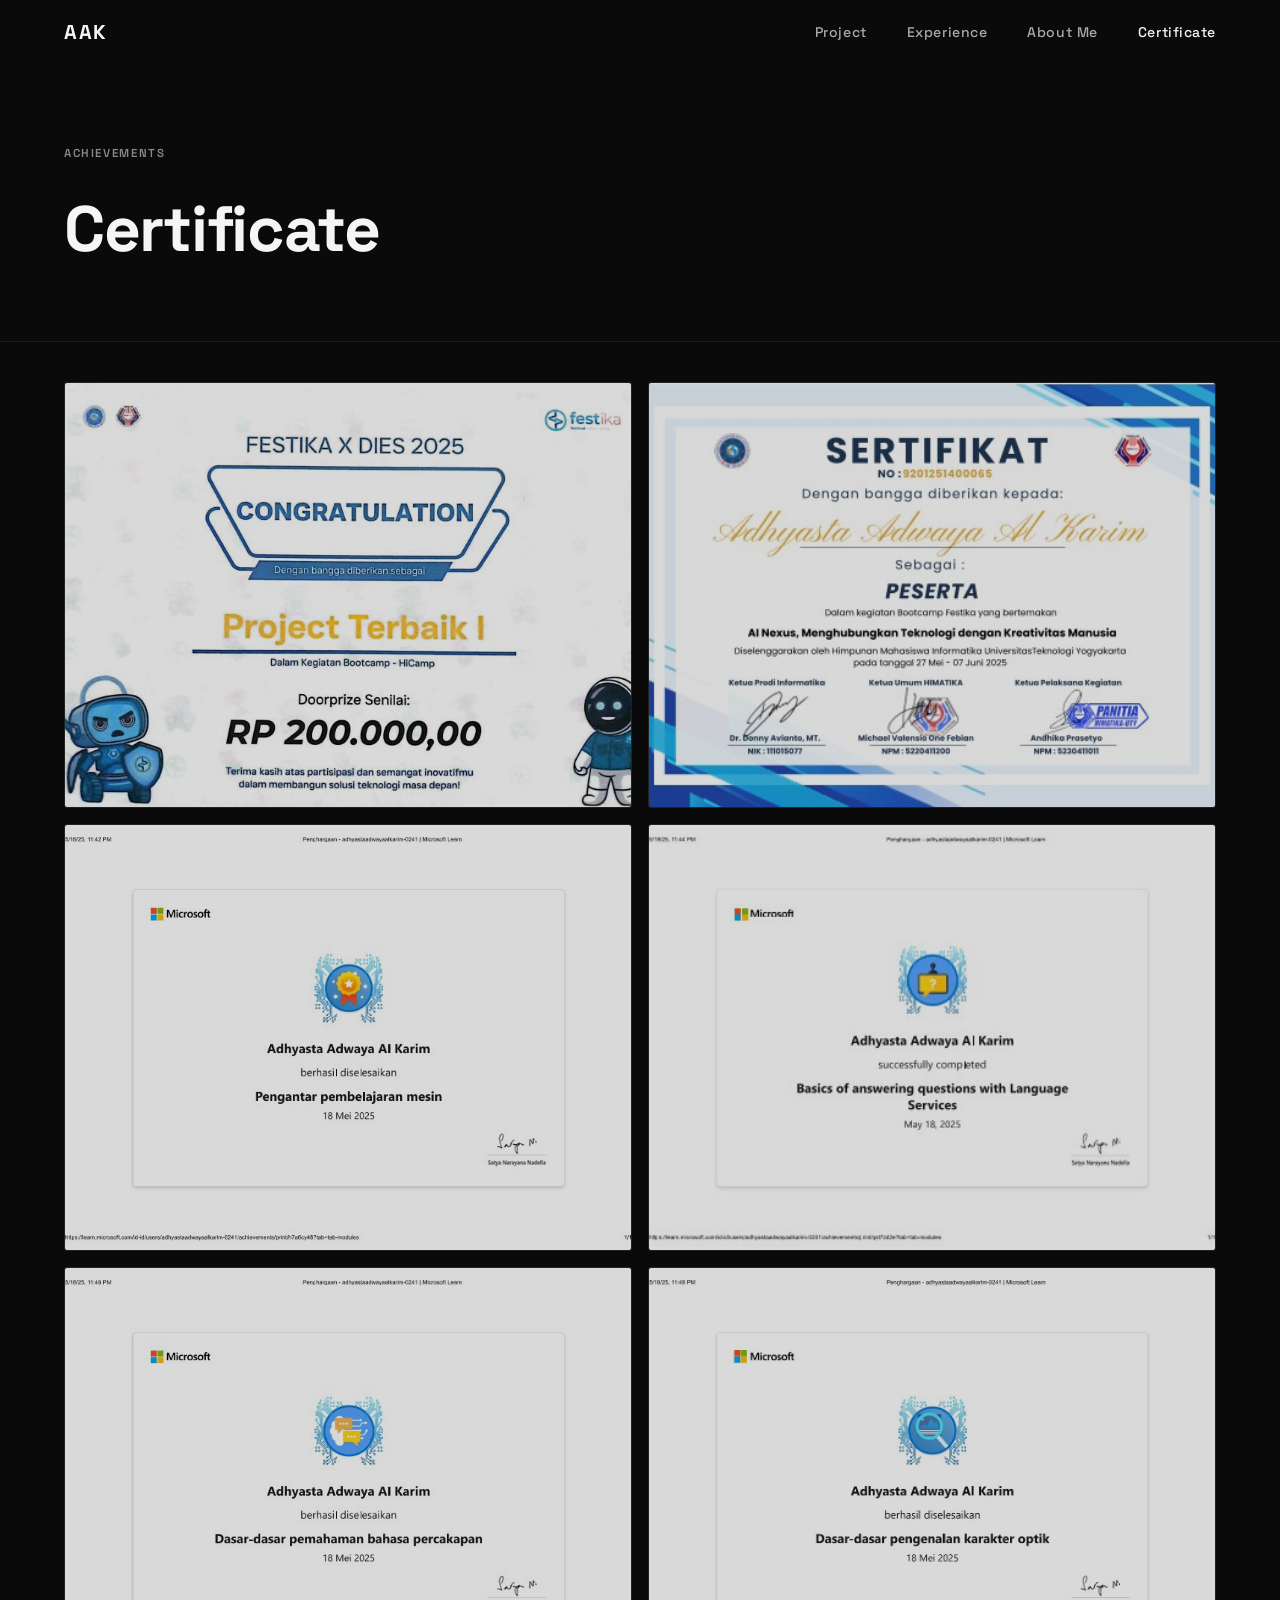
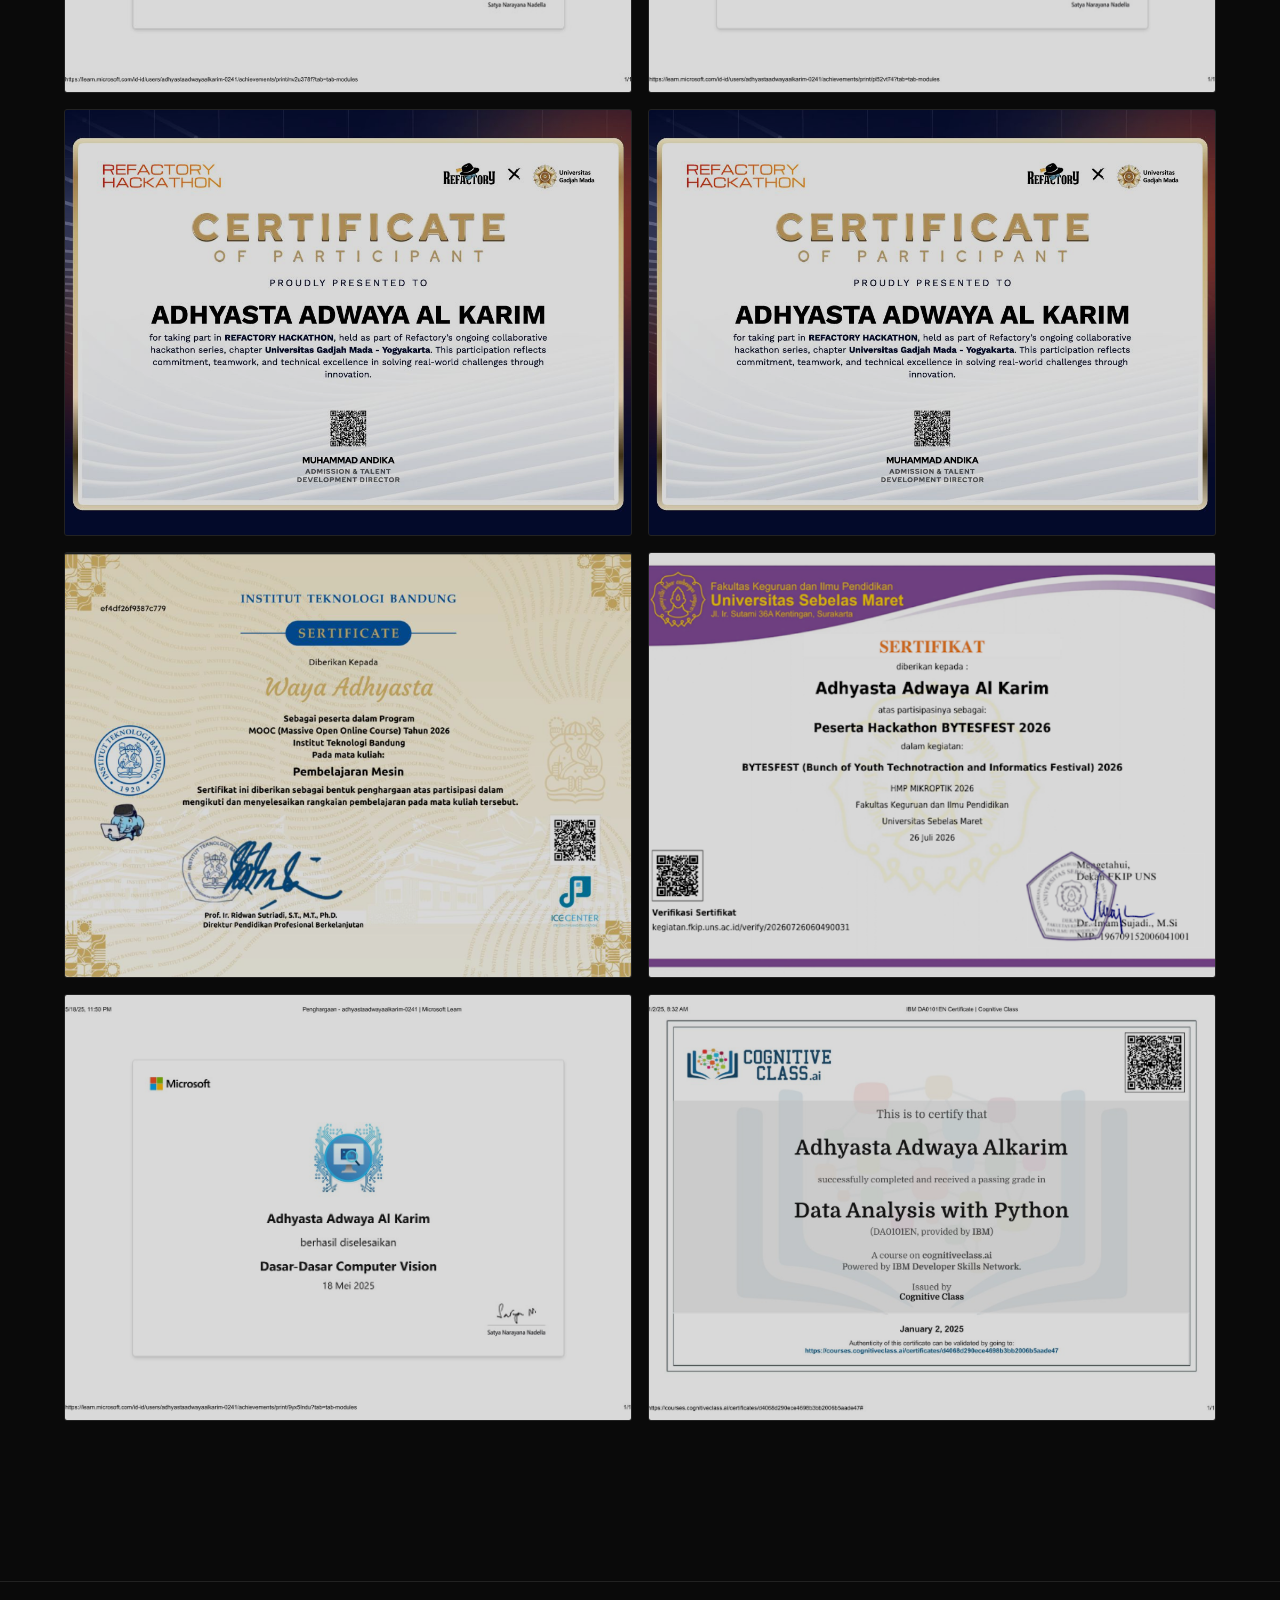
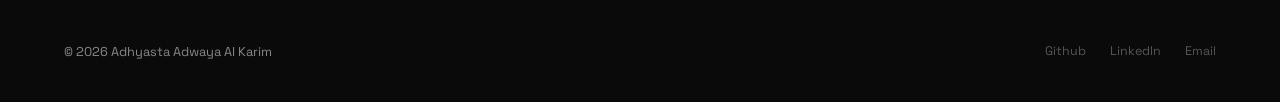
==== certificate.html @ 06222f62 "update v1" ====
<!DOCTYPE html>
<html lang="en">
<head>
  <meta charset="UTF-8" />
  <meta name="viewport" content="width=device-width, initial-scale=1.0" />
  <title>Certificate — Adhyasta Adwaya Al Karim</title>
  <meta name="description" content="Certificates and achievements of Adhyasta Adwaya Al Karim in AI, Machine Learning, and technology competitions." />
  <link rel="preconnect" href="https://fonts.googleapis.com" />
  <link rel="preconnect" href="https://fonts.gstatic.com" crossorigin />
  <link href="https://fonts.googleapis.com/css2?family=Inter:wght@300;400;500;600;700&family=Space+Grotesk:wght@300;400;500;600;700&display=swap" rel="stylesheet" />
  <link rel="stylesheet" href="style.css" />
</head>
<body>

  <!-- NAV -->
  <nav class="navbar scrolled" id="navbar">
    <div class="nav-inner">
      <a href="index.html" class="nav-logo">AAK</a>
      <ul class="nav-links">
        <li><a href="portfolio.html" class="nav-link">Project</a></li>
        <li><a href="experience.html" class="nav-link">Experience</a></li>
        <li><a href="index.html#about" class="nav-link">About Me</a></li>
        <li><a href="certificate.html" class="nav-link">Certificate</a></li>
      </ul>
      <button class="hamburger" id="hamburger" aria-label="Menu">
        <span></span><span></span><span></span>
      </button>
    </div>
    <div class="mobile-menu" id="mobileMenu">
      <a href="portfolio.html">Project</a>
      <a href="experience.html">Experience</a>
      <a href="index.html#about">About Me</a>
      <a href="certificate.html">Certificate</a>
    </div>
  </nav>

  <!-- PAGE HERO -->
  <section class="page-hero">
    <div class="container">
      <div class="page-hero-label">Achievements</div>
      <h1 class="page-hero-title">Certificate</h1>
    </div>
  </section>

  <!-- CERT GRID -->
  <section class="section" style="border-top: none; padding-top: 40px;">
    <div class="container">
      <div class="cert-grid">

        <div class="cert-item reveal"
          data-lightbox="sertifikat/foto 10.jpg"
          data-label="Microsoft Learning"
          id="cert10">
          <img src="sertifikat/foto 10.jpg" alt="Microsoft Learning" />
          <div class="cert-item-label">Microsoft Learning</div>
        </div>

        <div class="cert-item reveal"
          data-lightbox="sertifikat/foto 11.jpg"
          data-label="Winner 1st Computer Vision Bootcamp"
          id="cert11">
          <img src="sertifikat/foto 11.jpg" alt="Winner 1st Computer Vision Bootcamp" />
          <div class="cert-item-label">Winner 1st Computer Vision Bootcamp</div>
        </div>

        <div class="cert-item reveal"
          data-lightbox="sertifikat/foto 12.jpg"
          data-label="Certificate 12"
          id="cert12">
          <img src="sertifikat/foto 12.jpg" alt="Certificate 12" />
          <div class="cert-item-label">Certificate</div>
        </div>

        <div class="cert-item reveal"
          data-lightbox="sertifikat/foto 13.jpg"
          data-label="Certificate 13"
          id="cert13">
          <img src="sertifikat/foto 13.jpg" alt="Certificate 13" />
          <div class="cert-item-label">Certificate</div>
        </div>

        <div class="cert-item reveal"
          data-lightbox="sertifikat/foto 14.jpg"
          data-label="Certificate 14"
          id="cert14">
          <img src="sertifikat/foto 14.jpg" alt="Certificate 14" />
          <div class="cert-item-label">Certificate</div>
        </div>

        <div class="cert-item reveal"
          data-lightbox="sertifikat/foto 15.jpg"
          data-label="Certificate 15"
          id="cert15">
          <img src="sertifikat/foto 15.jpg" alt="Certificate 15" />
          <div class="cert-item-label">Certificate</div>
        </div>

        <div class="cert-item reveal"
          data-lightbox="sertifikat/foto 16.png"
          data-label="Hackthon Refactory X UGM 2026"
          id="cert16">
          <img src="sertifikat/foto 17.jpg" alt="Hackthon Refactory X UGM 2026" />
          <div class="cert-item-label">Hackthon Refactory X UGM 2026</div>
        </div>

        <div class="cert-item reveal"
          data-lightbox="sertifikat/foto 17.jpg"
          data-label="Certificate 17"
          id="cert17">
          <img src="sertifikat/foto 17.jpg" alt="Certificate 17" />
          <div class="cert-item-label">Certificate</div>
        </div>

        <div class="cert-item reveal"
          data-lightbox="sertifikat/foto 18.png"
          data-label="Certificate 18"
          id="cert18">
          <img src="sertifikat/foto 18.png" alt="Certificate 18" />
          <div class="cert-item-label">Certificate</div>
        </div>

        <div class="cert-item reveal"
          data-lightbox="sertifikat/foto 19.png"
          data-label="Certificate 19"
          id="cert19">
          <img src="sertifikat/foto 19.png" alt="Certificate 19" />
          <div class="cert-item-label">Certificate</div>
        </div>

        <div class="cert-item reveal"
          data-lightbox="sertifikat/foto 20.jpg"
          data-label="Certificate 20"
          id="cert20">
          <img src="sertifikat/foto 20.jpg" alt="Certificate 20" />
          <div class="cert-item-label">Certificate</div>
        </div>

        <div class="cert-item reveal"
          data-lightbox="sertifikat/foto 21.png"
          data-label="Certificate 21"
          id="cert21">
          <img src="sertifikat/foto 21.png" alt="Certificate 21" />
          <div class="cert-item-label">Certificate</div>
        </div>

      </div>
    </div>
  </section>

  <!-- LIGHTBOX -->
  <div class="lightbox" id="lightbox" role="dialog" aria-label="Certificate viewer">
    <button class="lightbox-close" id="lightboxClose" aria-label="Close">&times;</button>
    <img class="lightbox-img" id="lightboxImg" src="" alt="Certificate" />
  </div>

  <!-- FOOTER -->
  <footer class="footer" style="margin-top: 60px;">
    <div class="container footer-inner">
      <span>&copy; 2026 Adhyasta Adwaya Al Karim</span>
      <div style="display:flex; gap:24px;">
        <a href="https://github.com/saturnsz" target="_blank" style="color:var(--grey-dark); font-size:0.78rem; transition: color 0.3s;" onmouseover="this.style.color='var(--white)'" onmouseout="this.style.color='var(--grey-dark)'">Github</a>
        <a href="https://www.linkedin.com/in/adhyasta-adwaya-al-karim/" target="_blank" style="color:var(--grey-dark); font-size:0.78rem; transition: color 0.3s;" onmouseover="this.style.color='var(--white)'" onmouseout="this.style.color='var(--grey-dark)'">LinkedIn</a>
        <a href="mailto:adhyastawaya4@gmail.com" style="color:var(--grey-dark); font-size:0.78rem; transition: color 0.3s;" onmouseover="this.style.color='var(--white)'" onmouseout="this.style.color='var(--grey-dark)'">Email</a>
      </div>
    </div>
  </footer>

  <script src="main.js"></script>
</body>
</html>
---- style.css ----
/* =============================================
   DESIGN TOKENS
   ============================================= */
:root {
  --black: #0a0a0a;
  --dark: #111111;
  --dark2: #1a1a1a;
  --dark3: #222222;
  --mid: #333333;
  --grey-dark: #555555;
  --grey: #888888;
  --grey-light: #aaaaaa;
  --light-grey: #cccccc;
  --off-white: #e8e8e8;
  --white: #f5f5f5;
  --pure-white: #ffffff;

  --font-main: 'Space Grotesk', sans-serif;
  --font-body: 'Inter', sans-serif;

  --nav-h: 64px;
  --section-pad: 100px;
  --container-max: 100%;
  --side-pad: clamp(24px, 5vw, 80px);

  --transition: 0.3s cubic-bezier(0.4, 0, 0.2, 1);
  --transition-slow: 0.6s cubic-bezier(0.4, 0, 0.2, 1);
}

/* =============================================
   RESET & BASE
   ============================================= */
*, *::before, *::after { box-sizing: border-box; margin: 0; padding: 0; }

html { scroll-behavior: smooth; font-size: 16px; }

body {
  font-family: var(--font-body);
  background: var(--black);
  color: var(--white);
  line-height: 1.6;
  overflow-x: hidden;
}

a { text-decoration: none; color: inherit; }
img { max-width: 100%; display: block; }
ul { list-style: none; }

::selection { background: var(--white); color: var(--black); }

/* =============================================
   SCROLLBAR
   ============================================= */
::-webkit-scrollbar { width: 4px; }
::-webkit-scrollbar-track { background: var(--black); }
::-webkit-scrollbar-thumb { background: var(--grey); border-radius: 2px; }

/* =============================================
   NAVBAR
   ============================================= */
.navbar {
  position: fixed;
  top: 0; left: 0; right: 0;
  z-index: 1000;
  background: transparent;
  border-bottom: 1px solid transparent;
  transition: background var(--transition), border-color var(--transition);
}

.navbar.scrolled {
  background: rgba(10, 10, 10, 0.95);
  border-bottom-color: var(--dark3);
  backdrop-filter: blur(12px);
}

.nav-inner {
  width: 100%;
  padding: 0 var(--side-pad);
  height: var(--nav-h);
  display: flex;
  align-items: center;
  justify-content: space-between;
}

.nav-logo {
  font-family: var(--font-main);
  font-size: 1.25rem;
  font-weight: 700;
  letter-spacing: 0.08em;
  color: var(--white);
  transition: color var(--transition);
}
.nav-logo:hover { color: var(--pure-white); }

.nav-links {
  display: flex;
  gap: 40px;
}

.nav-link {
  font-family: var(--font-main);
  font-size: 0.875rem;
  font-weight: 500;
  letter-spacing: 0.04em;
  color: var(--grey-light);
  position: relative;
  transition: color var(--transition);
}
.nav-link::after {
  content: '';
  position: absolute;
  bottom: -4px; left: 0;
  width: 0; height: 1px;
  background: var(--white);
  transition: width var(--transition);
}
.nav-link:hover { color: var(--white); }
.nav-link:hover::after { width: 100%; }

.hamburger {
  display: none;
  flex-direction: column;
  gap: 5px;
  background: none;
  border: none;
  cursor: pointer;
  padding: 4px;
}
.hamburger span {
  display: block;
  width: 22px; height: 1.5px;
  background: var(--white);
  transition: var(--transition);
}

.mobile-menu {
  display: none;
  flex-direction: column;
  background: rgba(10,10,10,0.97);
  border-top: 1px solid var(--dark3);
  padding: 16px 24px 24px;
  gap: 4px;
}
.mobile-menu a {
  font-family: var(--font-main);
  font-size: 1rem;
  padding: 10px 0;
  color: var(--grey-light);
  border-bottom: 1px solid var(--dark3);
  transition: color var(--transition);
}
.mobile-menu a:last-child { border-bottom: none; }
.mobile-menu a:hover { color: var(--white); }
.mobile-menu.open { display: flex; }

/* =============================================
   HERO
   ============================================= */
.hero {
  min-height: 100vh;
  display: flex;
  flex-direction: column;
  justify-content: center;
  padding: var(--nav-h) 24px 80px;
  position: relative;
}

.hero::before {
  content: '';
  position: absolute;
  inset: 0;
  background: radial-gradient(ellipse 70% 50% at 10% 60%, rgba(255,255,255,0.03) 0%, transparent 60%);
  pointer-events: none;
}

.hero-content {
  width: 100%;
  padding: 0 var(--side-pad);
}

.hero-badge {
  display: inline-block;
  font-family: var(--font-main);
  font-size: 0.75rem;
  font-weight: 500;
  letter-spacing: 0.12em;
  text-transform: uppercase;
  color: var(--grey);
  border: 1px solid var(--dark3);
  padding: 6px 14px;
  border-radius: 2px;
  margin-bottom: 28px;
  animation: fadeInUp 0.8s ease both;
}

.hero-title {
  font-family: var(--font-main);
  font-size: clamp(2.5rem, 7vw, 5.5rem);
  font-weight: 700;
  line-height: 1.1;
  letter-spacing: -0.02em;
  color: var(--white);
  margin-bottom: 20px;
  animation: fadeInUp 0.8s 0.1s ease both;
}

.accent { color: var(--grey-light); }

.hero-sub {
  font-size: 0.95rem;
  color: var(--grey);
  line-height: 1.8;
  margin-bottom: 40px;
  animation: fadeInUp 0.8s 0.2s ease both;
}

.social-links {
  display: flex;
  flex-wrap: wrap;
  gap: 12px;
  animation: fadeInUp 0.8s 0.3s ease both;
}

.social-btn {
  font-family: var(--font-main);
  font-size: 0.8rem;
  font-weight: 500;
  letter-spacing: 0.06em;
  padding: 10px 22px;
  background: var(--dark3);
  color: var(--grey-light);
  border: 1px solid var(--mid);
  border-radius: 2px;
  transition: background var(--transition), color var(--transition), border-color var(--transition), transform var(--transition);
}
.social-btn:hover {
  background: var(--white);
  color: var(--black);
  border-color: var(--white);
  transform: translateY(-2px);
}
.social-btn-outline {
  background: transparent;
  border-color: var(--grey);
  color: var(--white);
}
.social-btn-outline:hover {
  background: var(--white);
  color: var(--black);
}

.hero-scroll {
  position: absolute;
  bottom: 40px;
  right: 40px;
  display: flex;
  flex-direction: column;
  align-items: center;
  gap: 10px;
  animation: fadeIn 1.5s 0.8s ease both;
}
.hero-scroll span {
  font-size: 0.65rem;
  letter-spacing: 0.14em;
  text-transform: uppercase;
  color: var(--grey-dark);
  writing-mode: vertical-rl;
}
.scroll-line {
  width: 1px;
  height: 60px;
  background: linear-gradient(to bottom, var(--grey-dark), transparent);
  animation: scrollPulse 2s ease-in-out infinite;
}

/* =============================================
   CONTAINER & SECTION
   ============================================= */
.container {
  width: 100%;
  padding: 0 var(--side-pad);
}

.section {
  padding: var(--section-pad) 0;
  border-top: 1px solid var(--dark2);
}

.section-light {
  background-color: var(--pure-white);
  color: var(--black);
  border-top: 1px solid var(--off-white);
}

.section-light .section-title {
  color: var(--black);
}

.section-light .section-label {
  color: var(--grey-dark);
}

.section-light .about-text {
  color: var(--mid);
}

.section-light .tech-item {
  background: transparent;
  color: var(--black);
  border-color: var(--grey-light);
}

.section-light .project-card-info h3 {
  color: var(--black);
}

.section-light .project-card-info p {
  color: var(--dark3);
}

.section-light .project-preview-grid {
  background: var(--off-white);
  border-color: var(--off-white);
}

.section-light .project-card {
  background: var(--pure-white);
}

.section-light .project-card:hover {
  background: #f9f9f9;
}

.section-light .project-info .project-name {
  color: var(--black);
}

.section-light .project-info p {
  color: var(--mid);
}

.section-light .tag {
  background: transparent;
  color: var(--dark3);
  border-color: var(--light-grey);
}

.section-light .cta-link {
  color: var(--mid);
  border-color: var(--light-grey);
}
.section-light .cta-link:hover {
  color: var(--black);
  border-color: var(--black);
}

.section-label {
  font-family: var(--font-main);
  font-size: 0.72rem;
  font-weight: 600;
  letter-spacing: 0.14em;
  text-transform: uppercase;
  color: var(--grey);
  margin-bottom: 20px;
}

.section-title {
  font-family: var(--font-main);
  font-size: clamp(1.6rem, 3.5vw, 2.6rem);
  font-weight: 700;
  letter-spacing: -0.02em;
  color: var(--white);
  margin-bottom: 16px;
}

.section-header { margin-bottom: 40px; }

.section-cta { margin-top: 48px; }

.cta-link {
  font-family: var(--font-main);
  font-size: 0.875rem;
  font-weight: 500;
  letter-spacing: 0.04em;
  color: var(--grey-light);
  display: inline-flex;
  align-items: center;
  gap: 8px;
  border-bottom: 1px solid var(--dark3);
  padding-bottom: 4px;
  transition: color var(--transition), border-color var(--transition), gap var(--transition);
}
.cta-link:hover { color: var(--white); border-color: var(--white); gap: 14px; }
.cta-link .arrow { font-size: 1rem; transition: transform var(--transition); }
.cta-link:hover .arrow { transform: translateX(4px); }

/* =============================================
   ABOUT
   ============================================= */
.about-grid {
  display: grid;
  grid-template-columns: 1fr 1fr;
  gap: 80px;
  align-items: start;
}

.about-text {
  font-size: 1.15rem;
  color: var(--grey-light);
  line-height: 2;
}

.tech-grid {
  display: flex;
  flex-wrap: wrap;
  gap: 8px;
}

.tech-item {
  font-family: var(--font-main);
  font-size: 0.75rem;
  font-weight: 500;
  letter-spacing: 0.06em;
  padding: 7px 14px;
  background: var(--dark2);
  border: 1px solid var(--dark3);
  border-radius: 2px;
  color: var(--grey-light);
  transition: background var(--transition), color var(--transition), border-color var(--transition);
}
.tech-item:hover { background: var(--dark3); color: var(--white); border-color: var(--mid); }

/* =============================================
   EXPERIENCE PREVIEW
   ============================================= */
.exp-preview-banner {
  position: relative;
  border-radius: 4px;
  overflow: hidden;
  height: 260px;
  border: 1px solid var(--dark3);
}

.exp-bg-img {
  width: 100%;
  height: 100%;
  object-fit: cover;
  filter: brightness(0.55);
  transition: filter var(--transition-slow);
}

.exp-preview-banner:hover .exp-bg-img {
  filter: brightness(0.65);
}

.exp-banner-overlay {
  position: absolute;
  inset: 0;
  display: flex;
  align-items: flex-end;
  padding: 32px;
  background: linear-gradient(to top, rgba(0,0,0,0.7) 0%, transparent 60%);
}

.exp-banner-text {
  font-family: var(--font-main);
  font-size: clamp(1rem, 2.5vw, 1.4rem);
  font-weight: 600;
  color: var(--white);
  letter-spacing: -0.01em;
  max-width: 480px;
}

/* =============================================
   PROJECT PREVIEW GRID
   ============================================= */
.project-preview-grid {
  display: grid;
  grid-template-columns: repeat(3, 1fr);
  gap: 1px;
  background: var(--dark2);
  border: 1px solid var(--dark2);
}

.project-card {
  background: var(--black);
  padding: 0 0 24px 0;
  display: flex;
  flex-direction: column;
  transition: background var(--transition);
  cursor: pointer;
}
.project-card:hover { background: var(--dark2); }

.project-thumb {
  width: 100%;
  aspect-ratio: 4/3;
  overflow: hidden;
  border-bottom: 1px solid var(--dark2);
  background: var(--dark3);
}

.project-thumb img {
  width: 100%;
  height: 100%;
  object-fit: cover;
  filter: brightness(0.85);
  transition: filter var(--transition-slow), transform var(--transition-slow);
}
.project-card:hover .project-thumb img {
  filter: brightness(1);
  transform: scale(1.04);
}

.project-info { padding: 20px 20px 0; }

.project-name {
  font-family: var(--font-main);
  font-size: 0.875rem;
  font-weight: 600;
  color: var(--white);
  margin-bottom: 12px;
  line-height: 1.3;
}

.project-short, .project-explain {
  font-size: 0.78rem;
  color: var(--grey);
  line-height: 1.7;
  margin-bottom: 10px;
}
.project-short strong, .project-explain strong {
  color: var(--grey-light);
  font-weight: 600;
}

/* =============================================
   CERTIFICATE PREVIEW
   ============================================= */
.cert-preview-grid {
  display: grid;
  grid-template-columns: repeat(3, 1fr);
  gap: 16px;
}

.cert-thumb {
  position: relative;
  aspect-ratio: 4/3;
  overflow: hidden;
  border: 1px solid var(--dark3);
  border-radius: 3px;
  cursor: pointer;
}

.cert-thumb img {
  width: 100%;
  height: 100%;
  object-fit: cover;
  filter: brightness(0.8);
  transition: filter var(--transition-slow), transform var(--transition-slow);
}

.cert-thumb span {
  position: absolute;
  bottom: 0; left: 0; right: 0;
  background: linear-gradient(to top, rgba(0,0,0,0.85), transparent);
  padding: 20px 12px 10px;
  font-size: 0.72rem;
  font-family: var(--font-main);
  font-weight: 500;
  color: var(--grey-light);
  letter-spacing: 0.02em;
}

.cert-thumb:hover img {
  filter: brightness(1);
  transform: scale(1.04);
}

/* =============================================
   CONTACT
   ============================================= */
.contact-section {
  text-align: center;
}

.contact-inner {
  display: flex;
  flex-direction: column;
  align-items: center;
  gap: 16px;
}

.contact-tagline {
  font-family: var(--font-main);
  font-size: clamp(1.2rem, 3vw, 1.8rem);
  font-weight: 600;
  color: var(--white);
  letter-spacing: -0.01em;
}

.contact-sub {
  font-size: 0.9rem;
  color: var(--grey);
  font-style: italic;
}

.contact-links {
  display: flex;
  flex-wrap: wrap;
  gap: 24px;
  justify-content: center;
  margin-top: 16px;
}

.contact-links a {
  font-family: var(--font-main);
  font-size: 0.875rem;
  font-weight: 500;
  letter-spacing: 0.04em;
  color: var(--grey-light);
  border-bottom: 1px solid var(--dark3);
  padding-bottom: 2px;
  transition: color var(--transition), border-color var(--transition);
}
.contact-links a:hover { color: var(--white); border-color: var(--white); }

/* =============================================
   FOOTER
   ============================================= */
.footer {
  padding: 60px 0 40px;
  border-top: 1px solid var(--dark3);
  font-family: var(--font-main);
  font-size: 0.8rem;
}
.section-light.footer {
  border-top: 1px solid var(--off-white);
}
.footer-inner {
  display: flex;
  justify-content: space-between;
  align-items: center;
  color: var(--grey);
}
.section-light .footer-inner {
  color: var(--mid);
}

/* =============================================
   PAGE HERO (for sub-pages)
   ============================================= */
.page-hero {
  padding: calc(var(--nav-h) + 80px) 0 60px;
  border-bottom: 1px solid var(--dark2);
}

.page-hero-label {
  font-family: var(--font-main);
  font-size: 0.72rem;
  font-weight: 600;
  letter-spacing: 0.14em;
  text-transform: uppercase;
  color: var(--grey);
  margin-bottom: 16px;
}

.page-hero-title {
  font-family: var(--font-main);
  font-size: clamp(2rem, 5vw, 4rem);
  font-weight: 700;
  letter-spacing: -0.02em;
  color: var(--white);
}

/* =============================================
   PORTFOLIO PAGE
   ============================================= */
.portfolio-grid {
  display: flex;
  flex-direction: column;
  gap: 0;
}

.portfolio-item {
  display: grid;
  grid-template-columns: 1fr 1fr;
  gap: 0;
  border-bottom: 1px solid var(--dark2);
  padding: 60px 0;
}

.portfolio-item:nth-child(even) .portfolio-item-img { order: 2; }
.portfolio-item:nth-child(even) .portfolio-item-info { order: 1; }

.portfolio-item-img {
  padding-right: 40px;
  overflow: hidden;
}
.portfolio-item:nth-child(even) .portfolio-item-img { padding-right: 0; padding-left: 40px; }

.portfolio-item-img img {
  width: 100%;
  aspect-ratio: 16/10;
  object-fit: cover;
  filter: brightness(0.9);
  transition: filter var(--transition-slow);
  border: 1px solid var(--dark3);
}
.portfolio-item:hover .portfolio-item-img img { filter: brightness(1); }

.portfolio-item-info { display: flex; flex-direction: column; justify-content: center; }

.portfolio-tags {
  display: flex;
  flex-wrap: wrap;
  gap: 8px;
  margin-bottom: 20px;
}

.portfolio-tag {
  font-family: var(--font-main);
  font-size: 0.65rem;
  font-weight: 600;
  letter-spacing: 0.1em;
  text-transform: uppercase;
  color: var(--grey);
  border: 1px solid var(--dark3);
  padding: 4px 10px;
  border-radius: 2px;
}

.portfolio-item-title {
  font-family: var(--font-main);
  font-size: clamp(1.1rem, 2vw, 1.5rem);
  font-weight: 700;
  color: var(--white);
  margin-bottom: 16px;
  letter-spacing: -0.01em;
  line-height: 1.3;
}

.portfolio-item-desc {
  font-size: 0.9rem;
  color: var(--grey-light);
  line-height: 1.8;
}
.portfolio-item-desc ul { padding-left: 18px; list-style: disc; }
.portfolio-item-desc li { margin-bottom: 6px; color: var(--grey-light); }

/* =============================================
   EXPERIENCE PAGE
   ============================================= */
.experience-list {
  display: flex;
  flex-direction: column;
  gap: 0;
}

.exp-item {
  display: grid;
  grid-template-columns: 1fr 1fr;
  gap: 60px;
  padding: 60px 0;
  border-bottom: 1px solid var(--dark2);
  align-items: start;
}

.exp-item-img {
  overflow: hidden;
  border: 1px solid var(--dark3);
}

.exp-item-img img {
  width: 100%;
  aspect-ratio: 16/10;
  object-fit: cover;
  filter: brightness(0.85);
  transition: filter var(--transition-slow);
}
.exp-item:hover .exp-item-img img { filter: brightness(1); }

.exp-item-meta {
  display: flex;
  flex-direction: column;
  gap: 12px;
}

.exp-item-period {
  font-family: var(--font-main);
  font-size: 0.72rem;
  font-weight: 600;
  letter-spacing: 0.1em;
  text-transform: uppercase;
  color: var(--grey);
}

.exp-item-title {
  font-family: var(--font-main);
  font-size: clamp(1rem, 1.8vw, 1.4rem);
  font-weight: 700;
  color: var(--white);
  letter-spacing: -0.01em;
  line-height: 1.3;
}

.exp-item-subtitle {
  font-size: 0.85rem;
  color: var(--grey);
  font-style: italic;
}

.exp-item-desc {
  font-size: 0.88rem;
  color: var(--grey-light);
  line-height: 1.85;
}
.exp-item-desc ul { padding-left: 18px; list-style: disc; }
.exp-item-desc li { margin-bottom: 8px; }

/* =============================================
   CERTIFICATE PAGE
   ============================================= */
.cert-grid {
  display: grid;
  grid-template-columns: repeat(2, 1fr);
  gap: 16px;
}

.cert-item {
  position: relative;
  overflow: hidden;
  border: 1px solid var(--dark3);
  border-radius: 3px;
  cursor: pointer;
  background: var(--dark2);
}

.cert-item img {
  width: 100%;
  aspect-ratio: 4/3;
  object-fit: cover;
  filter: brightness(0.85);
  transition: filter var(--transition-slow), transform var(--transition-slow);
  display: block;
}

.cert-item:hover img {
  filter: brightness(1);
  transform: scale(1.04);
}

.cert-item-label {
  position: absolute;
  bottom: 0; left: 0; right: 0;
  background: linear-gradient(to top, rgba(0,0,0,0.9), transparent);
  padding: 32px 16px 14px;
  font-family: var(--font-main);
  font-size: 0.78rem;
  font-weight: 500;
  color: var(--grey-light);
  letter-spacing: 0.02em;
  opacity: 0;
  transform: translateY(8px);
  transition: opacity var(--transition), transform var(--transition);
}

.cert-item:hover .cert-item-label {
  opacity: 1;
  transform: translateY(0);
}

/* Lightbox */
.lightbox {
  display: none;
  position: fixed;
  inset: 0;
  background: rgba(0,0,0,0.95);
  z-index: 9999;
  justify-content: center;
  align-items: center;
}
.lightbox.active { display: flex; }
.lightbox-img {
  max-width: 90vw;
  max-height: 90vh;
  object-fit: contain;
  filter: brightness(1);
  border: 1px solid var(--dark3);
}
.lightbox-close {
  position: absolute;
  top: 24px; right: 24px;
  background: none;
  border: 1px solid var(--dark3);
  color: var(--grey-light);
  width: 40px; height: 40px;
  display: flex;
  align-items: center;
  justify-content: center;
  font-size: 1.2rem;
  cursor: pointer;
  border-radius: 2px;
  transition: background var(--transition), color var(--transition);
}
.lightbox-close:hover { background: var(--dark3); color: var(--white); }

/* =============================================
   ANIMATIONS
   ============================================= */
@keyframes fadeInUp {
  from { opacity: 0; transform: translateY(24px); }
  to   { opacity: 1; transform: translateY(0); }
}

@keyframes fadeIn {
  from { opacity: 0; }
  to   { opacity: 1; }
}

@keyframes scrollPulse {
  0%, 100% { transform: scaleY(1); opacity: 1; }
  50%       { transform: scaleY(0.6); opacity: 0.4; }
}

.reveal {
  opacity: 0;
  transform: translateY(32px);
  transition: opacity 0.7s ease, transform 0.7s ease;
}
.reveal.visible {
  opacity: 1;
  transform: translateY(0);
}

/* =============================================
   RESPONSIVE
   ============================================= */
@media (max-width: 900px) {
  .nav-links { display: none; }
  .hamburger { display: flex; }

  .about-grid {
    grid-template-columns: 1fr;
    gap: 40px;
  }

  .project-preview-grid {
    grid-template-columns: 1fr;
  }

  .cert-preview-grid { grid-template-columns: 1fr 1fr; }

  .portfolio-item {
    grid-template-columns: 1fr;
    gap: 24px;
  }
  .portfolio-item-img,
  .portfolio-item:nth-child(even) .portfolio-item-img { padding: 0; order: 0 !important; }
  .portfolio-item:nth-child(even) .portfolio-item-info { order: 1 !important; }

  .exp-item {
    grid-template-columns: 1fr;
    gap: 28px;
  }

  .cert-grid { grid-template-columns: 1fr; }
}

@media (max-width: 600px) {
  :root { --section-pad: 64px; }
  .hero { padding-bottom: 120px; }
  .hero-scroll { display: none; }
  .cert-preview-grid { grid-template-columns: 1fr; }
  .footer-inner { flex-direction: column; gap: 4px; text-align: center; }
}
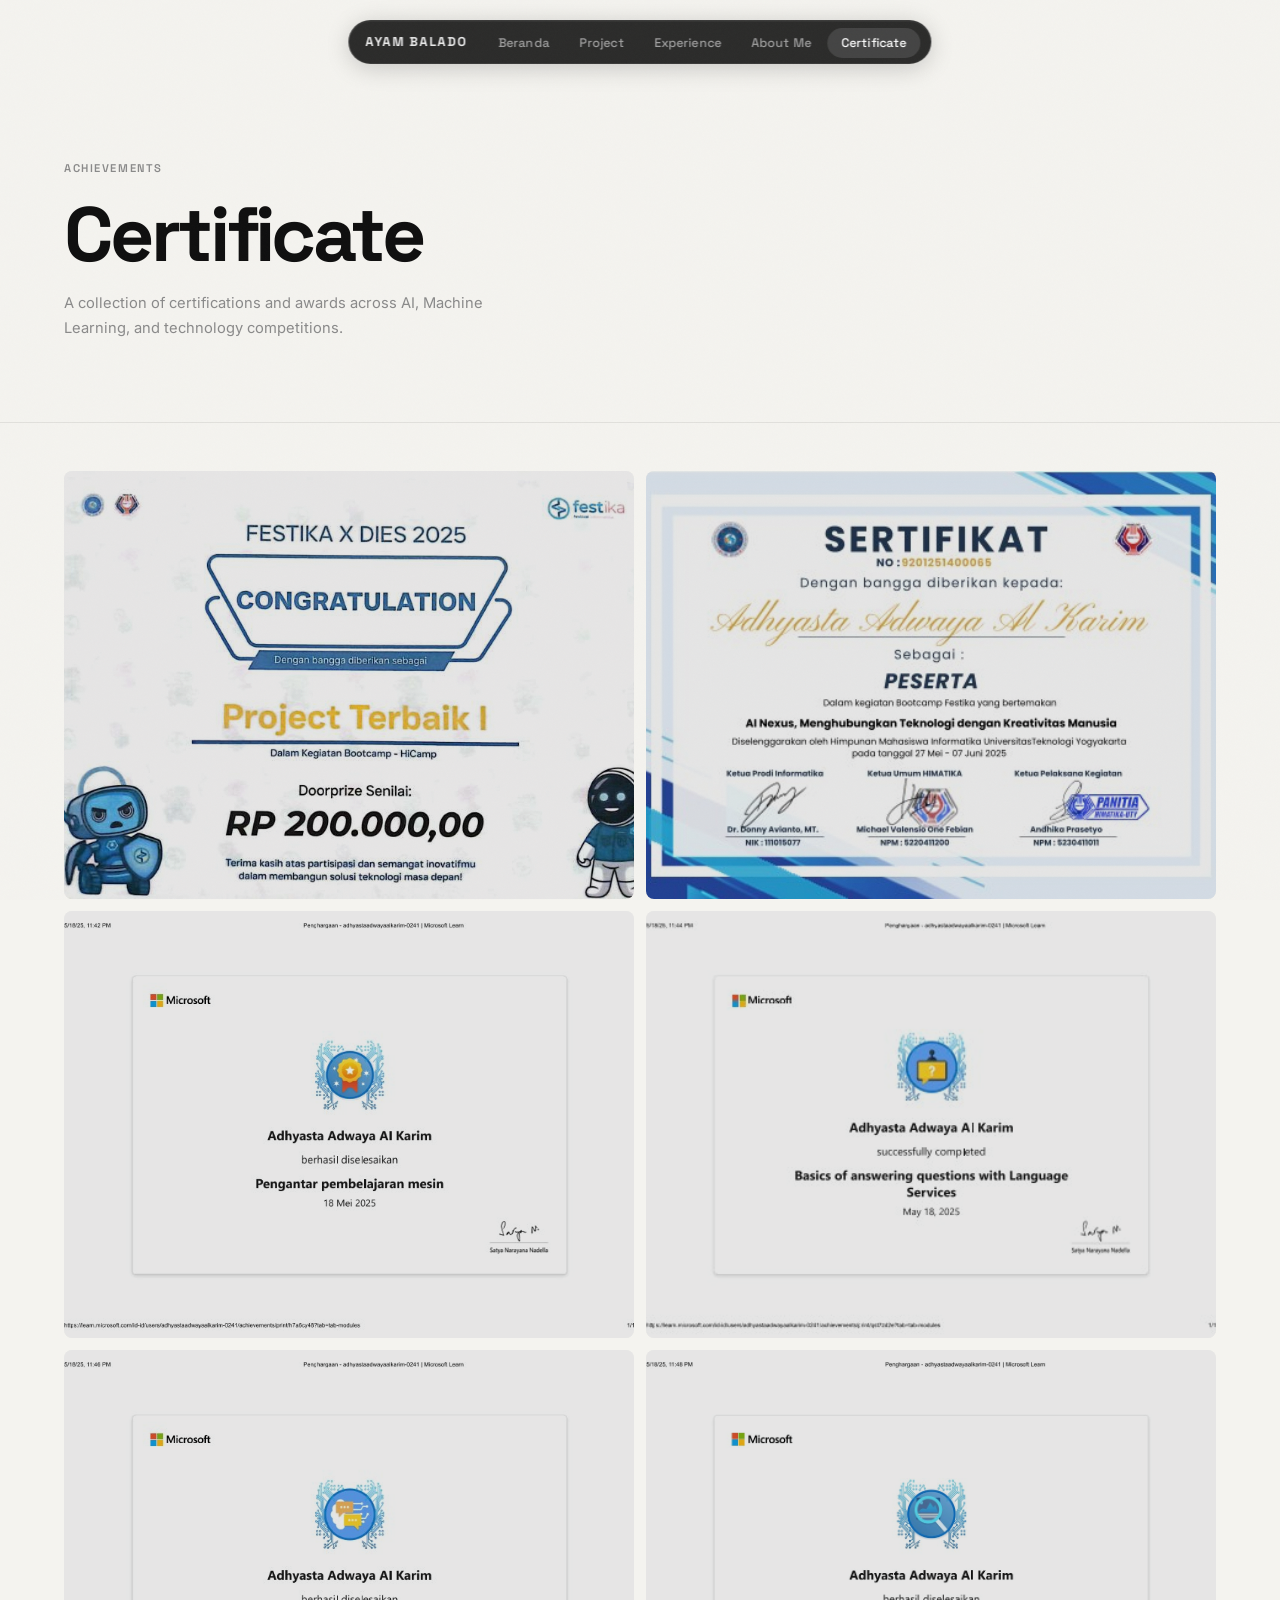
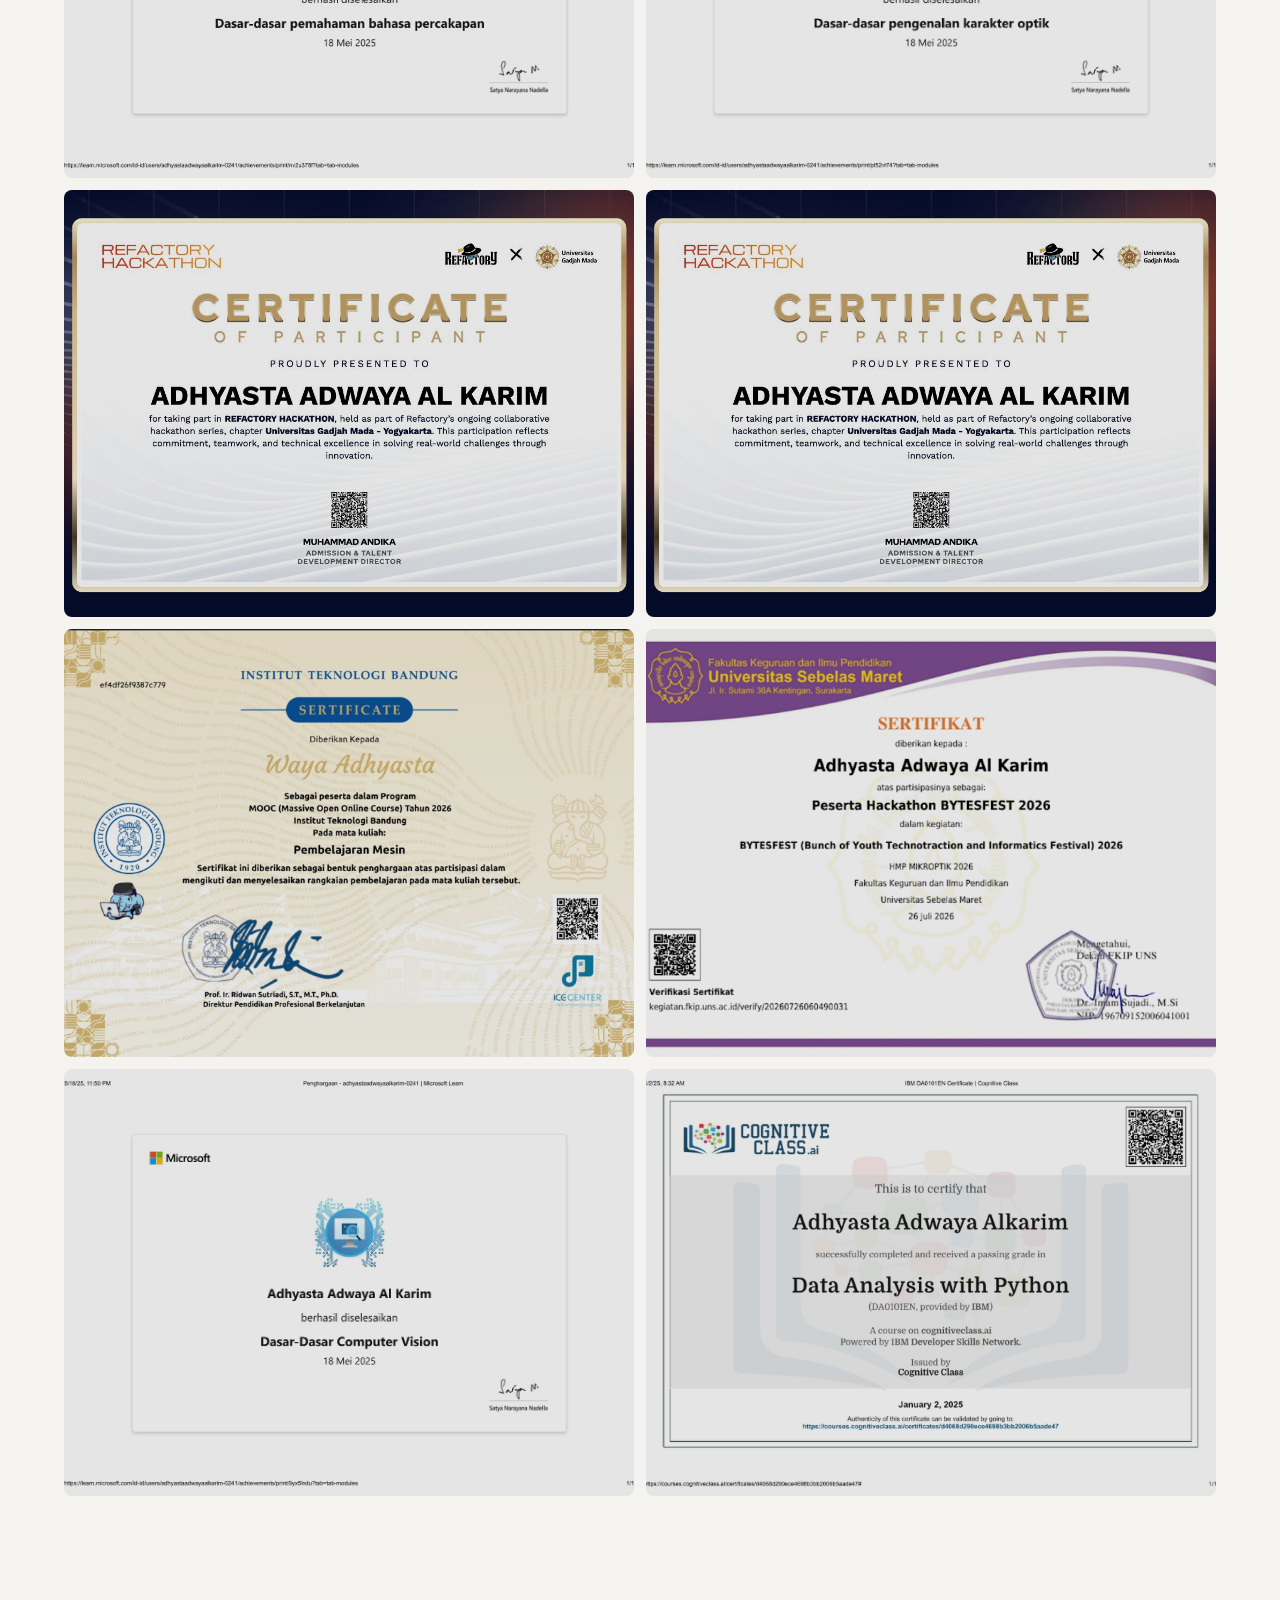
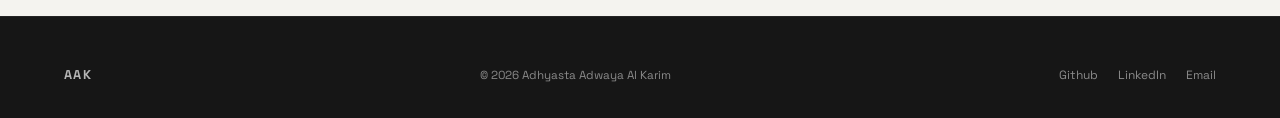
==== commit a89ee4ef: "update fitur 3d" ====
--- a/certificate.html
+++ b/certificate.html
@@ -1,32 +1,39 @@
 <!DOCTYPE html>
 <html lang="en">
+
 <head>
   <meta charset="UTF-8" />
   <meta name="viewport" content="width=device-width, initial-scale=1.0" />
   <title>Certificate — Adhyasta Adwaya Al Karim</title>
-  <meta name="description" content="Certificates and achievements of Adhyasta Adwaya Al Karim in AI, Machine Learning, and technology competitions." />
+  <meta name="description"
+    content="Certificates and achievements of Adhyasta Adwaya Al Karim in AI, Machine Learning, and technology competitions." />
   <link rel="preconnect" href="https://fonts.googleapis.com" />
   <link rel="preconnect" href="https://fonts.gstatic.com" crossorigin />
-  <link href="https://fonts.googleapis.com/css2?family=Inter:wght@300;400;500;600;700&family=Space+Grotesk:wght@300;400;500;600;700&display=swap" rel="stylesheet" />
+  <link
+    href="https://fonts.googleapis.com/css2?family=Inter:wght@300;400;500;600;700&family=Space+Grotesk:wght@300;400;500;600;700;800&display=swap"
+    rel="stylesheet" />
   <link rel="stylesheet" href="style.css" />
 </head>
-<body>
 
-  <!-- NAV -->
-  <nav class="navbar scrolled" id="navbar">
-    <div class="nav-inner">
-      <a href="index.html" class="nav-logo">AAK</a>
+<body class="certificate-page">
+
+  <!-- NAV — Floating Pill -->
+  <nav class="navbar" id="navbar">
+    <div class="nav-pill">
+      <a href="index.html" class="nav-logo">Ayam Balado</a>
       <ul class="nav-links">
+        <li><a href="index.html" class="nav-link">Beranda</a></li>
         <li><a href="portfolio.html" class="nav-link">Project</a></li>
         <li><a href="experience.html" class="nav-link">Experience</a></li>
         <li><a href="index.html#about" class="nav-link">About Me</a></li>
-        <li><a href="certificate.html" class="nav-link">Certificate</a></li>
+        <li><a href="certificate.html" class="nav-link active">Certificate</a></li>
       </ul>
       <button class="hamburger" id="hamburger" aria-label="Menu">
         <span></span><span></span><span></span>
       </button>
     </div>
     <div class="mobile-menu" id="mobileMenu">
+      <a href="index.html">Beranda</a>
       <a href="portfolio.html">Project</a>
       <a href="experience.html">Experience</a>
       <a href="index.html#about">About Me</a>
@@ -39,106 +46,75 @@
     <div class="container">
       <div class="page-hero-label">Achievements</div>
       <h1 class="page-hero-title">Certificate</h1>
+      <p class="page-hero-sub">A collection of certifications and awards across AI, Machine Learning, and technology
+        competitions.</p>
     </div>
   </section>
 
   <!-- CERT GRID -->
-  <section class="section" style="border-top: none; padding-top: 40px;">
+  <section class="section" style="background: var(--bg-light); padding-top: 48px; border-top: none;">
     <div class="container">
       <div class="cert-grid">
 
-        <div class="cert-item reveal"
-          data-lightbox="sertifikat/foto 10.jpg"
-          data-label="Microsoft Learning"
+        <div class="cert-item reveal" data-lightbox="sertifikat/foto 10.jpg" data-label="Microsoft Learning"
           id="cert10">
           <img src="sertifikat/foto 10.jpg" alt="Microsoft Learning" />
           <div class="cert-item-label">Microsoft Learning</div>
         </div>
 
-        <div class="cert-item reveal"
-          data-lightbox="sertifikat/foto 11.jpg"
-          data-label="Winner 1st Computer Vision Bootcamp"
-          id="cert11">
+        <div class="cert-item reveal" data-lightbox="sertifikat/foto 11.jpg"
+          data-label="Winner 1st Computer Vision Bootcamp" id="cert11">
           <img src="sertifikat/foto 11.jpg" alt="Winner 1st Computer Vision Bootcamp" />
           <div class="cert-item-label">Winner 1st Computer Vision Bootcamp</div>
         </div>
 
-        <div class="cert-item reveal"
-          data-lightbox="sertifikat/foto 12.jpg"
-          data-label="Certificate 12"
-          id="cert12">
+        <div class="cert-item reveal" data-lightbox="sertifikat/foto 12.jpg" data-label="Certificate" id="cert12">
           <img src="sertifikat/foto 12.jpg" alt="Certificate 12" />
           <div class="cert-item-label">Certificate</div>
         </div>
 
-        <div class="cert-item reveal"
-          data-lightbox="sertifikat/foto 13.jpg"
-          data-label="Certificate 13"
-          id="cert13">
+        <div class="cert-item reveal" data-lightbox="sertifikat/foto 13.jpg" data-label="Certificate" id="cert13">
           <img src="sertifikat/foto 13.jpg" alt="Certificate 13" />
           <div class="cert-item-label">Certificate</div>
         </div>
 
-        <div class="cert-item reveal"
-          data-lightbox="sertifikat/foto 14.jpg"
-          data-label="Certificate 14"
-          id="cert14">
+        <div class="cert-item reveal" data-lightbox="sertifikat/foto 14.jpg" data-label="Certificate" id="cert14">
           <img src="sertifikat/foto 14.jpg" alt="Certificate 14" />
           <div class="cert-item-label">Certificate</div>
         </div>
 
-        <div class="cert-item reveal"
-          data-lightbox="sertifikat/foto 15.jpg"
-          data-label="Certificate 15"
-          id="cert15">
+        <div class="cert-item reveal" data-lightbox="sertifikat/foto 15.jpg" data-label="Certificate" id="cert15">
           <img src="sertifikat/foto 15.jpg" alt="Certificate 15" />
           <div class="cert-item-label">Certificate</div>
         </div>
 
-        <div class="cert-item reveal"
-          data-lightbox="sertifikat/foto 16.png"
-          data-label="Hackthon Refactory X UGM 2026"
+        <div class="cert-item reveal" data-lightbox="sertifikat/foto 16.png" data-label="Hackthon Refactory X UGM 2026"
           id="cert16">
           <img src="sertifikat/foto 17.jpg" alt="Hackthon Refactory X UGM 2026" />
           <div class="cert-item-label">Hackthon Refactory X UGM 2026</div>
         </div>
 
-        <div class="cert-item reveal"
-          data-lightbox="sertifikat/foto 17.jpg"
-          data-label="Certificate 17"
-          id="cert17">
+        <div class="cert-item reveal" data-lightbox="sertifikat/foto 17.jpg" data-label="Certificate" id="cert17">
           <img src="sertifikat/foto 17.jpg" alt="Certificate 17" />
           <div class="cert-item-label">Certificate</div>
         </div>
 
-        <div class="cert-item reveal"
-          data-lightbox="sertifikat/foto 18.png"
-          data-label="Certificate 18"
-          id="cert18">
+        <div class="cert-item reveal" data-lightbox="sertifikat/foto 18.png" data-label="Certificate" id="cert18">
           <img src="sertifikat/foto 18.png" alt="Certificate 18" />
           <div class="cert-item-label">Certificate</div>
         </div>
 
-        <div class="cert-item reveal"
-          data-lightbox="sertifikat/foto 19.png"
-          data-label="Certificate 19"
-          id="cert19">
+        <div class="cert-item reveal" data-lightbox="sertifikat/foto 19.png" data-label="Certificate" id="cert19">
           <img src="sertifikat/foto 19.png" alt="Certificate 19" />
           <div class="cert-item-label">Certificate</div>
         </div>
 
-        <div class="cert-item reveal"
-          data-lightbox="sertifikat/foto 20.jpg"
-          data-label="Certificate 20"
-          id="cert20">
+        <div class="cert-item reveal" data-lightbox="sertifikat/foto 20.jpg" data-label="Certificate" id="cert20">
           <img src="sertifikat/foto 20.jpg" alt="Certificate 20" />
           <div class="cert-item-label">Certificate</div>
         </div>
 
-        <div class="cert-item reveal"
-          data-lightbox="sertifikat/foto 21.png"
-          data-label="Certificate 21"
-          id="cert21">
+        <div class="cert-item reveal" data-lightbox="sertifikat/foto 21.png" data-label="Certificate" id="cert21">
           <img src="sertifikat/foto 21.png" alt="Certificate 21" />
           <div class="cert-item-label">Certificate</div>
         </div>
@@ -154,17 +130,19 @@
   </div>
 
   <!-- FOOTER -->
-  <footer class="footer" style="margin-top: 60px;">
+  <footer class="footer">
     <div class="container footer-inner">
-      <span>&copy; 2026 Adhyasta Adwaya Al Karim</span>
-      <div style="display:flex; gap:24px;">
-        <a href="https://github.com/saturnsz" target="_blank" style="color:var(--grey-dark); font-size:0.78rem; transition: color 0.3s;" onmouseover="this.style.color='var(--white)'" onmouseout="this.style.color='var(--grey-dark)'">Github</a>
-        <a href="https://www.linkedin.com/in/adhyasta-adwaya-al-karim/" target="_blank" style="color:var(--grey-dark); font-size:0.78rem; transition: color 0.3s;" onmouseover="this.style.color='var(--white)'" onmouseout="this.style.color='var(--grey-dark)'">LinkedIn</a>
-        <a href="mailto:adhyastawaya4@gmail.com" style="color:var(--grey-dark); font-size:0.78rem; transition: color 0.3s;" onmouseover="this.style.color='var(--white)'" onmouseout="this.style.color='var(--grey-dark)'">Email</a>
+      <span class="footer-logo">AAK</span>
+      <span style="color: var(--stone-light); font-size: 0.73rem;">© 2026 Adhyasta Adwaya Al Karim</span>
+      <div class="footer-links">
+        <a href="https://github.com/saturnsz" target="_blank">Github</a>
+        <a href="https://www.linkedin.com/in/adhyasta-adwaya-al-karim/" target="_blank">LinkedIn</a>
+        <a href="mailto:adhyastawaya4@gmail.com">Email</a>
       </div>
     </div>
   </footer>
 
   <script src="main.js"></script>
 </body>
-</html>
+
+</html>
--- a/style.css
+++ b/style.css
@@ -1,30 +1,40 @@
 /* =============================================
-   DESIGN TOKENS
+   DESIGN TOKENS — Augen-inspired
    ============================================= */
 :root {
-  --black: #0a0a0a;
-  --dark: #111111;
-  --dark2: #1a1a1a;
-  --dark3: #222222;
-  --mid: #333333;
-  --grey-dark: #555555;
-  --grey: #888888;
-  --grey-light: #aaaaaa;
-  --light-grey: #cccccc;
-  --off-white: #e8e8e8;
-  --white: #f5f5f5;
-  --pure-white: #ffffff;
-
+  /* Core palette */
+  --cream:       #f4f3ef;
+  --cream-dark:  #eceae4;
+  --ink:         #0f0f0f;
+  --ink-soft:    #181818;
+  --ink-mid:     #252525;
+  --stone:       #3a3a3a;
+  --stone-mid:   #5a5a5a;
+  --stone-light: #8a8a8a;
+  --mist:        #b4b4b4;
+  --fog:         #d0d0d0;
+  --white:       #fafafa;
+  --pure-white:  #ffffff;
+
+  /* Section backgrounds */
+  --bg-light:    #f4f3ef;
+  --bg-light2:   #eeede8;
+  --bg-dark:     #0f0f0f;
+  --bg-dark2:    #161616;
+
+  /* Fonts */
   --font-main: 'Space Grotesk', sans-serif;
   --font-body: 'Inter', sans-serif;
 
-  --nav-h: 64px;
-  --section-pad: 100px;
-  --container-max: 100%;
+  /* Layout */
+  --nav-h: 60px;
+  --section-pad: 120px;
   --side-pad: clamp(24px, 5vw, 80px);
 
-  --transition: 0.3s cubic-bezier(0.4, 0, 0.2, 1);
-  --transition-slow: 0.6s cubic-bezier(0.4, 0, 0.2, 1);
+  /* Transitions */
+  --ease: cubic-bezier(0.4, 0, 0.2, 1);
+  --transition: 0.28s var(--ease);
+  --transition-slow: 0.6s var(--ease);
 }
 
 /* =============================================
@@ -36,8 +46,8 @@
 
 body {
   font-family: var(--font-body);
-  background: var(--black);
-  color: var(--white);
+  background: var(--bg-light);
+  color: var(--ink);
   line-height: 1.6;
   overflow-x: hidden;
 }
@@ -46,77 +56,96 @@
 img { max-width: 100%; display: block; }
 ul { list-style: none; }
 
-::selection { background: var(--white); color: var(--black); }
+::selection { background: var(--ink); color: var(--cream); }
 
 /* =============================================
    SCROLLBAR
    ============================================= */
-::-webkit-scrollbar { width: 4px; }
-::-webkit-scrollbar-track { background: var(--black); }
-::-webkit-scrollbar-thumb { background: var(--grey); border-radius: 2px; }
-
-/* =============================================
-   NAVBAR
+::-webkit-scrollbar { width: 3px; }
+::-webkit-scrollbar-track { background: var(--bg-light); }
+::-webkit-scrollbar-thumb { background: var(--fog); border-radius: 2px; }
+
+/* =============================================
+   NOISE TEXTURE OVERLAY
+   ============================================= */
+body::after {
+  content: '';
+  position: fixed;
+  inset: 0;
+  pointer-events: none;
+  z-index: 9999;
+  opacity: 0.025;
+  background-image: url("data:image/svg+xml,%3Csvg viewBox='0 0 256 256' xmlns='http://www.w3.org/2000/svg'%3E%3Cfilter id='noise'%3E%3CfeTurbulence type='fractalNoise' baseFrequency='0.9' numOctaves='4' stitchTiles='stitch'/%3E%3C/filter%3E%3Crect width='100%25' height='100%25' filter='url(%23noise)'/%3E%3C/svg%3E");
+  background-size: 128px 128px;
+}
+
+/* =============================================
+   NAVBAR — Floating Pill (center)
    ============================================= */
 .navbar {
   position: fixed;
-  top: 0; left: 0; right: 0;
+  top: 20px;
+  left: 50%;
+  transform: translateX(-50%);
   z-index: 1000;
-  background: transparent;
-  border-bottom: 1px solid transparent;
-  transition: background var(--transition), border-color var(--transition);
-}
-
-.navbar.scrolled {
-  background: rgba(10, 10, 10, 0.95);
-  border-bottom-color: var(--dark3);
-  backdrop-filter: blur(12px);
-}
-
-.nav-inner {
-  width: 100%;
-  padding: 0 var(--side-pad);
-  height: var(--nav-h);
+  width: auto;
+  max-width: 680px;
+  min-width: 360px;
+}
+
+.nav-pill {
   display: flex;
   align-items: center;
-  justify-content: space-between;
+  gap: 0;
+  background: rgba(15, 15, 15, 0.88);
+  backdrop-filter: blur(20px) saturate(1.4);
+  -webkit-backdrop-filter: blur(20px) saturate(1.4);
+  border: 1px solid rgba(255,255,255,0.08);
+  border-radius: 999px;
+  padding: 8px 10px 8px 16px;
+  box-shadow: 0 4px 24px rgba(0,0,0,0.18), 0 1px 0 rgba(255,255,255,0.04) inset;
 }
 
 .nav-logo {
   font-family: var(--font-main);
-  font-size: 1.25rem;
+  font-size: 0.8rem;
   font-weight: 700;
-  letter-spacing: 0.08em;
-  color: var(--white);
+  letter-spacing: 0.12em;
+  text-transform: uppercase;
+  color: rgba(255,255,255,0.9);
+  margin-right: 16px;
+  flex-shrink: 0;
   transition: color var(--transition);
 }
-.nav-logo:hover { color: var(--pure-white); }
+.nav-logo:hover { color: #fff; }
 
 .nav-links {
   display: flex;
-  gap: 40px;
+  align-items: center;
+  gap: 2px;
 }
 
 .nav-link {
   font-family: var(--font-main);
-  font-size: 0.875rem;
+  font-size: 0.78rem;
   font-weight: 500;
-  letter-spacing: 0.04em;
-  color: var(--grey-light);
-  position: relative;
-  transition: color var(--transition);
-}
-.nav-link::after {
-  content: '';
-  position: absolute;
-  bottom: -4px; left: 0;
-  width: 0; height: 1px;
-  background: var(--white);
-  transition: width var(--transition);
-}
-.nav-link:hover { color: var(--white); }
-.nav-link:hover::after { width: 100%; }
-
+  letter-spacing: 0.01em;
+  color: rgba(255,255,255,0.55);
+  padding: 7px 14px;
+  border-radius: 999px;
+  transition: background var(--transition), color var(--transition);
+  white-space: nowrap;
+}
+.nav-link:hover {
+  background: rgba(255,255,255,0.1);
+  color: rgba(255,255,255,0.9);
+}
+.nav-link.active {
+  background: rgba(255,255,255,0.12);
+  color: #fff;
+}
+
+/* Hamburger (mobile) */
 .hamburger {
   display: none;
   flex-direction: column;
@@ -124,279 +153,455 @@
   background: none;
   border: none;
   cursor: pointer;
-  padding: 4px;
+  padding: 6px;
+  margin-left: 8px;
 }
 .hamburger span {
   display: block;
-  width: 22px; height: 1.5px;
-  background: var(--white);
+  width: 20px; height: 1.5px;
+  background: rgba(255,255,255,0.8);
   transition: var(--transition);
 }
 
 .mobile-menu {
-  display: none;
+  visibility: hidden;
+  opacity: 0;
+  transform: translateY(-10px);
+  position: absolute;
+  top: 100%;
+  left: 0;
+  width: 100%;
   flex-direction: column;
-  background: rgba(10,10,10,0.97);
-  border-top: 1px solid var(--dark3);
-  padding: 16px 24px 24px;
-  gap: 4px;
+  background: rgba(15,15,15,0.97);
+  backdrop-filter: blur(20px);
+  border: 1px solid rgba(255,255,255,0.08);
+  border-radius: 20px;
+  margin-top: 8px;
+  padding: 8px;
+  gap: 2px;
+  transition: opacity var(--transition), transform var(--transition), visibility var(--transition);
 }
 .mobile-menu a {
   font-family: var(--font-main);
-  font-size: 1rem;
-  padding: 10px 0;
-  color: var(--grey-light);
-  border-bottom: 1px solid var(--dark3);
-  transition: color var(--transition);
-}
-.mobile-menu a:last-child { border-bottom: none; }
-.mobile-menu a:hover { color: var(--white); }
-.mobile-menu.open { display: flex; }
-
-/* =============================================
-   HERO
-   ============================================= */
-.hero {
-  min-height: 100vh;
-  display: flex;
-  flex-direction: column;
-  justify-content: center;
-  padding: var(--nav-h) 24px 80px;
-  position: relative;
-}
-
-.hero::before {
-  content: '';
-  position: absolute;
-  inset: 0;
-  background: radial-gradient(ellipse 70% 50% at 10% 60%, rgba(255,255,255,0.03) 0%, transparent 60%);
-  pointer-events: none;
-}
-
-.hero-content {
-  width: 100%;
-  padding: 0 var(--side-pad);
-}
-
-.hero-badge {
-  display: inline-block;
-  font-family: var(--font-main);
-  font-size: 0.75rem;
+  font-size: 0.85rem;
   font-weight: 500;
-  letter-spacing: 0.12em;
-  text-transform: uppercase;
-  color: var(--grey);
-  border: 1px solid var(--dark3);
-  padding: 6px 14px;
-  border-radius: 2px;
-  margin-bottom: 28px;
-  animation: fadeInUp 0.8s ease both;
-}
-
-.hero-title {
-  font-family: var(--font-main);
-  font-size: clamp(2.5rem, 7vw, 5.5rem);
-  font-weight: 700;
-  line-height: 1.1;
-  letter-spacing: -0.02em;
-  color: var(--white);
-  margin-bottom: 20px;
-  animation: fadeInUp 0.8s 0.1s ease both;
-}
-
-.accent { color: var(--grey-light); }
-
-.hero-sub {
-  font-size: 0.95rem;
-  color: var(--grey);
-  line-height: 1.8;
-  margin-bottom: 40px;
-  animation: fadeInUp 0.8s 0.2s ease both;
-}
-
-.social-links {
-  display: flex;
-  flex-wrap: wrap;
-  gap: 12px;
-  animation: fadeInUp 0.8s 0.3s ease both;
-}
-
-.social-btn {
-  font-family: var(--font-main);
-  font-size: 0.8rem;
-  font-weight: 500;
-  letter-spacing: 0.06em;
-  padding: 10px 22px;
-  background: var(--dark3);
-  color: var(--grey-light);
-  border: 1px solid var(--mid);
-  border-radius: 2px;
-  transition: background var(--transition), color var(--transition), border-color var(--transition), transform var(--transition);
-}
-.social-btn:hover {
-  background: var(--white);
-  color: var(--black);
-  border-color: var(--white);
-  transform: translateY(-2px);
-}
-.social-btn-outline {
-  background: transparent;
-  border-color: var(--grey);
-  color: var(--white);
-}
-.social-btn-outline:hover {
-  background: var(--white);
-  color: var(--black);
-}
-
-.hero-scroll {
-  position: absolute;
-  bottom: 40px;
-  right: 40px;
-  display: flex;
-  flex-direction: column;
-  align-items: center;
-  gap: 10px;
-  animation: fadeIn 1.5s 0.8s ease both;
-}
-.hero-scroll span {
-  font-size: 0.65rem;
-  letter-spacing: 0.14em;
-  text-transform: uppercase;
-  color: var(--grey-dark);
-  writing-mode: vertical-rl;
-}
-.scroll-line {
-  width: 1px;
-  height: 60px;
-  background: linear-gradient(to bottom, var(--grey-dark), transparent);
-  animation: scrollPulse 2s ease-in-out infinite;
-}
-
-/* =============================================
-   CONTAINER & SECTION
+  padding: 10px 16px;
+  border-radius: 12px;
+  color: rgba(255,255,255,0.6);
+  transition: background var(--transition), color var(--transition);
+}
+.mobile-menu a:hover { background: rgba(255,255,255,0.08); color: #fff; }
+.mobile-menu.open { 
+  visibility: visible;
+  opacity: 1;
+  transform: translateY(0);
+}
+
+/* =============================================
+   CONTAINER
    ============================================= */
 .container {
   width: 100%;
   padding: 0 var(--side-pad);
 }
 
+/* =============================================
+   SECTION BASE
+   ============================================= */
 .section {
   padding: var(--section-pad) 0;
-  border-top: 1px solid var(--dark2);
-}
-
+}
+
+/* Light sections */
 .section-light {
-  background-color: var(--pure-white);
-  color: var(--black);
-  border-top: 1px solid var(--off-white);
-}
-
-.section-light .section-title {
-  color: var(--black);
-}
-
-.section-light .section-label {
-  color: var(--grey-dark);
-}
-
-.section-light .about-text {
-  color: var(--mid);
-}
-
-.section-light .tech-item {
-  background: transparent;
-  color: var(--black);
-  border-color: var(--grey-light);
-}
-
-.section-light .project-card-info h3 {
-  color: var(--black);
-}
-
-.section-light .project-card-info p {
-  color: var(--dark3);
-}
-
-.section-light .project-preview-grid {
-  background: var(--off-white);
-  border-color: var(--off-white);
-}
-
-.section-light .project-card {
-  background: var(--pure-white);
-}
-
-.section-light .project-card:hover {
-  background: #f9f9f9;
-}
-
-.section-light .project-info .project-name {
-  color: var(--black);
-}
-
-.section-light .project-info p {
-  color: var(--mid);
-}
-
-.section-light .tag {
-  background: transparent;
-  color: var(--dark3);
-  border-color: var(--light-grey);
-}
-
-.section-light .cta-link {
-  color: var(--mid);
-  border-color: var(--light-grey);
-}
-.section-light .cta-link:hover {
-  color: var(--black);
-  border-color: var(--black);
+  background: var(--bg-light);
+  color: var(--ink);
+}
+.section-light2 {
+  background: var(--bg-light2);
+  color: var(--ink);
+}
+
+/* Dark sections */
+.section-dark {
+  background: var(--bg-dark);
+  color: var(--white);
+}
+.section-dark2 {
+  background: var(--bg-dark2);
+  color: var(--white);
+}
+
+/* Dividers */
+.section-divider {
+  width: 100%;
+  height: 1px;
+  background: rgba(0,0,0,0.1);
+}
+.section-divider-dark {
+  background: rgba(255,255,255,0.07);
+}
+
+/* =============================================
+   SECTION INDEX + LABEL
+   ============================================= */
+.section-index {
+  font-family: var(--font-main);
+  font-size: 0.68rem;
+  font-weight: 500;
+  letter-spacing: 0.12em;
+  color: var(--stone-light);
+  margin-bottom: 6px;
+}
+.section-dark .section-index,
+.section-dark2 .section-index {
+  color: var(--stone-light);
 }
 
 .section-label {
   font-family: var(--font-main);
-  font-size: 0.72rem;
+  font-size: 0.7rem;
   font-weight: 600;
   letter-spacing: 0.14em;
   text-transform: uppercase;
-  color: var(--grey);
+  color: var(--stone-light);
   margin-bottom: 20px;
 }
+.section-dark .section-label,
+.section-dark2 .section-label {
+  color: var(--stone-light);
+}
 
 .section-title {
   font-family: var(--font-main);
-  font-size: clamp(1.6rem, 3.5vw, 2.6rem);
+  font-size: clamp(1.8rem, 3.5vw, 2.8rem);
+  font-weight: 700;
+  letter-spacing: -0.025em;
+  color: var(--ink);
+  margin-bottom: 16px;
+  line-height: 1.12;
+}
+.section-dark .section-title,
+.section-dark2 .section-title {
+  color: var(--white);
+}
+
+.section-header { margin-bottom: 48px; }
+
+.section-cta { margin-top: 48px; }
+
+/* =============================================
+   NUMBERED ROW LAYOUT (augen-style)
+   ============================================= */
+.numbered-row {
+  display: grid;
+  grid-template-columns: 80px 1fr;
+  gap: 0 40px;
+  padding: 40px 0;
+  border-top: 1px solid rgba(0,0,0,0.1);
+  align-items: start;
+}
+.section-dark .numbered-row,
+.section-dark2 .numbered-row {
+  border-top-color: rgba(255,255,255,0.08);
+}
+.numbered-row:last-child {
+  border-bottom: 1px solid rgba(0,0,0,0.1);
+}
+.section-dark .numbered-row:last-child,
+.section-dark2 .numbered-row:last-child {
+  border-bottom-color: rgba(255,255,255,0.08);
+}
+
+.row-num {
+  font-family: var(--font-main);
+  font-size: 0.68rem;
+  font-weight: 500;
+  letter-spacing: 0.1em;
+  color: var(--stone-light);
+  padding-top: 4px;
+}
+
+.row-body {
+  display: flex;
+  flex-direction: column;
+  gap: 8px;
+}
+
+.row-body-label {
+  font-family: var(--font-main);
+  font-size: 0.7rem;
+  font-weight: 600;
+  letter-spacing: 0.1em;
+  text-transform: uppercase;
+  color: var(--stone-light);
+}
+
+.row-body-title {
+  font-family: var(--font-main);
+  font-size: clamp(1.1rem, 2.2vw, 1.6rem);
   font-weight: 700;
   letter-spacing: -0.02em;
+  color: var(--ink);
+  line-height: 1.2;
+}
+.section-dark .row-body-title,
+.section-dark2 .row-body-title {
   color: var(--white);
-  margin-bottom: 16px;
-}
-
-.section-header { margin-bottom: 40px; }
-
-.section-cta { margin-top: 48px; }
-
+}
+
+/* =============================================
+   CTA LINK
+   ============================================= */
 .cta-link {
   font-family: var(--font-main);
-  font-size: 0.875rem;
-  font-weight: 500;
-  letter-spacing: 0.04em;
-  color: var(--grey-light);
+  font-size: 0.82rem;
+  font-weight: 600;
+  letter-spacing: 0.02em;
+  color: var(--ink);
   display: inline-flex;
   align-items: center;
   gap: 8px;
-  border-bottom: 1px solid var(--dark3);
-  padding-bottom: 4px;
-  transition: color var(--transition), border-color var(--transition), gap var(--transition);
-}
-.cta-link:hover { color: var(--white); border-color: var(--white); gap: 14px; }
+  border: 1px solid rgba(0,0,0,0.2);
+  padding: 10px 22px;
+  border-radius: 999px;
+  transition: background var(--transition), color var(--transition), border-color var(--transition), gap var(--transition);
+}
+.cta-link:hover {
+  background: var(--ink);
+  color: var(--cream);
+  border-color: var(--ink);
+  gap: 14px;
+}
 .cta-link .arrow { font-size: 1rem; transition: transform var(--transition); }
-.cta-link:hover .arrow { transform: translateX(4px); }
-
-/* =============================================
-   ABOUT
-   ============================================= */
+.cta-link:hover .arrow { transform: translateX(3px); }
+
+.cta-link-light {
+  color: var(--white);
+  border-color: rgba(255,255,255,0.25);
+}
+.cta-link-light:hover {
+  background: var(--white);
+  color: var(--ink);
+  border-color: var(--white);
+}
+
+/* =============================================
+   PILL BUTTON / TAG
+   ============================================= */
+.pill-btn {
+  font-family: var(--font-main);
+  font-size: 0.75rem;
+  font-weight: 600;
+  letter-spacing: 0.03em;
+  padding: 7px 18px;
+  border-radius: 999px;
+  border: 1px solid rgba(0,0,0,0.18);
+  color: var(--ink);
+  background: transparent;
+  cursor: pointer;
+  transition: background var(--transition), color var(--transition), border-color var(--transition);
+  display: inline-block;
+}
+.pill-btn:hover {
+  background: var(--ink);
+  color: var(--cream);
+  border-color: var(--ink);
+}
+
+.pill-btn-dark {
+  color: var(--white);
+  border-color: rgba(255,255,255,0.2);
+}
+.pill-btn-dark:hover {
+  background: var(--white);
+  color: var(--ink);
+  border-color: var(--white);
+}
+
+.pill-tag {
+  font-family: var(--font-main);
+  font-size: 0.68rem;
+  font-weight: 600;
+  letter-spacing: 0.08em;
+  text-transform: uppercase;
+  padding: 5px 14px;
+  border-radius: 999px;
+  border: 1px solid rgba(0,0,0,0.15);
+  color: var(--stone);
+  background: transparent;
+  display: inline-block;
+}
+.section-dark .pill-tag,
+.section-dark2 .pill-tag {
+  color: var(--mist);
+  border-color: rgba(255,255,255,0.15);
+}
+
+/* =============================================
+   HERO SECTION
+   ============================================= */
+.hero {
+  min-height: 100vh;
+  background: var(--bg-light);
+  display: flex;
+  flex-direction: column;
+  justify-content: flex-end;
+  padding: 0 0 72px;
+  position: relative;
+  overflow: hidden;
+}
+
+#hero-3d-container {
+  position: absolute;
+  top: 0;
+  right: 0;
+  width: 50%;
+  height: 100%;
+  z-index: 1;
+  cursor: grab;
+}
+#hero-3d-container:active { cursor: grabbing; }
+
+.hero-bg-number {
+  position: absolute;
+  top: 50%;
+  right: -2%;
+  transform: translateY(-50%);
+  font-family: var(--font-main);
+  font-size: clamp(220px, 28vw, 400px);
+  font-weight: 800;
+  letter-spacing: -0.05em;
+  color: rgba(0,0,0,0.04);
+  line-height: 1;
+  pointer-events: none;
+  user-select: none;
+}
+
+.hero-content {
+  position: relative;
+  z-index: 2;
+  padding: 0 var(--side-pad);
+  display: flex;
+  flex-direction: column;
+  gap: 28px;
+}
+
+.hero-tag-row {
+  display: flex;
+  align-items: center;
+  gap: 10px;
+}
+
+.hero-badge {
+  font-family: var(--font-main);
+  font-size: 0.7rem;
+  font-weight: 600;
+  letter-spacing: 0.12em;
+  text-transform: uppercase;
+  color: var(--stone);
+  padding: 6px 16px;
+  border-radius: 999px;
+  border: 1px solid rgba(0,0,0,0.3);
+  background: rgba(255,255,255,0.55);
+  backdrop-filter: blur(6px);
+  display: inline-block;
+  animation: fadeInUp 0.8s ease both;
+}
+
+.hero-title {
+  font-family: var(--font-main);
+  font-size: clamp(3rem, 8vw, 7rem);
+  font-weight: 800;
+  line-height: 0.95;
+  letter-spacing: -0.04em;
+  color: var(--ink);
+  animation: fadeInUp 0.8s 0.1s ease both;
+  max-width: 820px;
+}
+
+.hero-title .name-accent {
+  color: var(--stone);
+  text-shadow: 0 1px 4px rgba(255,255,255,0.5);
+}
+
+.hero-sub {
+  font-family: var(--font-body);
+  font-size: 0.92rem;
+  color: var(--stone);
+  font-weight: 500;
+  line-height: 1.75;
+  max-width: 380px;
+  animation: fadeInUp 0.8s 0.2s ease both;
+}
+
+.hero-actions {
+  display: flex;
+  flex-wrap: wrap;
+  gap: 10px;
+  align-items: center;
+  animation: fadeInUp 0.8s 0.3s ease both;
+}
+
+.hero-social-btn {
+  font-family: var(--font-main);
+  font-size: 0.75rem;
+  font-weight: 600;
+  letter-spacing: 0.03em;
+  padding: 9px 20px;
+  border-radius: 999px;
+  border: 1px solid rgba(0,0,0,0.18);
+  color: var(--stone);
+  background: transparent;
+  transition: background var(--transition), color var(--transition), border-color var(--transition), transform var(--transition);
+}
+.hero-social-btn:hover {
+  background: var(--ink);
+  color: var(--cream);
+  border-color: var(--ink);
+  transform: translateY(-2px);
+}
+.hero-social-btn.primary {
+  background: var(--ink);
+  color: var(--cream);
+  border-color: var(--ink);
+}
+.hero-social-btn.primary:hover {
+  background: var(--stone);
+  border-color: var(--stone);
+}
+
+.hero-scroll-indicator {
+  position: absolute;
+  bottom: 28px;
+  left: var(--side-pad);
+  display: flex;
+  align-items: center;
+  gap: 12px;
+  animation: fadeIn 1.5s 0.8s ease both;
+}
+.hero-scroll-indicator span {
+  font-family: var(--font-main);
+  font-size: 0.65rem;
+  font-weight: 600;
+  letter-spacing: 0.14em;
+  text-transform: uppercase;
+  color: var(--fog);
+}
+.scroll-line {
+  width: 40px; height: 1px;
+  background: var(--fog);
+  animation: scrollPulse 2s ease-in-out infinite;
+}
+
+/* =============================================
+   ABOUT SECTION
+   ============================================= */
+.about-section {
+  background: var(--bg-dark);
+  color: var(--white);
+}
+
 .about-grid {
   display: grid;
   grid-template-columns: 1fr 1fr;
@@ -405,8 +610,8 @@
 }
 
 .about-text {
-  font-size: 1.15rem;
-  color: var(--grey-light);
+  font-size: 1.05rem;
+  color: var(--mist);
   line-height: 2;
 }
 
@@ -418,97 +623,156 @@
 
 .tech-item {
   font-family: var(--font-main);
-  font-size: 0.75rem;
-  font-weight: 500;
+  font-size: 0.72rem;
+  font-weight: 600;
   letter-spacing: 0.06em;
-  padding: 7px 14px;
-  background: var(--dark2);
-  border: 1px solid var(--dark3);
-  border-radius: 2px;
-  color: var(--grey-light);
+  padding: 7px 16px;
+  background: transparent;
+  border: 1px solid rgba(255,255,255,0.12);
+  border-radius: 999px;
+  color: var(--mist);
   transition: background var(--transition), color var(--transition), border-color var(--transition);
 }
-.tech-item:hover { background: var(--dark3); color: var(--white); border-color: var(--mid); }
+.tech-item:hover {
+  background: rgba(255,255,255,0.07);
+  color: var(--white);
+  border-color: rgba(255,255,255,0.22);
+}
 
 /* =============================================
    EXPERIENCE PREVIEW
    ============================================= */
-.exp-preview-banner {
-  position: relative;
-  border-radius: 4px;
-  overflow: hidden;
-  height: 260px;
-  border: 1px solid var(--dark3);
-}
-
-.exp-bg-img {
-  width: 100%;
-  height: 100%;
-  object-fit: cover;
-  filter: brightness(0.55);
-  transition: filter var(--transition-slow);
-}
-
-.exp-preview-banner:hover .exp-bg-img {
-  filter: brightness(0.65);
-}
-
-.exp-banner-overlay {
-  position: absolute;
-  inset: 0;
-  display: flex;
-  align-items: flex-end;
-  padding: 32px;
-  background: linear-gradient(to top, rgba(0,0,0,0.7) 0%, transparent 60%);
-}
-
-.exp-banner-text {
-  font-family: var(--font-main);
-  font-size: clamp(1rem, 2.5vw, 1.4rem);
+.exp-preview-section {
+  background: var(--bg-light2);
+}
+
+.exp-preview-content {
+  display: grid;
+  grid-template-columns: 1fr 1fr;
+  gap: 80px;
+  align-items: center;
+}
+
+.exp-preview-text h2 {
+  font-family: var(--font-main);
+  font-size: clamp(1.6rem, 3vw, 2.4rem);
+  font-weight: 700;
+  letter-spacing: -0.025em;
+  color: var(--ink);
+  line-height: 1.2;
+  margin-bottom: 20px;
+}
+
+.exp-preview-text p {
+  font-size: 0.9rem;
+  color: var(--stone-light);
+  line-height: 1.8;
+  margin-bottom: 32px;
+  max-width: 400px;
+}
+
+.exp-items-preview {
+  display: flex;
+  flex-direction: column;
+  gap: 0;
+}
+
+.exp-preview-item {
+  display: flex;
+  align-items: flex-start;
+  gap: 20px;
+  padding: 24px 20px;
+  border-top: 1px solid rgba(0,0,0,0.08);
+  transition: background var(--transition), transform var(--transition), box-shadow var(--transition);
+  border-radius: 12px;
+}
+.exp-preview-item:hover {
+  background: var(--pure-white);
+  transform: translateY(-3px);
+  box-shadow: 0 10px 30px rgba(0,0,0,0.05);
+}
+.exp-preview-item:last-child {
+  border-bottom: 1px solid rgba(0,0,0,0.08);
+}
+.exp-preview-item:hover:last-child {
+  border-bottom-color: transparent;
+}
+
+.exp-preview-num {
+  font-family: var(--font-main);
+  font-size: 0.65rem;
   font-weight: 600;
+  letter-spacing: 0.1em;
+  color: var(--fog);
+  width: 28px;
+  flex-shrink: 0;
+  padding-top: 2px;
+}
+
+.exp-preview-info h3 {
+  font-family: var(--font-main);
+  font-size: 0.92rem;
+  font-weight: 700;
+  color: var(--ink);
+  letter-spacing: -0.01em;
+  margin-bottom: 4px;
+}
+
+.exp-preview-info span {
+  font-size: 0.78rem;
+  color: var(--stone-light);
+}
+
+/* =============================================
+   PORTFOLIO PREVIEW GRID
+   ============================================= */
+.portfolio-preview-section {
+  background: var(--bg-dark);
   color: var(--white);
-  letter-spacing: -0.01em;
-  max-width: 480px;
-}
-
-/* =============================================
-   PROJECT PREVIEW GRID
-   ============================================= */
+}
+
 .project-preview-grid {
   display: grid;
   grid-template-columns: repeat(3, 1fr);
   gap: 1px;
-  background: var(--dark2);
-  border: 1px solid var(--dark2);
+  background: rgba(255,255,255,0.06);
+  border: 1px solid rgba(255,255,255,0.06);
 }
 
 .project-card {
-  background: var(--black);
-  padding: 0 0 24px 0;
+  background: var(--bg-dark);
+  padding: 0 0 28px 0;
   display: flex;
   flex-direction: column;
-  transition: background var(--transition);
+  transition: background var(--transition), transform var(--transition-slow), box-shadow var(--transition-slow);
   cursor: pointer;
-}
-.project-card:hover { background: var(--dark2); }
+  border-radius: 12px;
+  overflow: hidden;
+}
+.project-card:hover { 
+  background: var(--bg-dark2);
+  transform: translateY(-8px);
+  box-shadow: 0 16px 40px rgba(0,0,0,0.4);
+  z-index: 2;
+}
 
 .project-thumb {
   width: 100%;
   aspect-ratio: 4/3;
   overflow: hidden;
-  border-bottom: 1px solid var(--dark2);
-  background: var(--dark3);
+  border-bottom: 1px solid rgba(255,255,255,0.06);
+  background: var(--ink-mid);
 }
 
 .project-thumb img {
   width: 100%;
   height: 100%;
   object-fit: cover;
-  filter: brightness(0.85);
+  filter: brightness(0.8) grayscale(0.1);
   transition: filter var(--transition-slow), transform var(--transition-slow);
 }
 .project-card:hover .project-thumb img {
-  filter: brightness(1);
+  filter: brightness(0.95) grayscale(0);
   transform: scale(1.04);
 }
 
@@ -517,70 +781,81 @@
 .project-name {
   font-family: var(--font-main);
   font-size: 0.875rem;
-  font-weight: 600;
+  font-weight: 700;
   color: var(--white);
-  margin-bottom: 12px;
+  margin-bottom: 10px;
   line-height: 1.3;
+  letter-spacing: -0.01em;
 }
 
 .project-short, .project-explain {
-  font-size: 0.78rem;
-  color: var(--grey);
+  font-size: 0.75rem;
+  color: var(--stone-light);
   line-height: 1.7;
   margin-bottom: 10px;
 }
 .project-short strong, .project-explain strong {
-  color: var(--grey-light);
+  color: var(--mist);
   font-weight: 600;
 }
 
 /* =============================================
    CERTIFICATE PREVIEW
    ============================================= */
+.cert-preview-section {
+  background: var(--bg-light);
+}
+
 .cert-preview-grid {
   display: grid;
   grid-template-columns: repeat(3, 1fr);
-  gap: 16px;
+  gap: 12px;
 }
 
 .cert-thumb {
   position: relative;
   aspect-ratio: 4/3;
   overflow: hidden;
-  border: 1px solid var(--dark3);
-  border-radius: 3px;
+  border-radius: 12px;
   cursor: pointer;
+  background: var(--cream-dark);
+  transition: transform var(--transition-slow), box-shadow var(--transition-slow);
+}
+.cert-thumb:hover {
+  transform: translateY(-6px);
+  box-shadow: 0 12px 30px rgba(0,0,0,0.1);
 }
 
 .cert-thumb img {
   width: 100%;
   height: 100%;
   object-fit: cover;
-  filter: brightness(0.8);
+  filter: brightness(0.85) grayscale(0.1);
   transition: filter var(--transition-slow), transform var(--transition-slow);
 }
 
 .cert-thumb span {
   position: absolute;
   bottom: 0; left: 0; right: 0;
-  background: linear-gradient(to top, rgba(0,0,0,0.85), transparent);
-  padding: 20px 12px 10px;
-  font-size: 0.72rem;
-  font-family: var(--font-main);
-  font-weight: 500;
-  color: var(--grey-light);
-  letter-spacing: 0.02em;
+  background: linear-gradient(to top, rgba(0,0,0,0.7), transparent);
+  padding: 24px 14px 12px;
+  font-size: 0.7rem;
+  font-family: var(--font-main);
+  font-weight: 600;
+  color: var(--white);
+  letter-spacing: 0.03em;
 }
 
 .cert-thumb:hover img {
-  filter: brightness(1);
+  filter: brightness(1) grayscale(0);
   transform: scale(1.04);
 }
 
 /* =============================================
-   CONTACT
+   CONTACT SECTION
    ============================================= */
 .contact-section {
+  background: var(--bg-dark);
   text-align: center;
 }
 
@@ -588,94 +863,131 @@
   display: flex;
   flex-direction: column;
   align-items: center;
-  gap: 16px;
+  gap: 20px;
 }
 
 .contact-tagline {
   font-family: var(--font-main);
-  font-size: clamp(1.2rem, 3vw, 1.8rem);
+  font-size: clamp(1.4rem, 3.5vw, 2.2rem);
+  font-weight: 700;
+  color: var(--white);
+  letter-spacing: -0.02em;
+  line-height: 1.2;
+  max-width: 580px;
+}
+
+.contact-sub {
+  font-size: 0.88rem;
+  color: var(--stone-light);
+  font-style: italic;
+  max-width: 420px;
+}
+
+.contact-links {
+  display: flex;
+  flex-wrap: wrap;
+  gap: 10px;
+  justify-content: center;
+  margin-top: 12px;
+}
+
+.contact-links a {
+  font-family: var(--font-main);
+  font-size: 0.78rem;
   font-weight: 600;
-  color: var(--white);
-  letter-spacing: -0.01em;
-}
-
-.contact-sub {
-  font-size: 0.9rem;
-  color: var(--grey);
-  font-style: italic;
-}
-
-.contact-links {
-  display: flex;
-  flex-wrap: wrap;
-  gap: 24px;
-  justify-content: center;
-  margin-top: 16px;
-}
-
-.contact-links a {
-  font-family: var(--font-main);
-  font-size: 0.875rem;
-  font-weight: 500;
-  letter-spacing: 0.04em;
-  color: var(--grey-light);
-  border-bottom: 1px solid var(--dark3);
-  padding-bottom: 2px;
-  transition: color var(--transition), border-color var(--transition);
-}
-.contact-links a:hover { color: var(--white); border-color: var(--white); }
+  letter-spacing: 0.03em;
+  color: var(--mist);
+  border: 1px solid rgba(255,255,255,0.15);
+  padding: 9px 20px;
+  border-radius: 999px;
+  transition: background var(--transition), color var(--transition), border-color var(--transition);
+}
+.contact-links a:hover {
+  background: var(--white);
+  color: var(--ink);
+  border-color: var(--white);
+}
 
 /* =============================================
    FOOTER
    ============================================= */
 .footer {
-  padding: 60px 0 40px;
-  border-top: 1px solid var(--dark3);
-  font-family: var(--font-main);
-  font-size: 0.8rem;
-}
-.section-light.footer {
-  border-top: 1px solid var(--off-white);
-}
+  padding: 48px 0 32px;
+  background: var(--bg-dark2);
+  border-top: 1px solid rgba(255,255,255,0.06);
+  font-family: var(--font-main);
+  font-size: 0.75rem;
+}
+
 .footer-inner {
   display: flex;
   justify-content: space-between;
   align-items: center;
-  color: var(--grey);
-}
-.section-light .footer-inner {
-  color: var(--mid);
-}
-
-/* =============================================
-   PAGE HERO (for sub-pages)
+  color: var(--stone-light);
+}
+
+.footer-logo {
+  font-size: 0.8rem;
+  font-weight: 700;
+  letter-spacing: 0.1em;
+  text-transform: uppercase;
+  color: var(--mist);
+}
+
+.footer-links {
+  display: flex;
+  gap: 20px;
+}
+
+.footer-links a {
+  color: var(--stone-light);
+  transition: color var(--transition);
+}
+.footer-links a:hover { color: var(--white); }
+
+/* =============================================
+   PAGE HERO (sub-pages)
    ============================================= */
 .page-hero {
-  padding: calc(var(--nav-h) + 80px) 0 60px;
-  border-bottom: 1px solid var(--dark2);
+  padding: calc(var(--nav-h) + 100px) 0 80px;
+  background: var(--bg-light);
+  border-bottom: 1px solid rgba(0,0,0,0.08);
 }
 
 .page-hero-label {
   font-family: var(--font-main);
-  font-size: 0.72rem;
+  font-size: 0.7rem;
   font-weight: 600;
   letter-spacing: 0.14em;
   text-transform: uppercase;
-  color: var(--grey);
-  margin-bottom: 16px;
+  color: var(--stone-light);
+  margin-bottom: 18px;
 }
 
 .page-hero-title {
   font-family: var(--font-main);
-  font-size: clamp(2rem, 5vw, 4rem);
-  font-weight: 700;
-  letter-spacing: -0.02em;
-  color: var(--white);
+  font-size: clamp(2.4rem, 6vw, 5rem);
+  font-weight: 800;
+  letter-spacing: -0.04em;
+  color: var(--ink);
+  line-height: 1;
+}
+
+.page-hero-sub {
+  margin-top: 18px;
+  font-size: 0.92rem;
+  color: var(--stone-light);
+  max-width: 480px;
+  line-height: 1.75;
 }
 
 /* =============================================
    PORTFOLIO PAGE
    ============================================= */
+.portfolio-page {
+  background: var(--bg-light);
+}
+
 .portfolio-grid {
   display: flex;
   flex-direction: column;
@@ -684,73 +996,130 @@
 
 .portfolio-item {
   display: grid;
-  grid-template-columns: 1fr 1fr;
-  gap: 0;
-  border-bottom: 1px solid var(--dark2);
-  padding: 60px 0;
-}
-
-.portfolio-item:nth-child(even) .portfolio-item-img { order: 2; }
-.portfolio-item:nth-child(even) .portfolio-item-info { order: 1; }
+  grid-template-columns: 80px 1fr 1fr;
+  gap: 0 48px;
+  padding: 60px 40px;
+  border-bottom: 1px solid rgba(0,0,0,0.08);
+  transition: background var(--transition), transform var(--transition), box-shadow var(--transition);
+  border-radius: 12px;
+}
+.portfolio-item:hover {
+  background: var(--pure-white);
+  transform: translateY(-4px);
+  box-shadow: 0 12px 40px rgba(0,0,0,0.06);
+  border-bottom-color: transparent;
+}
+
+.portfolio-item-num {
+  font-family: var(--font-main);
+  font-size: 0.68rem;
+  font-weight: 500;
+  letter-spacing: 0.1em;
+  color: var(--fog);
+  padding-top: 6px;
+}
 
 .portfolio-item-img {
-  padding-right: 40px;
   overflow: hidden;
-}
-.portfolio-item:nth-child(even) .portfolio-item-img { padding-right: 0; padding-left: 40px; }
-
+  border-radius: 6px;
+}
 .portfolio-item-img img {
   width: 100%;
   aspect-ratio: 16/10;
   object-fit: cover;
-  filter: brightness(0.9);
-  transition: filter var(--transition-slow);
-  border: 1px solid var(--dark3);
-}
-.portfolio-item:hover .portfolio-item-img img { filter: brightness(1); }
-
-.portfolio-item-info { display: flex; flex-direction: column; justify-content: center; }
+  filter: brightness(0.95) grayscale(0.1);
+  transition: filter var(--transition-slow), transform var(--transition-slow);
+  border-radius: 6px;
+}
+.portfolio-item:hover .portfolio-item-img img {
+  filter: brightness(1) grayscale(0);
+  transform: scale(1.03);
+}
+
+.portfolio-item-info {
+  display: flex;
+  flex-direction: column;
+  justify-content: center;
+}
 
 .portfolio-tags {
   display: flex;
   flex-wrap: wrap;
-  gap: 8px;
-  margin-bottom: 20px;
+  gap: 6px;
+  margin-bottom: 18px;
 }
 
 .portfolio-tag {
   font-family: var(--font-main);
-  font-size: 0.65rem;
-  font-weight: 600;
+  font-size: 0.62rem;
+  font-weight: 700;
   letter-spacing: 0.1em;
   text-transform: uppercase;
-  color: var(--grey);
-  border: 1px solid var(--dark3);
-  padding: 4px 10px;
-  border-radius: 2px;
+  color: var(--stone-light);
+  border: 1px solid rgba(0,0,0,0.12);
+  padding: 4px 12px;
+  border-radius: 999px;
 }
 
 .portfolio-item-title {
   font-family: var(--font-main);
-  font-size: clamp(1.1rem, 2vw, 1.5rem);
+  font-size: clamp(1rem, 1.8vw, 1.35rem);
   font-weight: 700;
-  color: var(--white);
-  margin-bottom: 16px;
-  letter-spacing: -0.01em;
+  color: var(--ink);
+  margin-bottom: 14px;
+  letter-spacing: -0.015em;
   line-height: 1.3;
 }
+.portfolio-item-title a {
+  color: inherit;
+  transition: color var(--transition);
+}
+.portfolio-item-title a:hover { color: var(--stone); }
 
 .portfolio-item-desc {
-  font-size: 0.9rem;
-  color: var(--grey-light);
+  font-size: 0.85rem;
+  color: var(--stone-light);
   line-height: 1.8;
 }
-.portfolio-item-desc ul { padding-left: 18px; list-style: disc; }
-.portfolio-item-desc li { margin-bottom: 6px; color: var(--grey-light); }
+.portfolio-item-desc ul { padding-left: 16px; list-style: disc; }
+.portfolio-item-desc li { margin-bottom: 5px; color: var(--stone-light); }
+
+.portfolio-item-link {
+  display: inline-flex;
+  align-items: center;
+  gap: 8px;
+  margin-top: 20px;
+  font-family: var(--font-main);
+  font-size: 0.75rem;
+  font-weight: 700;
+  letter-spacing: 0.04em;
+  color: var(--ink);
+  border: 1px solid rgba(0,0,0,0.2);
+  padding: 9px 20px;
+  border-radius: 999px;
+  transition: background var(--transition), color var(--transition), border-color var(--transition);
+  text-transform: uppercase;
+  width: fit-content;
+}
+.portfolio-item-link:hover {
+  background: var(--ink);
+  color: var(--cream);
+  border-color: var(--ink);
+}
+.portfolio-item-link .arrow {
+  transition: transform var(--transition);
+}
+.portfolio-item-link:hover .arrow {
+  transform: translate(3px, -3px);
+}
 
 /* =============================================
    EXPERIENCE PAGE
    ============================================= */
+.experience-page {
+  background: var(--bg-light);
+}
+
 .experience-list {
   display: flex;
   flex-direction: column;
@@ -759,109 +1128,138 @@
 
 .exp-item {
   display: grid;
-  grid-template-columns: 1fr 1fr;
-  gap: 60px;
-  padding: 60px 0;
-  border-bottom: 1px solid var(--dark2);
-  align-items: start;
+  grid-template-columns: 80px 1fr 1fr;
+  gap: 0 48px;
+  padding: 60px 40px;
+  border-bottom: 1px solid rgba(0,0,0,0.08);
+  transition: background var(--transition), transform var(--transition), box-shadow var(--transition);
+  border-radius: 12px;
+}
+.exp-item:hover {
+  background: var(--pure-white);
+  transform: translateY(-4px);
+  box-shadow: 0 12px 40px rgba(0,0,0,0.06);
+  border-bottom-color: transparent;
+}
+
+.exp-item-num {
+  font-family: var(--font-main);
+  font-size: 0.68rem;
+  font-weight: 500;
+  letter-spacing: 0.1em;
+  color: var(--fog);
+  padding-top: 6px;
 }
 
 .exp-item-img {
   overflow: hidden;
-  border: 1px solid var(--dark3);
+  border-radius: 6px;
 }
 
 .exp-item-img img {
   width: 100%;
   aspect-ratio: 16/10;
   object-fit: cover;
-  filter: brightness(0.85);
-  transition: filter var(--transition-slow);
-}
-.exp-item:hover .exp-item-img img { filter: brightness(1); }
+  filter: brightness(0.92) grayscale(0.1);
+  transition: filter var(--transition-slow), transform var(--transition-slow);
+  border-radius: 6px;
+}
+.exp-item:hover .exp-item-img img {
+  filter: brightness(1) grayscale(0);
+  transform: scale(1.03);
+}
 
 .exp-item-meta {
   display: flex;
   flex-direction: column;
-  gap: 12px;
+  gap: 10px;
+  justify-content: center;
 }
 
 .exp-item-period {
   font-family: var(--font-main);
-  font-size: 0.72rem;
-  font-weight: 600;
+  font-size: 0.68rem;
+  font-weight: 700;
   letter-spacing: 0.1em;
   text-transform: uppercase;
-  color: var(--grey);
+  color: var(--fog);
+  padding: 5px 14px;
+  border: 1px solid rgba(0,0,0,0.12);
+  border-radius: 999px;
+  width: fit-content;
 }
 
 .exp-item-title {
   font-family: var(--font-main);
-  font-size: clamp(1rem, 1.8vw, 1.4rem);
+  font-size: clamp(1rem, 1.8vw, 1.35rem);
   font-weight: 700;
-  color: var(--white);
-  letter-spacing: -0.01em;
+  color: var(--ink);
+  letter-spacing: -0.015em;
   line-height: 1.3;
 }
 
 .exp-item-subtitle {
-  font-size: 0.85rem;
-  color: var(--grey);
+  font-size: 0.82rem;
+  color: var(--stone-light);
   font-style: italic;
 }
 
 .exp-item-desc {
-  font-size: 0.88rem;
-  color: var(--grey-light);
+  font-size: 0.84rem;
+  color: var(--stone-light);
   line-height: 1.85;
-}
-.exp-item-desc ul { padding-left: 18px; list-style: disc; }
-.exp-item-desc li { margin-bottom: 8px; }
+  margin-top: 4px;
+}
+.exp-item-desc ul { padding-left: 16px; list-style: disc; }
+.exp-item-desc li { margin-bottom: 7px; }
 
 /* =============================================
    CERTIFICATE PAGE
    ============================================= */
+.certificate-page {
+  background: var(--bg-light);
+}
+
 .cert-grid {
   display: grid;
   grid-template-columns: repeat(2, 1fr);
-  gap: 16px;
+  gap: 12px;
 }
 
 .cert-item {
   position: relative;
   overflow: hidden;
-  border: 1px solid var(--dark3);
-  border-radius: 3px;
+  border-radius: 8px;
   cursor: pointer;
-  background: var(--dark2);
+  background: var(--cream-dark);
 }
 
 .cert-item img {
   width: 100%;
   aspect-ratio: 4/3;
   object-fit: cover;
-  filter: brightness(0.85);
+  filter: brightness(0.9) grayscale(0.1);
   transition: filter var(--transition-slow), transform var(--transition-slow);
   display: block;
 }
 
 .cert-item:hover img {
-  filter: brightness(1);
+  filter: brightness(1) grayscale(0);
   transform: scale(1.04);
 }
 
 .cert-item-label {
   position: absolute;
   bottom: 0; left: 0; right: 0;
-  background: linear-gradient(to top, rgba(0,0,0,0.9), transparent);
+  background: linear-gradient(to top, rgba(0,0,0,0.85), transparent);
   padding: 32px 16px 14px;
   font-family: var(--font-main);
-  font-size: 0.78rem;
-  font-weight: 500;
-  color: var(--grey-light);
+  font-size: 0.75rem;
+  font-weight: 600;
+  color: var(--white);
   letter-spacing: 0.02em;
   opacity: 0;
-  transform: translateY(8px);
+  transform: translateY(6px);
   transition: opacity var(--transition), transform var(--transition);
 }
 
@@ -875,7 +1273,7 @@
   display: none;
   position: fixed;
   inset: 0;
-  background: rgba(0,0,0,0.95);
+  background: rgba(0,0,0,0.96);
   z-index: 9999;
   justify-content: center;
   align-items: center;
@@ -886,30 +1284,30 @@
   max-height: 90vh;
   object-fit: contain;
   filter: brightness(1);
-  border: 1px solid var(--dark3);
+  border-radius: 4px;
 }
 .lightbox-close {
   position: absolute;
   top: 24px; right: 24px;
-  background: none;
-  border: 1px solid var(--dark3);
-  color: var(--grey-light);
+  background: rgba(255,255,255,0.08);
+  border: 1px solid rgba(255,255,255,0.12);
+  color: var(--mist);
   width: 40px; height: 40px;
   display: flex;
   align-items: center;
   justify-content: center;
   font-size: 1.2rem;
   cursor: pointer;
-  border-radius: 2px;
+  border-radius: 999px;
   transition: background var(--transition), color var(--transition);
 }
-.lightbox-close:hover { background: var(--dark3); color: var(--white); }
+.lightbox-close:hover { background: rgba(255,255,255,0.15); color: var(--white); }
 
 /* =============================================
    ANIMATIONS
    ============================================= */
 @keyframes fadeInUp {
-  from { opacity: 0; transform: translateY(24px); }
+  from { opacity: 0; transform: translateY(28px); }
   to   { opacity: 1; transform: translateY(0); }
 }
 
@@ -919,13 +1317,13 @@
 }
 
 @keyframes scrollPulse {
-  0%, 100% { transform: scaleY(1); opacity: 1; }
-  50%       { transform: scaleY(0.6); opacity: 0.4; }
+  0%, 100% { transform: scaleX(1); opacity: 1; }
+  50%       { transform: scaleX(0.5); opacity: 0.4; }
 }
 
 .reveal {
   opacity: 0;
-  transform: translateY(32px);
+  transform: translateY(28px);
   transition: opacity 0.7s ease, transform 0.7s ease;
 }
 .reveal.visible {
@@ -936,13 +1334,71 @@
 /* =============================================
    RESPONSIVE
    ============================================= */
+@media (min-width: 1025px) {
+  .portfolio-item:nth-child(even) .portfolio-item-img,
+  .exp-item:nth-child(even) .exp-item-img {
+    grid-column: 3;
+    grid-row: 1;
+  }
+  .portfolio-item:nth-child(even) .portfolio-item-info,
+  .exp-item:nth-child(even) .exp-item-meta {
+    grid-column: 2;
+    grid-row: 1;
+  }
+}
+
+@media (max-width: 1024px) {
+  .portfolio-item {
+    grid-template-columns: 60px 1fr;
+    grid-template-rows: auto auto;
+  }
+  .portfolio-item-num { grid-row: 1; }
+  .portfolio-item-img { grid-column: 2; grid-row: 1; }
+  .portfolio-item-info { grid-column: 2; grid-row: 2; padding-top: 24px; }
+
+  .exp-item {
+    grid-template-columns: 60px 1fr;
+    grid-template-rows: auto auto;
+  }
+  .exp-item-num { grid-row: 1; }
+  .exp-item-img { grid-column: 2; grid-row: 1; }
+  .exp-item-meta { grid-column: 2; grid-row: 2; padding-top: 24px; }
+}
+
 @media (max-width: 900px) {
+  .navbar {
+    top: 12px;
+    min-width: auto;
+    width: calc(100% - 32px);
+    max-width: 560px;
+  }
+
+  .nav-pill {
+    width: 100%;
+    justify-content: space-between;
+  }
+  
+  .nav-logo {
+    margin-right: 0;
+  }
+
   .nav-links { display: none; }
   .hamburger { display: flex; }
 
   .about-grid {
     grid-template-columns: 1fr;
-    gap: 40px;
+    gap: 48px;
+  }
+
+  .exp-preview-content {
+    grid-template-columns: 1fr;
+    gap: 48px;
+  }
+
+  #hero-3d-container {
+    width: 100%;
+    opacity: 0.4;
+    pointer-events: none;
   }
 
   .project-preview-grid {
@@ -955,22 +1411,27 @@
     grid-template-columns: 1fr;
     gap: 24px;
   }
-  .portfolio-item-img,
-  .portfolio-item:nth-child(even) .portfolio-item-img { padding: 0; order: 0 !important; }
-  .portfolio-item:nth-child(even) .portfolio-item-info { order: 1 !important; }
+  .portfolio-item-num { display: none; }
 
   .exp-item {
     grid-template-columns: 1fr;
-    gap: 28px;
+    gap: 24px;
   }
+  .exp-item-num { display: none; }
 
   .cert-grid { grid-template-columns: 1fr; }
+
+  .numbered-row {
+    grid-template-columns: 1fr;
+    gap: 12px;
+  }
 }
 
 @media (max-width: 600px) {
-  :root { --section-pad: 64px; }
-  .hero { padding-bottom: 120px; }
-  .hero-scroll { display: none; }
+  :root { --section-pad: 72px; }
+  .hero { padding-bottom: 80px; }
+  .hero-scroll-indicator { display: none; }
   .cert-preview-grid { grid-template-columns: 1fr; }
-  .footer-inner { flex-direction: column; gap: 4px; text-align: center; }
-}
+  .footer-inner { flex-direction: column; gap: 12px; text-align: center; }
+  .hero-title { font-size: clamp(2.4rem, 12vw, 4rem); }
+}
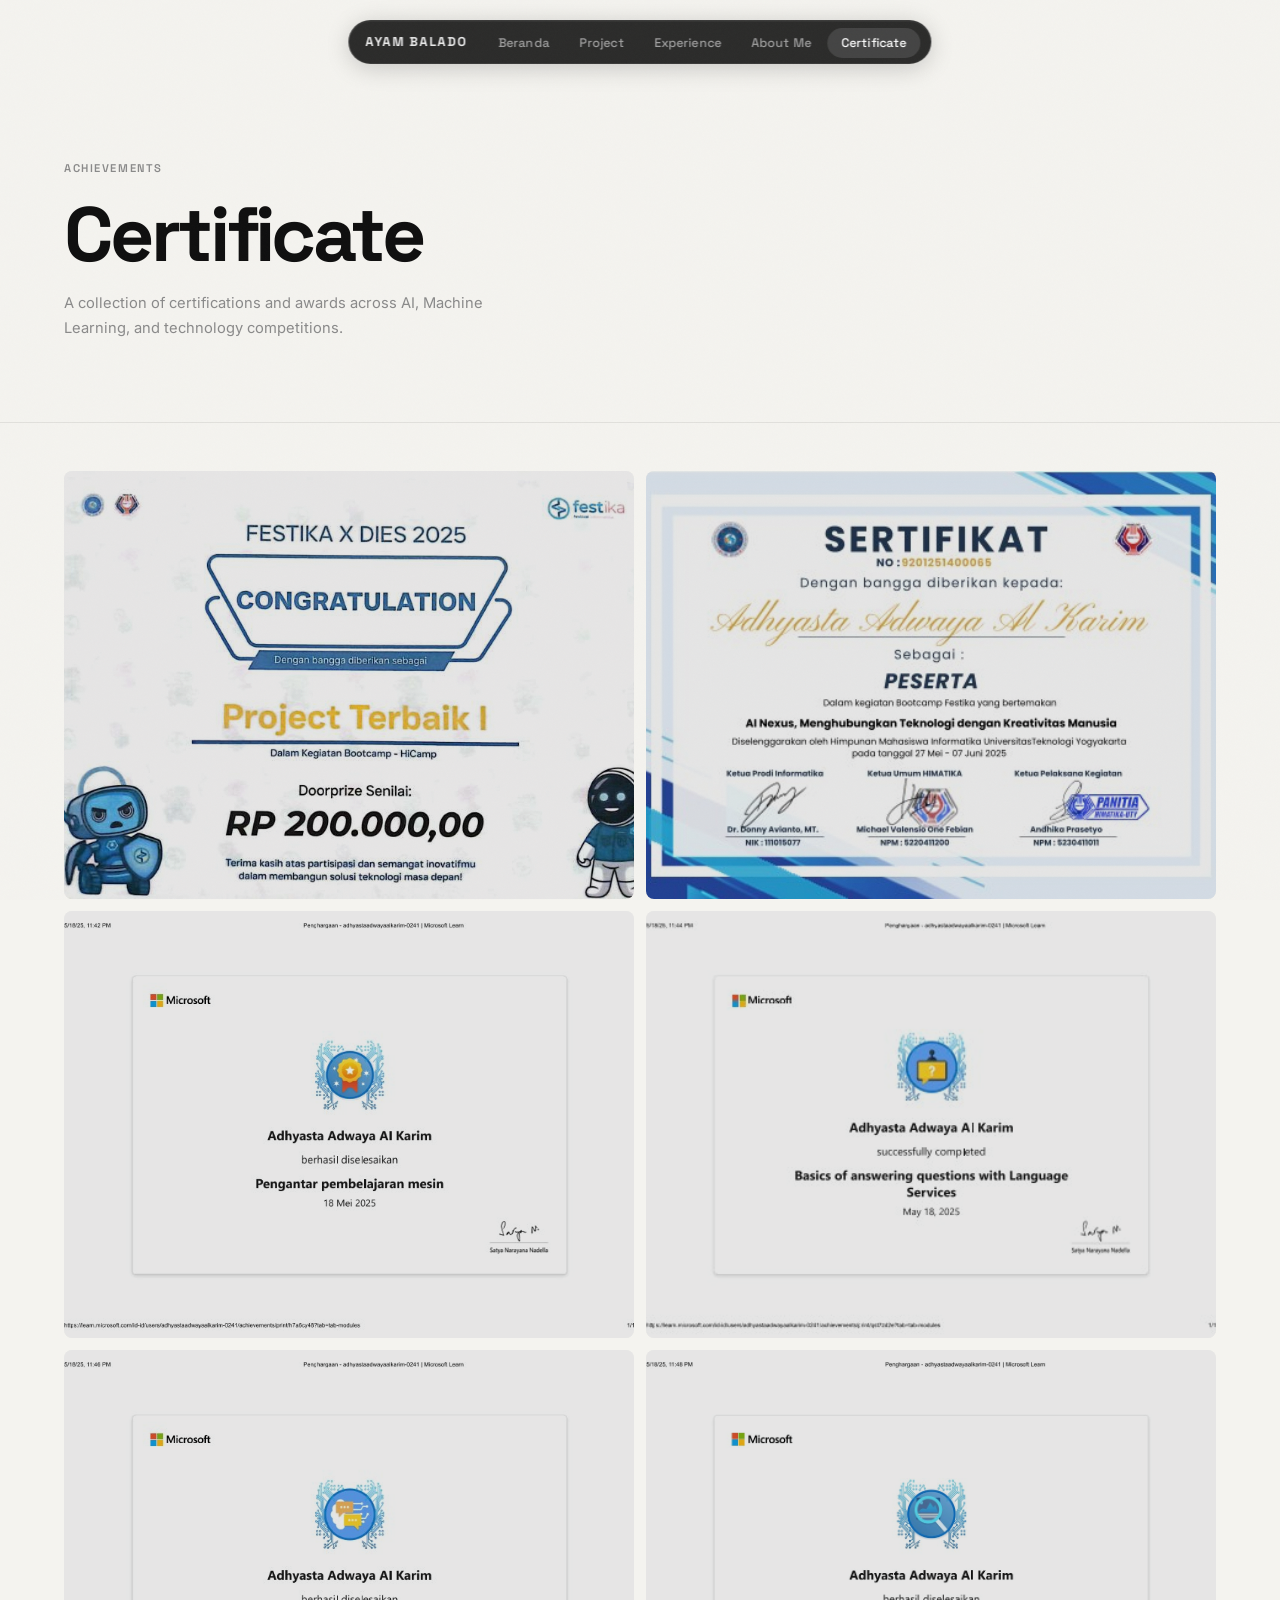
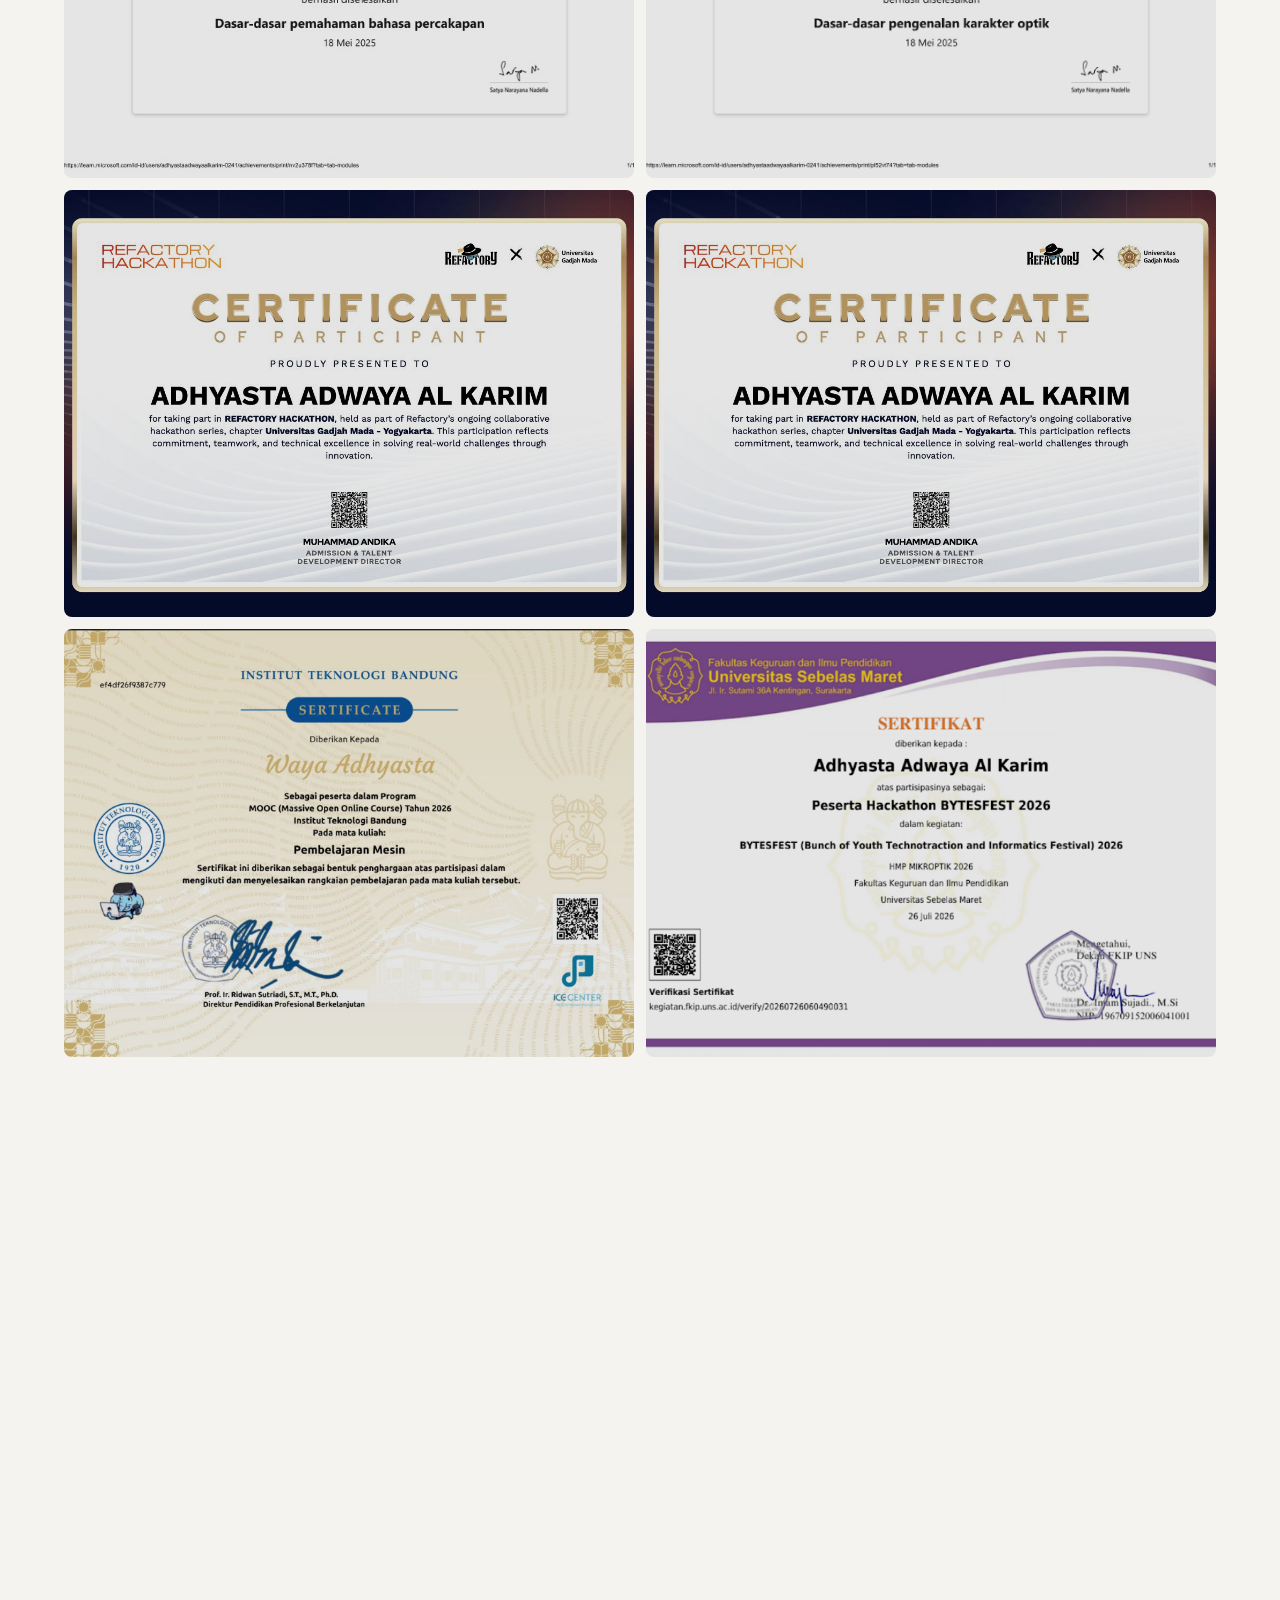
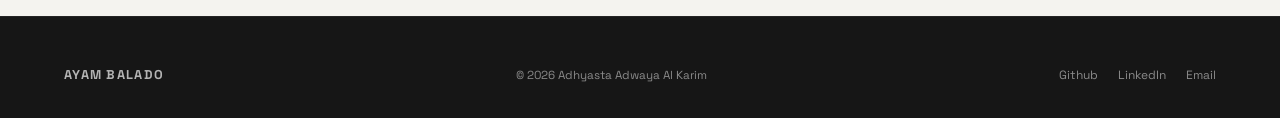
==== commit 4f1f3e5d: "update link footer" ====
--- a/certificate.html
+++ b/certificate.html
@@ -132,7 +132,7 @@
   <!-- FOOTER -->
   <footer class="footer">
     <div class="container footer-inner">
-      <span class="footer-logo">AAK</span>
+      <span class="footer-logo">Ayam Balado</span>
       <span style="color: var(--stone-light); font-size: 0.73rem;">© 2026 Adhyasta Adwaya Al Karim</span>
       <div class="footer-links">
         <a href="https://github.com/saturnsz" target="_blank">Github</a>
--- a/style.css
+++ b/style.css
@@ -452,16 +452,18 @@
   overflow: hidden;
 }
 
-#hero-3d-container {
+#hero-image {
   position: absolute;
-  top: 0;
-  right: 0;
-  width: 50%;
-  height: 100%;
+  top: 50%;
+  right: 8%;
+  transform: translateY(-50%);
+  width: 45%;
+  height: 75%;
   z-index: 1;
-  cursor: grab;
-}
-#hero-3d-container:active { cursor: grabbing; }
+  object-fit: contain;
+  object-position: center;
+  filter: drop-shadow(0 10px 15px rgba(0,0,0,0.5));
+}
 
 .hero-bg-number {
   position: absolute;
@@ -1395,7 +1397,7 @@
     gap: 48px;
   }
 
-  #hero-3d-container {
+  #hero-image {
     width: 100%;
     opacity: 0.4;
     pointer-events: none;
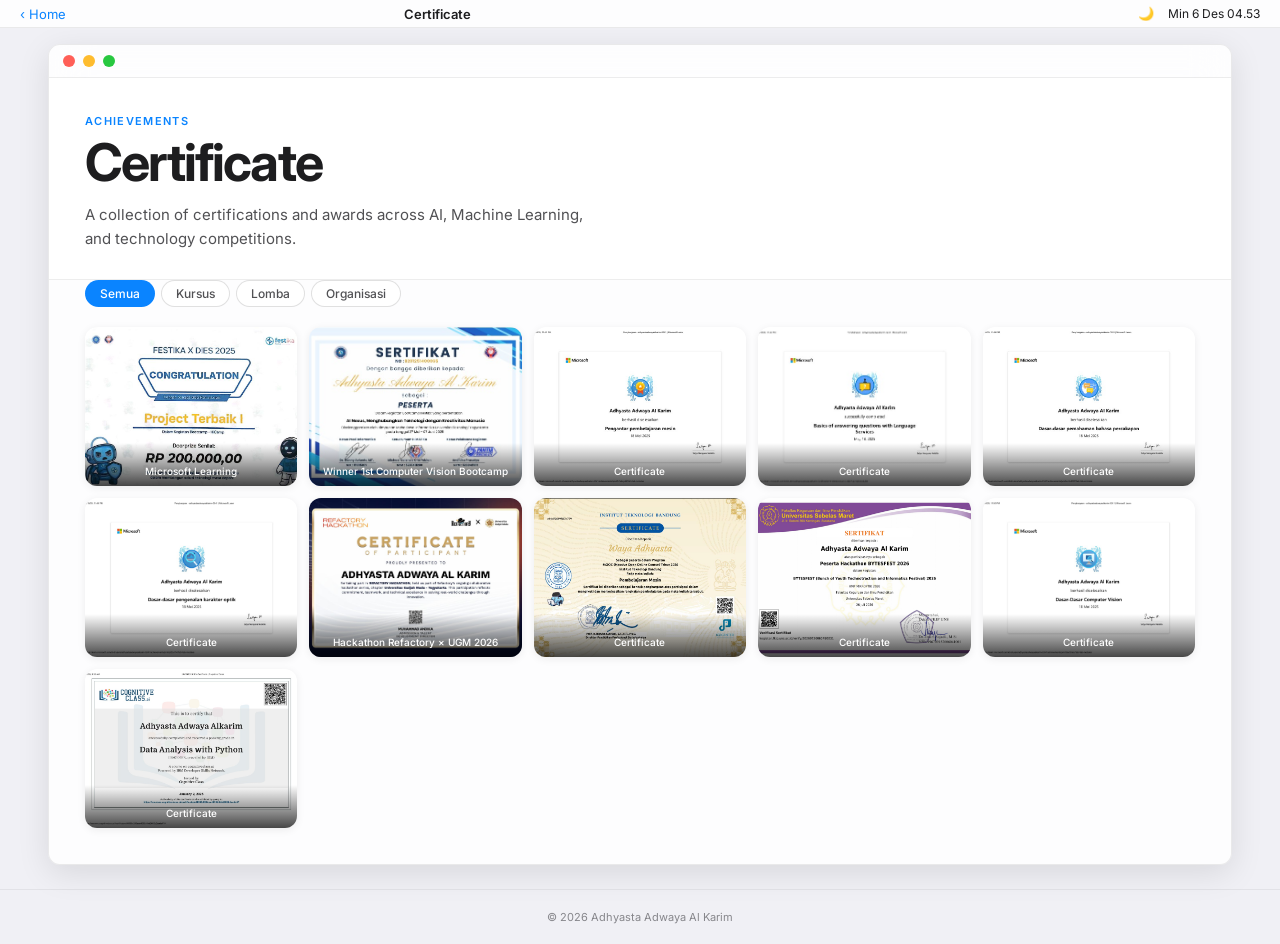
==== commit ad897002: "ubah tampilan desain ui mirip mac" ====
--- a/certificate.html
+++ b/certificate.html
@@ -1,5 +1,5 @@
 <!DOCTYPE html>
-<html lang="en">
+<html lang="en" data-theme="">
 
 <head>
   <meta charset="UTF-8" />
@@ -9,140 +9,158 @@
     content="Certificates and achievements of Adhyasta Adwaya Al Karim in AI, Machine Learning, and technology competitions." />
   <link rel="preconnect" href="https://fonts.googleapis.com" />
   <link rel="preconnect" href="https://fonts.gstatic.com" crossorigin />
-  <link
-    href="https://fonts.googleapis.com/css2?family=Inter:wght@300;400;500;600;700&family=Space+Grotesk:wght@300;400;500;600;700;800&display=swap"
-    rel="stylesheet" />
+  <link href="https://fonts.googleapis.com/css2?family=Inter:wght@300;400;500;600;700&display=swap" rel="stylesheet" />
   <link rel="stylesheet" href="style.css" />
+
+  <style>
+    body { overflow: auto; background: #e8e8ed; }
+    [data-theme="dark"] body, body[data-theme="dark"] { background: #1c1c1e; }
+    .cert-filters { display:flex; gap:6px; flex-wrap:wrap; margin-bottom:20px; }
+    .photos-filter { font-family:var(--font); font-size:12px; font-weight:500; padding:5px 14px; border-radius:999px; border:0.5px solid rgba(0,0,0,0.12); background:rgba(255,255,255,0.6); color:var(--text-secondary); cursor:pointer; transition:all 220ms; }
+    .photos-filter:hover { background:rgba(255,255,255,0.85); color:var(--text-primary); }
+    .photos-filter.active { background:var(--accent); border-color:transparent; color:#fff; }
+    [data-theme="dark"] .photos-filter { background:rgba(50,50,56,0.7); border-color:rgba(255,255,255,0.1); }
+    .cert-grid-main { display:grid; grid-template-columns:repeat(auto-fill, minmax(200px,1fr)); gap:12px; }
+    .cert-sp-item { border-radius:12px; overflow:hidden; cursor:pointer; position:relative; aspect-ratio:4/3; background:rgba(0,0,0,0.04); transition:all 320ms cubic-bezier(0.32,0.72,0,1); box-shadow:0 2px 8px rgba(0,0,0,0.07); }
+    .cert-sp-item:hover { transform:scale(1.03); box-shadow:0 10px 30px rgba(0,0,0,0.12); }
+    .cert-sp-item img { width:100%; height:100%; object-fit:cover; }
+    .cert-sp-label { position:absolute; bottom:0; left:0; right:0; background:linear-gradient(transparent,rgba(0,0,0,0.72)); color:#fff; font-size:10px; font-weight:500; padding:22px 8px 8px; text-align:center; line-height:1.3; }
+    @media(max-width:480px){
+      .cert-grid-main { grid-template-columns:1fr 1fr; }
+    }
+  </style>
 </head>
 
-<body class="certificate-page">
+<body class="subpage certificate-page">
 
-  <!-- NAV — Floating Pill -->
-  <nav class="navbar" id="navbar">
-    <div class="nav-pill">
-      <a href="index.html" class="nav-logo">Ayam Balado</a>
-      <ul class="nav-links">
-        <li><a href="index.html" class="nav-link">Beranda</a></li>
-        <li><a href="portfolio.html" class="nav-link">Project</a></li>
-        <li><a href="experience.html" class="nav-link">Experience</a></li>
-        <li><a href="index.html#about" class="nav-link">About Me</a></li>
-        <li><a href="certificate.html" class="nav-link active">Certificate</a></li>
-      </ul>
-      <button class="hamburger" id="hamburger" aria-label="Menu">
-        <span></span><span></span><span></span>
-      </button>
-    </div>
-    <div class="mobile-menu" id="mobileMenu">
-      <a href="index.html">Beranda</a>
-      <a href="portfolio.html">Project</a>
-      <a href="experience.html">Experience</a>
-      <a href="index.html#about">About Me</a>
-      <a href="certificate.html">Certificate</a>
-    </div>
-  </nav>
+  <!-- MENU BAR -->
+  <header class="sp-navbar">
+    <a href="index.html" class="sp-nav-back" aria-label="Back to Home">‹ Home</a>
+    <span class="sp-nav-title">Certificate</span>
+    <button class="theme-btn" id="themeToggle" aria-label="Toggle dark mode" style="margin-left:auto;">🌙</button>
+    <div class="menubar-clock" id="menubarClock" style="font-size:12px;padding:0 8px;"></div>
+  </header>
 
-  <!-- PAGE HERO -->
-  <section class="page-hero">
-    <div class="container">
-      <div class="page-hero-label">Achievements</div>
-      <h1 class="page-hero-title">Certificate</h1>
-      <p class="page-hero-sub">A collection of certifications and awards across AI, Machine Learning, and technology
-        competitions.</p>
-    </div>
-  </section>
+  <!-- WINDOW CHROME -->
+  <div style="padding: calc(var(--menubar-h) + 16px) clamp(14px,4vw,48px) 0;">
+    <div class="sp-window">
+      <div class="sp-window-bar">
+        <a href="index.html" aria-label="Close — back to home"><div class="sp-wc red"></div></a>
+        <div class="sp-wc yellow"></div>
+        <div class="sp-wc green"></div>
+      </div>
 
-  <!-- CERT GRID -->
-  <section class="section" style="background: var(--bg-light); padding-top: 48px; border-top: none;">
-    <div class="container">
-      <div class="cert-grid">
+      <!-- PAGE HEADER -->
+      <div class="page-hero" style="padding:36px 36px 28px;">
+        <div class="page-hero-label">Achievements</div>
+        <h1 class="page-hero-title">Certificate</h1>
+        <p class="page-hero-sub">A collection of certifications and awards across AI, Machine Learning, and technology competitions.</p>
+      </div>
 
-        <div class="cert-item reveal" data-lightbox="sertifikat/foto 10.jpg" data-label="Microsoft Learning"
-          id="cert10">
-          <img src="sertifikat/foto 10.jpg" alt="Microsoft Learning" />
-          <div class="cert-item-label">Microsoft Learning</div>
+      <!-- CERT CONTENT -->
+      <div style="padding: 0 36px 36px;">
+        <!-- Filter Bar -->
+        <div class="cert-filters" role="toolbar" aria-label="Filter certificates">
+          <button class="photos-filter active" data-filter="all">Semua</button>
+          <button class="photos-filter" data-filter="kursus">Kursus</button>
+          <button class="photos-filter" data-filter="lomba">Lomba</button>
+          <button class="photos-filter" data-filter="organisasi">Organisasi</button>
         </div>
 
-        <div class="cert-item reveal" data-lightbox="sertifikat/foto 11.jpg"
-          data-label="Winner 1st Computer Vision Bootcamp" id="cert11">
-          <img src="sertifikat/foto 11.jpg" alt="Winner 1st Computer Vision Bootcamp" />
-          <div class="cert-item-label">Winner 1st Computer Vision Bootcamp</div>
+        <!-- Grid -->
+        <div class="cert-grid-main" id="certGridMain">
+
+          <div class="cert-sp-item reveal" data-lightbox="sertifikat/foto 10.jpg" data-label="Microsoft Learning" data-cat="kursus" id="cert10" role="button" tabindex="0">
+            <img src="sertifikat/foto 10.jpg" alt="Microsoft Learning" loading="lazy" />
+            <div class="cert-sp-label">Microsoft Learning</div>
+          </div>
+
+          <div class="cert-sp-item reveal" data-lightbox="sertifikat/foto 11.jpg" data-label="Winner 1st Computer Vision Bootcamp" data-cat="lomba" id="cert11" role="button" tabindex="0">
+            <img src="sertifikat/foto 11.jpg" alt="Winner 1st Computer Vision Bootcamp" loading="lazy" />
+            <div class="cert-sp-label">Winner 1st Computer Vision Bootcamp</div>
+          </div>
+
+          <div class="cert-sp-item reveal" data-lightbox="sertifikat/foto 12.jpg" data-label="Certificate" data-cat="kursus" id="cert12" role="button" tabindex="0">
+            <img src="sertifikat/foto 12.jpg" alt="Certificate" loading="lazy" />
+            <div class="cert-sp-label">Certificate</div>
+          </div>
+
+          <div class="cert-sp-item reveal" data-lightbox="sertifikat/foto 13.jpg" data-label="Certificate" data-cat="kursus" id="cert13" role="button" tabindex="0">
+            <img src="sertifikat/foto 13.jpg" alt="Certificate" loading="lazy" />
+            <div class="cert-sp-label">Certificate</div>
+          </div>
+
+          <div class="cert-sp-item reveal" data-lightbox="sertifikat/foto 14.jpg" data-label="Certificate" data-cat="kursus" id="cert14" role="button" tabindex="0">
+            <img src="sertifikat/foto 14.jpg" alt="Certificate" loading="lazy" />
+            <div class="cert-sp-label">Certificate</div>
+          </div>
+
+          <div class="cert-sp-item reveal" data-lightbox="sertifikat/foto 15.jpg" data-label="Certificate" data-cat="kursus" id="cert15" role="button" tabindex="0">
+            <img src="sertifikat/foto 15.jpg" alt="Certificate" loading="lazy" />
+            <div class="cert-sp-label">Certificate</div>
+          </div>
+
+          <div class="cert-sp-item reveal" data-lightbox="sertifikat/foto 17.jpg" data-label="Hackathon Refactory × UGM 2026" data-cat="lomba" id="cert16" role="button" tabindex="0">
+            <img src="sertifikat/foto 17.jpg" alt="Hackathon Refactory × UGM 2026" loading="lazy" />
+            <div class="cert-sp-label">Hackathon Refactory × UGM 2026</div>
+          </div>
+
+          <div class="cert-sp-item reveal" data-lightbox="sertifikat/foto 18.png" data-label="Certificate" data-cat="kursus" id="cert18" role="button" tabindex="0">
+            <img src="sertifikat/foto 18.png" alt="Certificate" loading="lazy" />
+            <div class="cert-sp-label">Certificate</div>
+          </div>
+
+          <div class="cert-sp-item reveal" data-lightbox="sertifikat/foto 19.png" data-label="Certificate" data-cat="kursus" id="cert19" role="button" tabindex="0">
+            <img src="sertifikat/foto 19.png" alt="Certificate" loading="lazy" />
+            <div class="cert-sp-label">Certificate</div>
+          </div>
+
+          <div class="cert-sp-item reveal" data-lightbox="sertifikat/foto 20.jpg" data-label="Certificate" data-cat="kursus" id="cert20" role="button" tabindex="0">
+            <img src="sertifikat/foto 20.jpg" alt="Certificate" loading="lazy" />
+            <div class="cert-sp-label">Certificate</div>
+          </div>
+
+          <div class="cert-sp-item reveal" data-lightbox="sertifikat/foto 21.png" data-label="Certificate" data-cat="organisasi" id="cert21" role="button" tabindex="0">
+            <img src="sertifikat/foto 21.png" alt="Certificate" loading="lazy" />
+            <div class="cert-sp-label">Certificate</div>
+          </div>
+
         </div>
+      </div>
+    </div><!-- /sp-window -->
+  </div>
 
-        <div class="cert-item reveal" data-lightbox="sertifikat/foto 12.jpg" data-label="Certificate" id="cert12">
-          <img src="sertifikat/foto 12.jpg" alt="Certificate 12" />
-          <div class="cert-item-label">Certificate</div>
-        </div>
-
-        <div class="cert-item reveal" data-lightbox="sertifikat/foto 13.jpg" data-label="Certificate" id="cert13">
-          <img src="sertifikat/foto 13.jpg" alt="Certificate 13" />
-          <div class="cert-item-label">Certificate</div>
-        </div>
-
-        <div class="cert-item reveal" data-lightbox="sertifikat/foto 14.jpg" data-label="Certificate" id="cert14">
-          <img src="sertifikat/foto 14.jpg" alt="Certificate 14" />
-          <div class="cert-item-label">Certificate</div>
-        </div>
-
-        <div class="cert-item reveal" data-lightbox="sertifikat/foto 15.jpg" data-label="Certificate" id="cert15">
-          <img src="sertifikat/foto 15.jpg" alt="Certificate 15" />
-          <div class="cert-item-label">Certificate</div>
-        </div>
-
-        <div class="cert-item reveal" data-lightbox="sertifikat/foto 16.png" data-label="Hackthon Refactory X UGM 2026"
-          id="cert16">
-          <img src="sertifikat/foto 17.jpg" alt="Hackthon Refactory X UGM 2026" />
-          <div class="cert-item-label">Hackthon Refactory X UGM 2026</div>
-        </div>
-
-        <div class="cert-item reveal" data-lightbox="sertifikat/foto 17.jpg" data-label="Certificate" id="cert17">
-          <img src="sertifikat/foto 17.jpg" alt="Certificate 17" />
-          <div class="cert-item-label">Certificate</div>
-        </div>
-
-        <div class="cert-item reveal" data-lightbox="sertifikat/foto 18.png" data-label="Certificate" id="cert18">
-          <img src="sertifikat/foto 18.png" alt="Certificate 18" />
-          <div class="cert-item-label">Certificate</div>
-        </div>
-
-        <div class="cert-item reveal" data-lightbox="sertifikat/foto 19.png" data-label="Certificate" id="cert19">
-          <img src="sertifikat/foto 19.png" alt="Certificate 19" />
-          <div class="cert-item-label">Certificate</div>
-        </div>
-
-        <div class="cert-item reveal" data-lightbox="sertifikat/foto 20.jpg" data-label="Certificate" id="cert20">
-          <img src="sertifikat/foto 20.jpg" alt="Certificate 20" />
-          <div class="cert-item-label">Certificate</div>
-        </div>
-
-        <div class="cert-item reveal" data-lightbox="sertifikat/foto 21.png" data-label="Certificate" id="cert21">
-          <img src="sertifikat/foto 21.png" alt="Certificate 21" />
-          <div class="cert-item-label">Certificate</div>
-        </div>
-
-      </div>
-    </div>
-  </section>
+  <div class="sp-footer">© 2026 Adhyasta Adwaya Al Karim</div>
 
   <!-- LIGHTBOX -->
-  <div class="lightbox" id="lightbox" role="dialog" aria-label="Certificate viewer">
-    <button class="lightbox-close" id="lightboxClose" aria-label="Close">&times;</button>
+  <div class="lightbox" id="lightbox" role="dialog" aria-label="Certificate viewer" aria-modal="true">
+    <button class="lightbox-close" id="lightboxClose" aria-label="Close">×</button>
+    <button class="lightbox-nav lightbox-prev" id="lightboxPrev" aria-label="Previous">‹</button>
     <img class="lightbox-img" id="lightboxImg" src="" alt="Certificate" />
+    <button class="lightbox-nav lightbox-next" id="lightboxNext" aria-label="Next">›</button>
   </div>
 
-  <!-- FOOTER -->
-  <footer class="footer">
-    <div class="container footer-inner">
-      <span class="footer-logo">Ayam Balado</span>
-      <span style="color: var(--stone-light); font-size: 0.73rem;">© 2026 Adhyasta Adwaya Al Karim</span>
-      <div class="footer-links">
-        <a href="https://github.com/saturnsz" target="_blank">Github</a>
-        <a href="https://www.linkedin.com/in/adhyasta-adwaya-al-karim/" target="_blank">LinkedIn</a>
-        <a href="mailto:adhyastawaya4@gmail.com">Email</a>
-      </div>
-    </div>
-  </footer>
+  <script src="main.js"></script>
 
-  <script src="main.js"></script>
+  <script>
+    // Client-side filter for certificate.html
+    document.addEventListener('DOMContentLoaded', () => {
+      const filterBtns = document.querySelectorAll('.photos-filter');
+      const items = document.querySelectorAll('.cert-sp-item');
+
+      filterBtns.forEach(btn => {
+        btn.addEventListener('click', () => {
+          filterBtns.forEach(b => b.classList.remove('active'));
+          btn.classList.add('active');
+          const f = btn.dataset.filter;
+          items.forEach(item => {
+            const show = f === 'all' || item.dataset.cat === f;
+            item.style.display = show ? '' : 'none';
+          });
+        });
+      });
+    });
+  </script>
 </body>
 
 </html>
--- a/style.css
+++ b/style.css
@@ -1,1439 +1,2421 @@
 /* =============================================
-   DESIGN TOKENS — Augen-inspired
+   macOS / Apple Style Portfolio — style.css
    ============================================= */
+
+/* ── DESIGN TOKENS ── */
 :root {
-  /* Core palette */
-  --cream:       #f4f3ef;
-  --cream-dark:  #eceae4;
-  --ink:         #0f0f0f;
-  --ink-soft:    #181818;
-  --ink-mid:     #252525;
-  --stone:       #3a3a3a;
-  --stone-mid:   #5a5a5a;
-  --stone-light: #8a8a8a;
-  --mist:        #b4b4b4;
-  --fog:         #d0d0d0;
-  --white:       #fafafa;
-  --pure-white:  #ffffff;
-
-  /* Section backgrounds */
-  --bg-light:    #f4f3ef;
-  --bg-light2:   #eeede8;
-  --bg-dark:     #0f0f0f;
-  --bg-dark2:    #161616;
-
-  /* Fonts */
-  --font-main: 'Space Grotesk', sans-serif;
-  --font-body: 'Inter', sans-serif;
-
-  /* Layout */
-  --nav-h: 60px;
-  --section-pad: 120px;
-  --side-pad: clamp(24px, 5vw, 80px);
-
-  /* Transitions */
-  --ease: cubic-bezier(0.4, 0, 0.2, 1);
-  --transition: 0.28s var(--ease);
-  --transition-slow: 0.6s var(--ease);
-}
-
-/* =============================================
-   RESET & BASE
-   ============================================= */
-*, *::before, *::after { box-sizing: border-box; margin: 0; padding: 0; }
-
-html { scroll-behavior: smooth; font-size: 16px; }
+  --bg-glass:        rgba(255, 255, 255, 0.78);
+  --bg-glass-dark:   rgba(24, 24, 28, 0.75);
+  --bg-glass-menu:   rgba(255, 255, 255, 0.84);
+  --border-glass:    rgba(255, 255, 255, 0.45);
+  --border-dark:     rgba(255, 255, 255, 0.15);
+  --text-primary:    #1d1d1f;
+  --text-secondary:  #515154;
+  --text-tertiary:   #86868b;
+  --accent:          #0a84ff;
+  --accent-dark:     #409cff;
+  --danger:          #ff453a;
+  --warning:         #ffd60a;
+  --success:         #30d158;
+  --btn-red:         #FF5F57;
+  --btn-yellow:      #FEBC2E;
+  --btn-green:       #28C840;
+  --radius-window:   14px;
+  --radius-card:     16px;
+  --radius-dock:     22px;
+  --shadow-window:   0 24px 70px 4px rgba(0,0,0,0.32), 0 0 0 0.5px rgba(0,0,0,0.18);
+  --shadow-dock:     0 8px 32px rgba(0,0,0,0.22), 0 0 0 0.5px rgba(255,255,255,0.15) inset;
+  --blur:            blur(24px) saturate(180%);
+  --blur-light:      blur(16px) saturate(160%);
+  --font:            -apple-system, BlinkMacSystemFont, "SF Pro Display", "SF Pro Text", "Inter", "Helvetica Neue", sans-serif;
+  --ease-apple:      cubic-bezier(0.32, 0.72, 0, 1);
+  --ease-standard:   cubic-bezier(0.4, 0, 0.2, 1);
+  --dur-fast:        220ms;
+  --dur-normal:      320ms;
+  --dur-slow:        450ms;
+  --menubar-h:       28px;
+  --dock-h:          80px;
+}
+
+/* ── DARK MODE ── */
+@media (prefers-color-scheme: dark) {
+  :root {
+    --bg-glass:      rgba(32, 32, 36, 0.82);
+    --bg-glass-menu: rgba(24, 24, 26, 0.88);
+    --border-glass:  rgba(255, 255, 255, 0.14);
+    --text-primary:  #f5f5f7;
+    --text-secondary:#a1a1a6;
+    --text-tertiary: #6e6e73;
+  }
+}
+
+[data-theme="dark"] {
+  --bg-glass:      rgba(32, 32, 36, 0.82);
+  --bg-glass-menu: rgba(24, 24, 26, 0.88);
+  --border-glass:  rgba(255, 255, 255, 0.14);
+  --text-primary:  #f5f5f7;
+  --text-secondary:#a1a1a6;
+  --text-tertiary: #6e6e73;
+}
+
+/* ── RESET & BASE ── */
+*, *::before, *::after {
+  box-sizing: border-box;
+  margin: 0;
+  padding: 0;
+}
+
+html {
+  font-size: 16px;
+  height: 100%;
+}
 
 body {
-  font-family: var(--font-body);
-  background: var(--bg-light);
-  color: var(--ink);
-  line-height: 1.6;
-  overflow-x: hidden;
-}
-
-a { text-decoration: none; color: inherit; }
-img { max-width: 100%; display: block; }
-ul { list-style: none; }
-
-::selection { background: var(--ink); color: var(--cream); }
-
-/* =============================================
-   SCROLLBAR
-   ============================================= */
-::-webkit-scrollbar { width: 3px; }
-::-webkit-scrollbar-track { background: var(--bg-light); }
-::-webkit-scrollbar-thumb { background: var(--fog); border-radius: 2px; }
-
-/* =============================================
-   NOISE TEXTURE OVERLAY
-   ============================================= */
-body::after {
-  content: '';
+  font-family: var(--font);
+  height: 100%;
+  overflow: hidden;
+  user-select: none;
+  -webkit-font-smoothing: antialiased;
+  -moz-osx-font-smoothing: grayscale;
+}
+
+/* ── DESKTOP ── */
+.desktop {
   position: fixed;
   inset: 0;
+  display: flex;
+  flex-direction: column;
+  background: #1a1a2e;
+  overflow: hidden;
+}
+
+.desktop-wallpaper {
+  position: absolute;
+  inset: 0;
+  background-image: url('download%20(44).jpg');
+  background-position: center;
+  background-size: cover;
+  background-repeat: no-repeat;
+  z-index: 0;
+}
+
+.desktop-wallpaper::after {
+  content: '';
+  position: absolute;
+  inset: 0;
+  background: linear-gradient(180deg,
+    rgba(0, 0, 0, 0.28) 0%,
+    rgba(0, 0, 0, 0.04) 35%,
+    rgba(0, 0, 0, 0.08) 70%,
+    rgba(0, 0, 0, 0.38) 100%);
   pointer-events: none;
+}
+
+/* ── MENU BAR ── */
+.menubar {
+  position: relative;
+  z-index: 100;
+  height: var(--menubar-h);
+  background: var(--bg-glass-menu);
+  backdrop-filter: var(--blur);
+  -webkit-backdrop-filter: var(--blur);
+  border-bottom: 0.5px solid rgba(0,0,0,0.08);
+  display: flex;
+  align-items: center;
+  padding: 0 12px;
+  gap: 0;
+  flex-shrink: 0;
+  box-shadow: 0 1px 0 rgba(255,255,255,0.5) inset;
+}
+
+[data-theme="dark"] .menubar {
+  border-bottom-color: rgba(255,255,255,0.06);
+  box-shadow: 0 1px 0 rgba(255,255,255,0.04) inset;
+}
+
+.menubar-left {
+  display: flex;
+  align-items: center;
+  gap: 0;
+  flex: 1;
+}
+
+.menubar-apple {
+  display: flex;
+  align-items: center;
+  padding: 0 10px;
+  height: var(--menubar-h);
+  cursor: default;
+  transition: background var(--dur-fast);
+  border-radius: 4px;
+}
+
+.menubar-apple:hover {
+  background: rgba(0,0,0,0.06);
+}
+
+[data-theme="dark"] .menubar-apple:hover {
+  background: rgba(255,255,255,0.08);
+}
+
+.menubar-apple svg {
+  fill: var(--text-primary);
+  width: 13px;
+  height: 13px;
+}
+
+.menubar-appname {
+  font-size: 13px;
+  font-weight: 590;
+  color: var(--text-primary);
+  padding: 0 10px;
+  height: var(--menubar-h);
+  display: flex;
+  align-items: center;
+  border-radius: 4px;
+  cursor: default;
+  transition: background var(--dur-fast);
+}
+
+.menubar-appname:hover {
+  background: rgba(0,0,0,0.06);
+}
+
+[data-theme="dark"] .menubar-appname:hover {
+  background: rgba(255,255,255,0.08);
+}
+
+.menubar-menus {
+  display: flex;
+  align-items: center;
+}
+
+.menubar-menu {
+  font-size: 13px;
+  font-weight: 400;
+  color: var(--text-primary);
+  padding: 0 8px;
+  height: var(--menubar-h);
+  display: flex;
+  align-items: center;
+  border-radius: 4px;
+  cursor: default;
+  transition: background var(--dur-fast);
+  white-space: nowrap;
+}
+
+.menubar-menu:hover {
+  background: rgba(0,0,0,0.06);
+}
+
+[data-theme="dark"] .menubar-menu:hover {
+  background: rgba(255,255,255,0.08);
+}
+
+.menubar-right {
+  display: flex;
+  align-items: center;
+  gap: 4px;
+}
+
+.menubar-icon {
+  display: flex;
+  align-items: center;
+  justify-content: center;
+  padding: 0 6px;
+  height: var(--menubar-h);
+  cursor: default;
+  border-radius: 4px;
+  transition: background var(--dur-fast);
+  color: var(--text-primary);
+}
+
+.menubar-icon:hover {
+  background: rgba(0,0,0,0.06);
+}
+
+[data-theme="dark"] .menubar-icon:hover {
+  background: rgba(255,255,255,0.08);
+}
+
+.menubar-icon svg {
+  width: 14px;
+  height: 14px;
+  fill: var(--text-primary);
+}
+
+.menubar-clock {
+  font-size: 12px;
+  font-weight: 400;
+  color: var(--text-primary);
+  padding: 0 8px;
+  height: var(--menubar-h);
+  display: flex;
+  align-items: center;
+  border-radius: 4px;
+  cursor: default;
+  white-space: nowrap;
+  transition: background var(--dur-fast);
+}
+
+.menubar-clock:hover {
+  background: rgba(0,0,0,0.06);
+}
+
+/* ── DESKTOP AREA ── */
+.desktop-area {
+  flex: 1;
+  position: relative;
+  overflow: hidden;
+}
+
+/* ── WINDOWS ── */
+.window {
+  position: absolute;
+  background: var(--bg-glass);
+  backdrop-filter: var(--blur);
+  -webkit-backdrop-filter: var(--blur);
+  border-radius: var(--radius-window);
+  box-shadow: var(--shadow-window);
+  border: 0.5px solid var(--border-glass);
+  min-width: 320px;
+  display: flex;
+  flex-direction: column;
+  overflow: hidden;
+  transition: box-shadow var(--dur-normal) var(--ease-standard);
+  animation: windowAppear var(--dur-slow) var(--ease-apple) both;
+  will-change: transform;
+}
+
+@keyframes windowAppear {
+  from { opacity: 0; transform: scale(0.94) translateY(8px); }
+  to   { opacity: 1; transform: scale(1) translateY(0); }
+}
+
+.window:focus-within,
+.window.focused {
+  box-shadow: 0 28px 80px 6px rgba(0,0,0,0.32), 0 0 0 0.5px rgba(0,0,0,0.22);
+}
+
+.window.minimized {
+  animation: windowMinimize var(--dur-slow) var(--ease-apple) both;
+  pointer-events: none;
+}
+
+@keyframes windowMinimize {
+  from { opacity: 1; transform: scale(1); }
+  to   { opacity: 0; transform: scale(0.5) translateY(40vh); }
+}
+
+.window.maximized {
+  top: 0 !important;
+  left: 0 !important;
+  width: 100% !important;
+  height: 100% !important;
+  border-radius: 0;
+  z-index: 90 !important;
+}
+
+/* Window Title Bar */
+.window-titlebar {
+  display: flex;
+  align-items: center;
+  padding: 0 12px;
+  height: 38px;
+  flex-shrink: 0;
+  background: rgba(255,255,255,0.12);
+  border-bottom: 0.5px solid rgba(0,0,0,0.08);
+  cursor: move;
+  gap: 8px;
+  position: relative;
+}
+
+[data-theme="dark"] .window-titlebar {
+  background: rgba(0,0,0,0.12);
+  border-bottom-color: rgba(255,255,255,0.06);
+}
+
+.window-controls {
+  display: flex;
+  align-items: center;
+  gap: 8px;
+  flex-shrink: 0;
+  z-index: 1;
+}
+
+.wc-btn {
+  width: 12px;
+  height: 12px;
+  border-radius: 50%;
+  border: none;
+  cursor: pointer;
+  transition: filter var(--dur-fast), transform var(--dur-fast);
+  position: relative;
+  display: flex;
+  align-items: center;
+  justify-content: center;
+  flex-shrink: 0;
+}
+
+.wc-btn:hover { filter: brightness(0.85); transform: scale(1.08); }
+.wc-btn:active { transform: scale(0.92); }
+
+.wc-btn svg {
+  width: 6px;
+  height: 6px;
+  opacity: 0;
+  transition: opacity var(--dur-fast);
+}
+
+.window-controls:hover .wc-btn svg {
+  opacity: 0.7;
+}
+
+.wc-close   { background: var(--btn-red); }
+.wc-min     { background: var(--btn-yellow); }
+.wc-max     { background: var(--btn-green); }
+
+.window-title {
+  position: absolute;
+  left: 50%;
+  transform: translateX(-50%);
+  font-size: 13px;
+  font-weight: 500;
+  color: var(--text-primary);
+  white-space: nowrap;
+  pointer-events: none;
+}
+
+.window-body {
+  flex: 1;
+  overflow: auto;
+  overscroll-behavior: contain;
+  user-select: text;
+}
+
+.window-body::-webkit-scrollbar { width: 6px; }
+.window-body::-webkit-scrollbar-track { background: transparent; }
+.window-body::-webkit-scrollbar-thumb {
+  background: rgba(0,0,0,0.15);
+  border-radius: 4px;
+}
+[data-theme="dark"] .window-body::-webkit-scrollbar-thumb {
+  background: rgba(255,255,255,0.15);
+}
+
+/* ── HERO WINDOW CONTENT ── */
+.hero-content {
+  padding: 32px 36px 36px;
+  display: flex;
+  flex-direction: column;
+  gap: 20px;
+  align-items: flex-start;
+}
+
+.hero-avatar-wrap {
+  width: 72px;
+  height: 72px;
+  border-radius: 50%;
+  background: linear-gradient(135deg, #0a84ff, #30d158, #ffd60a);
+  padding: 2px;
+  flex-shrink: 0;
+}
+
+.hero-avatar-inner {
+  width: 100%;
+  height: 100%;
+  border-radius: 50%;
+  background: var(--bg-glass);
+  backdrop-filter: blur(4px);
+  display: flex;
+  align-items: center;
+  justify-content: center;
+  font-size: 28px;
+  color: var(--text-primary);
+  font-weight: 700;
+}
+
+.hero-name {
+  font-size: clamp(22px, 2.4vw, 30px);
+  font-weight: 700;
+  color: var(--text-primary);
+  line-height: 1.1;
+  letter-spacing: -0.025em;
+}
+
+.hero-title-tag {
+  font-size: 13px;
+  font-weight: 500;
+  color: var(--accent);
+  background: rgba(10,132,255,0.12);
+  border: 1px solid rgba(10,132,255,0.2);
+  padding: 4px 12px;
+  border-radius: 999px;
+  display: inline-block;
+}
+
+.hero-bio {
+  font-size: 14px;
+  line-height: 1.7;
+  color: var(--text-secondary);
+  max-width: 380px;
+}
+
+.hero-tech {
+  display: flex;
+  flex-wrap: wrap;
+  gap: 6px;
+}
+
+.hero-tech span {
+  font-size: 11px;
+  font-weight: 600;
+  letter-spacing: 0.04em;
+  padding: 4px 10px;
+  border-radius: 999px;
+  background: rgba(0,0,0,0.06);
+  border: 0.5px solid rgba(0,0,0,0.1);
+  color: var(--text-secondary);
+}
+
+[data-theme="dark"] .hero-tech span {
+  background: rgba(255,255,255,0.08);
+  border-color: rgba(255,255,255,0.1);
+}
+
+.hero-actions {
+  display: flex;
+  flex-wrap: wrap;
+  gap: 8px;
+  margin-top: 4px;
+}
+
+.mac-btn {
+  font-family: var(--font);
+  font-size: 13px;
+  font-weight: 500;
+  padding: 7px 16px;
+  border-radius: 8px;
+  border: 0.5px solid rgba(0,0,0,0.1);
+  background: rgba(255,255,255,0.8);
+  color: var(--text-primary);
+  cursor: pointer;
+  transition: all var(--dur-fast) var(--ease-standard);
+  text-decoration: none;
+  display: inline-flex;
+  align-items: center;
+  gap: 6px;
+  box-shadow: 0 1px 2px rgba(0,0,0,0.08);
+}
+
+.mac-btn:hover {
+  background: rgba(255,255,255,0.95);
+  box-shadow: 0 2px 8px rgba(0,0,0,0.12);
+  transform: translateY(-1px);
+}
+
+.mac-btn:active {
+  transform: translateY(0);
+  box-shadow: 0 1px 2px rgba(0,0,0,0.08);
+}
+
+.mac-btn.primary {
+  background: var(--accent);
+  color: #fff;
+  border-color: transparent;
+  box-shadow: 0 2px 8px rgba(10,132,255,0.3);
+}
+
+.mac-btn.primary:hover {
+  background: #0070e0;
+  box-shadow: 0 4px 14px rgba(10,132,255,0.4);
+}
+
+[data-theme="dark"] .mac-btn {
+  background: rgba(60,60,66,0.8);
+  border-color: rgba(255,255,255,0.1);
+  color: var(--text-primary);
+}
+
+/* ── FINDER/PORTFOLIO WINDOW ── */
+.finder-window {
+  display: flex;
+  flex-direction: row;
+  height: 100%;
+}
+
+.finder-sidebar {
+  width: 160px;
+  flex-shrink: 0;
+  padding: 12px 8px;
+  background: rgba(0,0,0,0.04);
+  border-right: 0.5px solid rgba(0,0,0,0.08);
+  display: flex;
+  flex-direction: column;
+  gap: 2px;
+}
+
+[data-theme="dark"] .finder-sidebar {
+  background: rgba(0,0,0,0.15);
+  border-right-color: rgba(255,255,255,0.06);
+}
+
+.finder-sidebar-label {
+  font-size: 11px;
+  font-weight: 600;
+  letter-spacing: 0.06em;
+  text-transform: uppercase;
+  color: var(--text-tertiary);
+  padding: 10px 8px 4px;
+}
+
+.finder-sidebar-item {
+  display: flex;
+  align-items: center;
+  gap: 8px;
+  padding: 6px 10px;
+  border-radius: 6px;
+  font-size: 12px;
+  font-weight: 500;
+  color: var(--text-primary);
+  opacity: 0.85;
+  cursor: pointer;
+  transition: background var(--dur-fast), color var(--dur-fast), opacity var(--dur-fast);
+}
+
+.finder-sidebar-item:hover {
+  background: rgba(0,0,0,0.06);
+  opacity: 1;
+}
+
+[data-theme="dark"] .finder-sidebar-item:hover {
+  background: rgba(255,255,255,0.08);
+}
+
+.finder-sidebar-item.active {
+  background: var(--accent);
+  color: #fff;
+  opacity: 1;
+}
+
+.finder-sidebar-item svg {
+  width: 14px;
+  height: 14px;
+  opacity: 0.7;
+  flex-shrink: 0;
+}
+
+.finder-main {
+  flex: 1;
+  overflow: auto;
+  padding: 16px;
+}
+
+.finder-main::-webkit-scrollbar { width: 4px; }
+.finder-main::-webkit-scrollbar-thumb { background: rgba(0,0,0,0.1); border-radius: 2px; }
+
+/* Project grid */
+.project-grid {
+  display: grid;
+  grid-template-columns: repeat(auto-fill, minmax(200px, 1fr));
+  gap: 12px;
+}
+
+.project-card {
+  background: rgba(255,255,255,0.6);
+  border: 0.5px solid rgba(0,0,0,0.08);
+  border-radius: 12px;
+  overflow: hidden;
+  cursor: pointer;
+  transition: all var(--dur-normal) var(--ease-apple);
+  box-shadow: 0 1px 4px rgba(0,0,0,0.06);
+}
+
+[data-theme="dark"] .project-card {
+  background: rgba(40,40,44,0.7);
+  border-color: rgba(255,255,255,0.08);
+}
+
+.project-card:hover {
+  transform: translateY(-4px) scale(1.015);
+  box-shadow: 0 12px 36px rgba(0,0,0,0.14);
+  border-color: rgba(10,132,255,0.2);
+}
+
+.project-card-thumb {
+  width: 100%;
+  aspect-ratio: 16/9;
+  overflow: hidden;
+  background: rgba(0,0,0,0.04);
+}
+
+.project-card-thumb img {
+  width: 100%;
+  height: 100%;
+  object-fit: cover;
+  transition: transform var(--dur-slow) var(--ease-apple);
+}
+
+.project-card:hover .project-card-thumb img {
+  transform: scale(1.06);
+}
+
+.project-card-body {
+  padding: 12px;
+}
+
+.project-card-tags {
+  display: flex;
+  flex-wrap: wrap;
+  gap: 4px;
+  margin-bottom: 6px;
+}
+
+.project-tag {
+  font-size: 10px;
+  font-weight: 600;
+  letter-spacing: 0.05em;
+  padding: 2px 7px;
+  border-radius: 999px;
+  background: rgba(10,132,255,0.1);
+  color: var(--accent);
+  border: 0.5px solid rgba(10,132,255,0.2);
+}
+
+.project-card-title {
+  font-size: 13px;
+  font-weight: 600;
+  color: var(--text-primary);
+  line-height: 1.35;
+  margin-bottom: 4px;
+}
+
+.project-card-desc {
+  font-size: 11px;
+  color: var(--text-secondary);
+  line-height: 1.55;
+  display: -webkit-box;
+  -webkit-line-clamp: 2;
+  -webkit-box-orient: vertical;
+  overflow: hidden;
+}
+
+/* ── NOTES / EXPERIENCE WINDOW ── */
+.notes-window {
+  display: flex;
+  height: 100%;
+}
+
+.notes-list {
+  width: 220px;
+  flex-shrink: 0;
+  background: rgba(255,255,255,0.4);
+  border-right: 0.5px solid rgba(0,0,0,0.08);
+  overflow-y: auto;
+  padding: 8px 0;
+}
+
+[data-theme="dark"] .notes-list {
+  background: rgba(0,0,0,0.15);
+  border-right-color: rgba(255,255,255,0.06);
+}
+
+.notes-list-header {
+  font-size: 11px;
+  font-weight: 600;
+  letter-spacing: 0.06em;
+  text-transform: uppercase;
+  color: var(--text-tertiary);
+  padding: 8px 14px 4px;
+}
+
+.notes-item {
+  padding: 10px 14px;
+  cursor: pointer;
+  border-radius: 0;
+  transition: background var(--dur-fast);
+  border-bottom: 0.5px solid rgba(0,0,0,0.04);
+}
+
+.notes-item:hover {
+  background: rgba(0,0,0,0.04);
+}
+
+.notes-item.active {
+  background: var(--accent);
+}
+
+.notes-item.active .notes-item-title,
+.notes-item.active .notes-item-sub {
+  color: #fff;
+}
+
+.notes-item-title {
+  font-size: 13px;
+  font-weight: 600;
+  color: var(--text-primary);
+  margin-bottom: 2px;
+  line-height: 1.3;
+}
+
+.notes-item-sub {
+  font-size: 11px;
+  color: var(--text-secondary);
+}
+
+.notes-detail {
+  flex: 1;
+  overflow-y: auto;
+  padding: 24px;
+}
+
+.exp-detail-period {
+  font-size: 11px;
+  font-weight: 600;
+  letter-spacing: 0.08em;
+  text-transform: uppercase;
+  color: var(--accent);
+  margin-bottom: 8px;
+}
+
+.exp-detail-title {
+  font-size: 20px;
+  font-weight: 700;
+  color: var(--text-primary);
+  letter-spacing: -0.02em;
+  line-height: 1.2;
+  margin-bottom: 4px;
+}
+
+.exp-detail-org {
+  font-size: 13px;
+  color: var(--text-secondary);
+  margin-bottom: 16px;
+}
+
+.exp-detail-img {
+  width: 100%;
+  border-radius: 10px;
+  overflow: hidden;
+  margin-bottom: 16px;
+  max-height: 180px;
+}
+
+.exp-detail-img img {
+  width: 100%;
+  height: 100%;
+  object-fit: cover;
+}
+
+.exp-detail-points {
+  display: flex;
+  flex-direction: column;
+  gap: 8px;
+}
+
+.exp-detail-point {
+  display: flex;
+  align-items: flex-start;
+  gap: 10px;
+  font-size: 13px;
+  line-height: 1.6;
+  color: var(--text-secondary);
+}
+
+.exp-detail-point::before {
+  content: '•';
+  color: var(--accent);
+  font-weight: 700;
+  flex-shrink: 0;
+  margin-top: 1px;
+}
+
+/* ── PHOTOS / CERTIFICATE WINDOW ── */
+.photos-window {
+  height: 100%;
+  overflow: auto;
+  padding: 16px;
+}
+
+.photos-toolbar {
+  display: flex;
+  gap: 6px;
+  margin-bottom: 16px;
+  flex-wrap: wrap;
+}
+
+.photos-filter {
+  font-family: var(--font);
+  font-size: 12px;
+  font-weight: 500;
+  padding: 5px 14px;
+  border-radius: 999px;
+  border: 0.5px solid rgba(0,0,0,0.12);
+  background: rgba(255,255,255,0.6);
+  color: var(--text-secondary);
+  cursor: pointer;
+  transition: all var(--dur-fast);
+}
+
+.photos-filter:hover {
+  background: rgba(255,255,255,0.85);
+  color: var(--text-primary);
+}
+
+.photos-filter.active {
+  background: var(--accent);
+  border-color: transparent;
+  color: #fff;
+}
+
+[data-theme="dark"] .photos-filter {
+  background: rgba(50,50,56,0.7);
+  border-color: rgba(255,255,255,0.1);
+}
+
+.cert-grid {
+  display: grid;
+  grid-template-columns: repeat(auto-fill, minmax(160px, 1fr));
+  gap: 10px;
+}
+
+.cert-item {
+  border-radius: 10px;
+  overflow: hidden;
+  cursor: pointer;
+  position: relative;
+  aspect-ratio: 4/3;
+  background: rgba(0,0,0,0.04);
+  transition: all var(--dur-normal) var(--ease-apple);
+  box-shadow: 0 2px 8px rgba(0,0,0,0.08);
+}
+
+.cert-item:hover {
+  transform: scale(1.04);
+  box-shadow: 0 8px 24px rgba(0,0,0,0.16);
+}
+
+.cert-item img {
+  width: 100%;
+  height: 100%;
+  object-fit: cover;
+}
+
+.cert-item-label {
+  position: absolute;
+  bottom: 0;
+  left: 0;
+  right: 0;
+  background: linear-gradient(transparent, rgba(0,0,0,0.7));
+  color: #fff;
+  font-size: 10px;
+  font-weight: 500;
+  padding: 20px 8px 7px;
+  text-align: center;
+  line-height: 1.3;
+}
+
+/* ── LIGHTBOX ── */
+.lightbox {
+  position: fixed;
+  inset: 0;
+  background: rgba(0,0,0,0.85);
+  backdrop-filter: blur(20px);
+  -webkit-backdrop-filter: blur(20px);
   z-index: 9999;
-  opacity: 0.025;
-  background-image: url("data:image/svg+xml,%3Csvg viewBox='0 0 256 256' xmlns='http://www.w3.org/2000/svg'%3E%3Cfilter id='noise'%3E%3CfeTurbulence type='fractalNoise' baseFrequency='0.9' numOctaves='4' stitchTiles='stitch'/%3E%3C/filter%3E%3Crect width='100%25' height='100%25' filter='url(%23noise)'/%3E%3C/svg%3E");
-  background-size: 128px 128px;
-}
-
-/* =============================================
-   NAVBAR — Floating Pill (center)
-   ============================================= */
-.navbar {
+  display: flex;
+  align-items: center;
+  justify-content: center;
+  opacity: 0;
+  pointer-events: none;
+  transition: opacity var(--dur-normal);
+}
+
+.lightbox.active {
+  opacity: 1;
+  pointer-events: all;
+}
+
+.lightbox-img {
+  max-width: 90vw;
+  max-height: 85vh;
+  object-fit: contain;
+  border-radius: 12px;
+  box-shadow: 0 40px 100px rgba(0,0,0,0.5);
+  transform: scale(0.92);
+  transition: transform var(--dur-normal) var(--ease-apple);
+}
+
+.lightbox.active .lightbox-img {
+  transform: scale(1);
+}
+
+.lightbox-close {
   position: fixed;
   top: 20px;
+  right: 20px;
+  width: 32px;
+  height: 32px;
+  border-radius: 50%;
+  background: rgba(255,255,255,0.15);
+  border: none;
+  color: #fff;
+  font-size: 18px;
+  cursor: pointer;
+  display: flex;
+  align-items: center;
+  justify-content: center;
+  transition: background var(--dur-fast);
+}
+
+.lightbox-close:hover {
+  background: rgba(255,255,255,0.25);
+}
+
+.lightbox-nav {
+  position: fixed;
+  top: 50%;
+  transform: translateY(-50%);
+  background: rgba(255,255,255,0.15);
+  border: none;
+  color: #fff;
+  font-size: 20px;
+  width: 44px;
+  height: 44px;
+  border-radius: 50%;
+  cursor: pointer;
+  display: flex;
+  align-items: center;
+  justify-content: center;
+  transition: background var(--dur-fast);
+}
+
+.lightbox-nav:hover { background: rgba(255,255,255,0.25); }
+.lightbox-prev { left: 20px; }
+.lightbox-next { right: 20px; }
+
+/* ── PROJECT MODAL ── */
+.project-modal {
+  position: fixed;
+  inset: 0;
+  z-index: 9998;
+  display: flex;
+  align-items: flex-start;
+  justify-content: center;
+  padding: 60px 20px 20px;
+  opacity: 0;
+  pointer-events: none;
+  transition: opacity var(--dur-normal);
+}
+
+.project-modal.active {
+  opacity: 1;
+  pointer-events: all;
+}
+
+.project-modal-backdrop {
+  position: fixed;
+  inset: 0;
+  background: rgba(0,0,0,0.45);
+  backdrop-filter: blur(12px);
+  -webkit-backdrop-filter: blur(12px);
+}
+
+.project-modal-content {
+  position: relative;
+  z-index: 1;
+  background: var(--bg-glass);
+  backdrop-filter: var(--blur);
+  -webkit-backdrop-filter: var(--blur);
+  border: 0.5px solid var(--border-glass);
+  border-radius: 16px;
+  box-shadow: 0 32px 80px rgba(0,0,0,0.3);
+  max-width: 600px;
+  width: 100%;
+  max-height: 80vh;
+  overflow-y: auto;
+  transform: translateY(-12px) scale(0.97);
+  transition: transform var(--dur-normal) var(--ease-apple);
+}
+
+.project-modal.active .project-modal-content {
+  transform: translateY(0) scale(1);
+}
+
+.project-modal-header {
+  padding: 20px 20px 16px;
+  border-bottom: 0.5px solid rgba(0,0,0,0.08);
+  position: sticky;
+  top: 0;
+  background: inherit;
+  backdrop-filter: inherit;
+  z-index: 1;
+  display: flex;
+  justify-content: space-between;
+  align-items: center;
+}
+
+.project-modal-close {
+  background: rgba(0,0,0,0.06);
+  border: none;
+  width: 26px;
+  height: 26px;
+  border-radius: 50%;
+  cursor: pointer;
+  display: flex;
+  align-items: center;
+  justify-content: center;
+  font-size: 14px;
+  color: var(--text-secondary);
+  transition: background var(--dur-fast);
+}
+
+.project-modal-close:hover {
+  background: rgba(0,0,0,0.12);
+}
+
+.project-modal-body {
+  padding: 20px;
+}
+
+.project-modal-img {
+  width: 100%;
+  border-radius: 10px;
+  overflow: hidden;
+  margin-bottom: 16px;
+  aspect-ratio: 16/9;
+}
+
+.project-modal-img img {
+  width: 100%;
+  height: 100%;
+  object-fit: cover;
+}
+
+/* ══════════════════════════════════════════
+   DYNAMIC ISLAND DOCK (iOS / macOS Hybrid)
+   ══════════════════════════════════════════ */
+.dock-wrap,
+.di-dock-wrap {
+  position: absolute;
+  bottom: 0;
+  left: 0;
+  right: 0;
+  z-index: 1000;
+  display: flex;
+  justify-content: center;
+  align-items: flex-end;
+  padding-bottom: 16px;
+  pointer-events: none;
+}
+
+.dock,
+.di-dock {
+  pointer-events: auto;
+  display: inline-flex;
+  align-items: center;
+  background: #000000;
+  background: rgba(10, 10, 12, 0.88);
+  backdrop-filter: blur(28px) saturate(200%);
+  -webkit-backdrop-filter: blur(28px) saturate(200%);
+  border-radius: 9999px;
+  padding: 8px 16px;
+  border: 1px solid rgba(255, 255, 255, 0.18);
+  box-shadow: 
+    0 24px 50px -10px rgba(0, 0, 0, 0.75),
+    0 0 0 0.5px rgba(255, 255, 255, 0.12) inset,
+    0 1px 0 rgba(255, 255, 255, 0.3) inset,
+    0 0 32px rgba(235, 77, 140, 0.22);
+  transition: all 400ms cubic-bezier(0.16, 1, 0.3, 1), box-shadow 300ms ease;
+  position: relative;
+  gap: 4px;
+}
+
+.dock:hover,
+.di-dock:hover {
+  box-shadow: 
+    0 28px 60px -8px rgba(0, 0, 0, 0.85),
+    0 0 0 0.5px rgba(255, 255, 255, 0.22) inset,
+    0 1px 0 rgba(255, 255, 255, 0.45) inset,
+    0 0 45px rgba(235, 77, 140, 0.38);
+  transform: translateY(-2px);
+}
+
+/* Dynamic Island Live Status Pill */
+.di-island-status {
+  display: flex;
+  align-items: center;
+  gap: 8px;
+  padding: 6px 14px;
+  border-radius: 9999px;
+  background: rgba(255, 255, 255, 0.08);
+  border: 0.5px solid rgba(255, 255, 255, 0.1);
+  color: #ffffff;
+  font-size: 11px;
+  font-weight: 600;
+  letter-spacing: 0.02em;
+  user-select: none;
+  transition: all 300ms cubic-bezier(0.16, 1, 0.3, 1);
+  white-space: nowrap;
+}
+
+.di-island-status:hover {
+  background: rgba(255, 255, 255, 0.14);
+}
+
+.di-live-indicator {
+  width: 7px;
+  height: 7px;
+  border-radius: 50%;
+  background: #30d158;
+  box-shadow: 0 0 8px #30d158, 0 0 16px rgba(48, 209, 88, 0.6);
+  animation: diLivePulse 2.2s infinite ease-in-out;
+  flex-shrink: 0;
+}
+
+@keyframes diLivePulse {
+  0%, 100% { transform: scale(1); opacity: 1; }
+  50% { transform: scale(1.35); opacity: 0.7; }
+}
+
+.di-status-text {
+  font-size: 11px;
+  font-weight: 600;
+  color: #f5f5f7;
+  max-width: 120px;
+  overflow: hidden;
+  text-overflow: ellipsis;
+  white-space: nowrap;
+}
+
+/* Dynamic Island Separator */
+.dock-sep,
+.di-sep {
+  width: 1px;
+  height: 28px;
+  background: rgba(255, 255, 255, 0.16);
+  margin: 0 4px;
+  flex-shrink: 0;
+}
+
+/* Icon group */
+.di-icon-group {
+  display: flex;
+  align-items: center;
+  gap: 6px;
+}
+
+/* Dynamic Island Item */
+.dock-item,
+.di-item {
+  display: flex;
+  flex-direction: column;
+  align-items: center;
+  position: relative;
+  cursor: pointer;
+  flex-shrink: 0;
+  padding: 2px 3px;
+  outline: none;
+  transition: transform 260ms cubic-bezier(0.34, 1.56, 0.64, 1);
+}
+
+/* Icon squircle */
+.dock-item-icon,
+.di-icon {
+  width: 48px;
+  height: 48px;
+  border-radius: 14px;
+  display: flex;
+  align-items: center;
+  justify-content: center;
+  font-size: 24px;
+  transition: transform 260ms cubic-bezier(0.34, 1.56, 0.64, 1), box-shadow 260ms ease, filter 260ms ease;
+  box-shadow: 0 4px 14px rgba(0, 0, 0, 0.4), 0 0 0 0.5px rgba(255, 255, 255, 0.15) inset;
+  position: relative;
+  overflow: hidden;
+  user-select: none;
+}
+
+/* Phosphor & Flaticon icons inside dock squircles */
+.dock-item-icon i,
+.di-icon i {
+  font-size: 22px;
+  color: #ffffff;
+  line-height: 1;
+  display: flex;
+  align-items: center;
+  justify-content: center;
+  pointer-events: none;
+}
+
+/* Phosphor & Flaticon icons inside hero action buttons */
+.mac-btn i,
+.mac-btn .ph,
+.mac-btn .fi {
+  font-size: 14px;
+  line-height: 1;
+  vertical-align: middle;
+}
+
+
+/* Neighbor magnification */
+
+.dock-item.mag-1 .dock-item-icon {
+  transform: scale(1.14) translateY(-3px);
+}
+.dock-item.mag-2 .dock-item-icon {
+  transform: scale(1.06) translateY(-1px);
+}
+
+/* Hovering while neighbor */
+.dock-item:hover.mag-1 .dock-item-icon {
+  transform: scale(1.26) translateY(-6px);
+}
+
+/* Active / open indicator dot */
+.dock-item-dot,
+.di-dot {
+  width: 4px;
+  height: 4px;
+  border-radius: 50%;
+  background: #ffffff;
+  margin-top: 4px;
+  opacity: 0;
+  transition: opacity 220ms ease, transform 220ms ease, box-shadow 220ms ease;
+}
+
+.dock-item.active .dock-item-dot,
+.dock-item.open .dock-item-dot,
+.di-item.active .di-dot,
+.di-item.open .di-dot {
+  opacity: 0.95;
+  box-shadow: 0 0 8px rgba(255, 255, 255, 0.95);
+  transform: scale(1.2);
+}
+
+/* Dynamic Island Tooltip */
+.dock-item-tooltip,
+.di-tooltip {
+  position: absolute;
+  bottom: calc(100% + 14px);
+  left: 50%;
+  transform: translateX(-50%) translateY(4px);
+  background: rgba(15, 15, 18, 0.92);
+  backdrop-filter: blur(16px);
+  -webkit-backdrop-filter: blur(16px);
+  color: #ffffff;
+  font-size: 11px;
+  font-weight: 600;
+  letter-spacing: -0.01em;
+  padding: 5px 12px;
+  border-radius: 9999px;
+  white-space: nowrap;
+  pointer-events: none;
+  opacity: 0;
+  border: 1px solid rgba(255, 255, 255, 0.16);
+  box-shadow: 0 8px 24px rgba(0, 0, 0, 0.5), 0 1px 0 rgba(255, 255, 255, 0.2) inset;
+  transition: opacity 200ms cubic-bezier(0.16, 1, 0.3, 1), transform 200ms cubic-bezier(0.16, 1, 0.3, 1);
+  z-index: 200;
+}
+
+.dock-item:hover .dock-item-tooltip,
+.di-item:hover .di-tooltip {
+  opacity: 1;
+  transform: translateX(-50%) translateY(0);
+}
+
+.dock-item-tooltip::after,
+.di-tooltip::after {
+  content: '';
+  position: absolute;
+  top: 100%;
   left: 50%;
   transform: translateX(-50%);
-  z-index: 1000;
-  width: auto;
-  max-width: 680px;
-  min-width: 360px;
-}
-
-.nav-pill {
-  display: flex;
-  align-items: center;
-  gap: 0;
-  background: rgba(15, 15, 15, 0.88);
-  backdrop-filter: blur(20px) saturate(1.4);
-  -webkit-backdrop-filter: blur(20px) saturate(1.4);
-  border: 1px solid rgba(255,255,255,0.08);
-  border-radius: 999px;
-  padding: 8px 10px 8px 16px;
-  box-shadow: 0 4px 24px rgba(0,0,0,0.18), 0 1px 0 rgba(255,255,255,0.04) inset;
-}
-
-.nav-logo {
-  font-family: var(--font-main);
-  font-size: 0.8rem;
+  border: 4px solid transparent;
+  border-top-color: rgba(15, 15, 18, 0.92);
+}
+
+/* Dynamic Island Morph / Bounce */
+@keyframes diBounce {
+  0%, 100% { transform: translateY(0) scale(1); }
+  25% { transform: translateY(-14px) scale(1.18); }
+  55% { transform: translateY(-2px) scale(0.94); }
+  75% { transform: translateY(-6px) scale(1.04); }
+}
+
+@keyframes diIslandPulse {
+  0%   { transform: scale(1); }
+  35%  { transform: scale(1.04) translateY(-4px); }
+  100% { transform: scale(1) translateY(0); }
+}
+
+/* Popup label that appears above icon on hover — Dynamic Island style */
+@keyframes diPopupIn {
+  0%   { opacity: 0; transform: translateX(-50%) translateY(8px) scale(0.8); }
+  60%  { transform: translateX(-50%) translateY(-2px) scale(1.03); }
+  100% { opacity: 1; transform: translateX(-50%) translateY(0) scale(1); }
+}
+
+@keyframes diPopupOut {
+  0%   { opacity: 1; transform: translateX(-50%) translateY(0) scale(1); }
+  100% { opacity: 0; transform: translateX(-50%) translateY(6px) scale(0.85); }
+}
+
+/* Icon glow ring on hover */
+@keyframes diIconGlow {
+  0%   { box-shadow: 0 4px 14px rgba(0,0,0,0.4), 0 0 0 0.5px rgba(255,255,255,0.15) inset; }
+  50%  { box-shadow: 0 8px 28px rgba(0,0,0,0.55), 0 0 0 2px rgba(255,255,255,0.35), 0 0 20px rgba(255,255,255,0.12); }
+  100% { box-shadow: 0 4px 14px rgba(0,0,0,0.4), 0 0 0 0.5px rgba(255,255,255,0.15) inset; }
+}
+
+.dock-item.bounce .dock-item-icon {
+  animation: diBounce 0.55s cubic-bezier(0.34, 1.56, 0.64, 1);
+}
+
+.dock.di-pulse {
+  animation: diIslandPulse 0.4s cubic-bezier(0.34, 1.56, 0.64, 1);
+}
+
+/* ─── Dynamic Island popup bubble ───────────
+   A floating tag that morphs above the icon  */
+.di-popup {
+  position: absolute;
+  bottom: calc(100% + 10px);
+  left: 50%;
+  transform: translateX(-50%) translateY(8px) scale(0.8);
+  background: rgba(10, 10, 12, 0.95);
+  backdrop-filter: blur(20px) saturate(200%);
+  -webkit-backdrop-filter: blur(20px) saturate(200%);
+  color: #fff;
+  font-size: 11px;
   font-weight: 700;
-  letter-spacing: 0.12em;
-  text-transform: uppercase;
-  color: rgba(255,255,255,0.9);
-  margin-right: 16px;
+  letter-spacing: -0.01em;
+  padding: 6px 14px 6px 10px;
+  border-radius: 9999px;
+  white-space: nowrap;
+  pointer-events: none;
+  opacity: 0;
+  border: 1px solid rgba(255, 255, 255, 0.2);
+  box-shadow: 0 8px 32px rgba(0,0,0,0.6), 0 1px 0 rgba(255,255,255,0.25) inset;
+  display: flex;
+  align-items: center;
+  gap: 6px;
+  min-width: 60px;
+  justify-content: center;
+  transition: none;
+  z-index: 300;
+}
+
+.di-popup-dot {
+  width: 6px;
+  height: 6px;
+  border-radius: 50%;
+  background: currentColor;
   flex-shrink: 0;
-  transition: color var(--transition);
-}
-.nav-logo:hover { color: #fff; }
-
-.nav-links {
-  display: flex;
-  align-items: center;
-  gap: 2px;
-}
-
-.nav-link {
-  font-family: var(--font-main);
-  font-size: 0.78rem;
-  font-weight: 500;
-  letter-spacing: 0.01em;
-  color: rgba(255,255,255,0.55);
-  padding: 7px 14px;
-  border-radius: 999px;
-  transition: background var(--transition), color var(--transition);
-  white-space: nowrap;
-}
-.nav-link:hover {
-  background: rgba(255,255,255,0.1);
-  color: rgba(255,255,255,0.9);
-}
-.nav-link.active {
-  background: rgba(255,255,255,0.12);
-  color: #fff;
-}
-
-/* Hamburger (mobile) */
-.hamburger {
-  display: none;
+  opacity: 0.7;
+}
+
+/* Show popup on hover */
+.dock-item:hover .di-popup,
+.di-item:hover .di-popup {
+  opacity: 1;
+  transform: translateX(-50%) translateY(0) scale(1);
+  animation: diPopupIn 350ms cubic-bezier(0.34, 1.56, 0.64, 1) forwards;
+}
+
+/* Icon animation on hover */
+.dock-item:hover .dock-item-icon,
+.di-item:hover .di-icon {
+  transform: scale(1.26) translateY(-6px);
+  box-shadow: 0 12px 24px rgba(0, 0, 0, 0.6), 0 0 0 1px rgba(255, 255, 255, 0.35) inset;
+  filter: brightness(1.12) saturate(1.1);
+  animation: diIconGlow 0.6s ease;
+}
+
+/* Active/focused icon gets persistent glow */
+.dock-item.active .dock-item-icon,
+.dock-item.open .dock-item-icon {
+  box-shadow: 0 4px 14px rgba(0,0,0,0.4), 0 0 0 2px rgba(255,255,255,0.28), 0 0 16px rgba(255,255,255,0.08);
+}
+
+/* Island-wide expand when any item is active */
+.dock.island-expanded,
+.di-dock.island-expanded {
+  box-shadow:
+    0 28px 60px -8px rgba(0, 0, 0, 0.9),
+    0 0 0 0.5px rgba(255, 255, 255, 0.28) inset,
+    0 1px 0 rgba(255, 255, 255, 0.5) inset,
+    0 0 60px rgba(235, 77, 140, 0.45);
+}
+
+/* ── PAGE TRANSITION ── */
+.page-fade {
+  position: fixed;
+  inset: 0;
+  background: rgba(0,0,0,0.12);
+  z-index: 9997;
+  opacity: 0;
+  pointer-events: none;
+  transition: opacity var(--dur-normal);
+}
+
+.page-fade.active { opacity: 1; }
+
+/* ── SUB-PAGES BODY ── */
+body.subpage {
+  overflow: auto;
+  background: #f0f0f5;
+}
+
+[data-theme="dark"] body.subpage,
+body.subpage[data-theme="dark"] {
+  background: #1c1c1e;
+}
+
+/* ── SUBPAGE LAYOUT ── */
+.sp-layout {
+  min-height: 100vh;
+  padding-top: var(--menubar-h);
+  display: flex;
   flex-direction: column;
-  gap: 5px;
-  background: none;
-  border: none;
-  cursor: pointer;
-  padding: 6px;
-  margin-left: 8px;
-}
-.hamburger span {
-  display: block;
-  width: 20px; height: 1.5px;
-  background: rgba(255,255,255,0.8);
-  transition: var(--transition);
-}
-
-.mobile-menu {
-  visibility: hidden;
-  opacity: 0;
-  transform: translateY(-10px);
-  position: absolute;
-  top: 100%;
-  left: 0;
-  width: 100%;
-  flex-direction: column;
-  background: rgba(15,15,15,0.97);
-  backdrop-filter: blur(20px);
-  border: 1px solid rgba(255,255,255,0.08);
-  border-radius: 20px;
-  margin-top: 8px;
-  padding: 8px;
-  gap: 2px;
-  transition: opacity var(--transition), transform var(--transition), visibility var(--transition);
-}
-.mobile-menu a {
-  font-family: var(--font-main);
-  font-size: 0.85rem;
-  font-weight: 500;
-  padding: 10px 16px;
-  border-radius: 12px;
-  color: rgba(255,255,255,0.6);
-  transition: background var(--transition), color var(--transition);
-}
-.mobile-menu a:hover { background: rgba(255,255,255,0.08); color: #fff; }
-.mobile-menu.open { 
-  visibility: visible;
-  opacity: 1;
-  transform: translateY(0);
-}
-
-/* =============================================
-   CONTAINER
-   ============================================= */
-.container {
-  width: 100%;
-  padding: 0 var(--side-pad);
-}
-
-/* =============================================
-   SECTION BASE
-   ============================================= */
-.section {
-  padding: var(--section-pad) 0;
-}
-
-/* Light sections */
-.section-light {
-  background: var(--bg-light);
-  color: var(--ink);
-}
-.section-light2 {
-  background: var(--bg-light2);
-  color: var(--ink);
-}
-
-/* Dark sections */
-.section-dark {
-  background: var(--bg-dark);
-  color: var(--white);
-}
-.section-dark2 {
-  background: var(--bg-dark2);
-  color: var(--white);
-}
-
-/* Dividers */
-.section-divider {
-  width: 100%;
-  height: 1px;
-  background: rgba(0,0,0,0.1);
-}
-.section-divider-dark {
-  background: rgba(255,255,255,0.07);
-}
-
-/* =============================================
-   SECTION INDEX + LABEL
-   ============================================= */
-.section-index {
-  font-family: var(--font-main);
-  font-size: 0.68rem;
-  font-weight: 500;
-  letter-spacing: 0.12em;
-  color: var(--stone-light);
-  margin-bottom: 6px;
-}
-.section-dark .section-index,
-.section-dark2 .section-index {
-  color: var(--stone-light);
-}
-
-.section-label {
-  font-family: var(--font-main);
-  font-size: 0.7rem;
-  font-weight: 600;
-  letter-spacing: 0.14em;
-  text-transform: uppercase;
-  color: var(--stone-light);
-  margin-bottom: 20px;
-}
-.section-dark .section-label,
-.section-dark2 .section-label {
-  color: var(--stone-light);
-}
-
-.section-title {
-  font-family: var(--font-main);
-  font-size: clamp(1.8rem, 3.5vw, 2.8rem);
-  font-weight: 700;
-  letter-spacing: -0.025em;
-  color: var(--ink);
-  margin-bottom: 16px;
-  line-height: 1.12;
-}
-.section-dark .section-title,
-.section-dark2 .section-title {
-  color: var(--white);
-}
-
-.section-header { margin-bottom: 48px; }
-
-.section-cta { margin-top: 48px; }
-
-/* =============================================
-   NUMBERED ROW LAYOUT (augen-style)
-   ============================================= */
-.numbered-row {
-  display: grid;
-  grid-template-columns: 80px 1fr;
-  gap: 0 40px;
-  padding: 40px 0;
-  border-top: 1px solid rgba(0,0,0,0.1);
-  align-items: start;
-}
-.section-dark .numbered-row,
-.section-dark2 .numbered-row {
-  border-top-color: rgba(255,255,255,0.08);
-}
-.numbered-row:last-child {
-  border-bottom: 1px solid rgba(0,0,0,0.1);
-}
-.section-dark .numbered-row:last-child,
-.section-dark2 .numbered-row:last-child {
-  border-bottom-color: rgba(255,255,255,0.08);
-}
-
-.row-num {
-  font-family: var(--font-main);
-  font-size: 0.68rem;
-  font-weight: 500;
-  letter-spacing: 0.1em;
-  color: var(--stone-light);
-  padding-top: 4px;
-}
-
-.row-body {
-  display: flex;
-  flex-direction: column;
-  gap: 8px;
-}
-
-.row-body-label {
-  font-family: var(--font-main);
-  font-size: 0.7rem;
+}
+
+.sp-header {
+  padding: 48px var(--side-pad, 32px) 32px;
+  background: var(--bg-glass);
+  backdrop-filter: var(--blur);
+  -webkit-backdrop-filter: var(--blur);
+  border-bottom: 0.5px solid rgba(0,0,0,0.07);
+  position: sticky;
+  top: var(--menubar-h);
+  z-index: 50;
+}
+
+.sp-header-label {
+  font-size: 11px;
   font-weight: 600;
   letter-spacing: 0.1em;
   text-transform: uppercase;
-  color: var(--stone-light);
-}
-
-.row-body-title {
-  font-family: var(--font-main);
-  font-size: clamp(1.1rem, 2.2vw, 1.6rem);
+  color: var(--accent);
+  margin-bottom: 6px;
+}
+
+.sp-header-title {
+  font-size: clamp(28px, 4vw, 40px);
   font-weight: 700;
-  letter-spacing: -0.02em;
-  color: var(--ink);
-  line-height: 1.2;
-}
-.section-dark .row-body-title,
-.section-dark2 .row-body-title {
-  color: var(--white);
-}
-
-/* =============================================
-   CTA LINK
-   ============================================= */
-.cta-link {
-  font-family: var(--font-main);
-  font-size: 0.82rem;
+  color: var(--text-primary);
+  letter-spacing: -0.03em;
+  line-height: 1.1;
+}
+
+.sp-header-sub {
+  font-size: 14px;
+  color: var(--text-secondary);
+  margin-top: 8px;
+  max-width: 520px;
+  line-height: 1.6;
+}
+
+.sp-body {
+  flex: 1;
+  padding: 32px var(--side-pad, 32px);
+}
+
+/* ── ABOUT SECTION (IN HERO WINDOW) ── */
+.about-section {
+  padding: 24px 36px;
+  border-top: 0.5px solid rgba(0,0,0,0.07);
+}
+
+.about-section h3 {
+  font-size: 13px;
   font-weight: 600;
-  letter-spacing: 0.02em;
-  color: var(--ink);
-  display: inline-flex;
-  align-items: center;
+  letter-spacing: 0.05em;
+  text-transform: uppercase;
+  color: var(--text-tertiary);
+  margin-bottom: 10px;
+}
+
+.about-bio {
+  font-size: 13px;
+  line-height: 1.7;
+  color: var(--text-secondary);
+}
+
+/* ── SPOTIFY EMBED ── */
+.spotify-embed {
+  border-radius: 12px;
+  overflow: hidden;
+  margin-bottom: 12px;
+  box-shadow: 0 4px 16px rgba(0,0,0,0.1);
+}
+
+/* ── CONTACT WINDOW ── */
+.contact-content {
+  padding: 32px 36px;
+  display: flex;
+  flex-direction: column;
+  gap: 16px;
+}
+
+.contact-title {
+  font-size: 24px;
+  font-weight: 700;
+  color: var(--text-primary);
+  letter-spacing: -0.025em;
+}
+
+.contact-sub {
+  font-size: 13px;
+  color: var(--text-secondary);
+  line-height: 1.6;
+  max-width: 360px;
+}
+
+.contact-links-grid {
+  display: grid;
+  grid-template-columns: 1fr 1fr;
   gap: 8px;
-  border: 1px solid rgba(0,0,0,0.2);
-  padding: 10px 22px;
-  border-radius: 999px;
-  transition: background var(--transition), color var(--transition), border-color var(--transition), gap var(--transition);
-}
-.cta-link:hover {
-  background: var(--ink);
-  color: var(--cream);
-  border-color: var(--ink);
-  gap: 14px;
-}
-.cta-link .arrow { font-size: 1rem; transition: transform var(--transition); }
-.cta-link:hover .arrow { transform: translateX(3px); }
-
-.cta-link-light {
-  color: var(--white);
-  border-color: rgba(255,255,255,0.25);
-}
-.cta-link-light:hover {
-  background: var(--white);
-  color: var(--ink);
-  border-color: var(--white);
-}
-
-/* =============================================
-   PILL BUTTON / TAG
-   ============================================= */
-.pill-btn {
-  font-family: var(--font-main);
-  font-size: 0.75rem;
-  font-weight: 600;
-  letter-spacing: 0.03em;
-  padding: 7px 18px;
-  border-radius: 999px;
-  border: 1px solid rgba(0,0,0,0.18);
-  color: var(--ink);
-  background: transparent;
+  margin-top: 8px;
+}
+
+.contact-link-btn {
+  display: flex;
+  align-items: center;
+  gap: 10px;
+  padding: 12px 16px;
+  background: rgba(255,255,255,0.6);
+  border: 0.5px solid rgba(0,0,0,0.08);
+  border-radius: 10px;
+  color: var(--text-primary);
+  font-size: 13px;
+  font-weight: 500;
+  text-decoration: none;
+  transition: all var(--dur-fast) var(--ease-standard);
   cursor: pointer;
-  transition: background var(--transition), color var(--transition), border-color var(--transition);
-  display: inline-block;
-}
-.pill-btn:hover {
-  background: var(--ink);
-  color: var(--cream);
-  border-color: var(--ink);
-}
-
-.pill-btn-dark {
-  color: var(--white);
-  border-color: rgba(255,255,255,0.2);
-}
-.pill-btn-dark:hover {
-  background: var(--white);
-  color: var(--ink);
-  border-color: var(--white);
-}
-
-.pill-tag {
-  font-family: var(--font-main);
-  font-size: 0.68rem;
+}
+
+.contact-link-btn:hover {
+  background: rgba(255,255,255,0.9);
+  box-shadow: 0 4px 16px rgba(0,0,0,0.1);
+  transform: translateY(-2px);
+}
+
+[data-theme="dark"] .contact-link-btn {
+  background: rgba(50,50,56,0.7);
+  border-color: rgba(255,255,255,0.08);
+}
+
+.contact-link-btn-icon {
+  width: 32px;
+  height: 32px;
+  border-radius: 8px;
+  background: var(--accent);
+  display: flex;
+  align-items: center;
+  justify-content: center;
+  font-size: 15px;
+  flex-shrink: 0;
+}
+
+/* ══════════════════════════════════════════
+   DYNAMIC ISLAND POPUP ANIMATIONS (ALL DEVICES)
+   ══════════════════════════════════════════ */
+@keyframes diPopupBounce {
+  0% {
+    opacity: 0;
+    transform: translateX(-50%) translateY(10px) scale(0.7);
+  }
+  50% {
+    opacity: 1;
+    transform: translateX(-50%) translateY(-6px) scale(1.1);
+  }
+  75% {
+    transform: translateX(-50%) translateY(-1px) scale(0.97);
+  }
+  100% {
+    opacity: 1;
+    transform: translateX(-50%) translateY(-3px) scale(1.03);
+  }
+}
+
+.di-popup.show-popup {
+  opacity: 1 !important;
+  visibility: visible !important;
+  pointer-events: none;
+  animation: diPopupBounce 0.4s cubic-bezier(0.34, 1.56, 0.64, 1) forwards !important;
+}
+
+@keyframes mobileSheetIn {
+  from {
+    opacity: 0;
+    transform: translateY(24px) scale(0.96);
+  }
+  to {
+    opacity: 1;
+    transform: translateY(0) scale(1);
+  }
+}
+
+/* ══════════════════════════════════════════
+   RESPONSIVE — TABLET (≤ 900px)
+   ══════════════════════════════════════════ */
+@media (max-width: 900px) {
+  .menubar-menus { display: none !important; }
+
+  .window {
+    width: 92vw !important;
+    max-width: 760px;
+    height: 75vh !important;
+    top: 5vh !important;
+    left: 4vw !important;
+  }
+
+  .finder-sidebar { width: 140px; }
+  .notes-list { width: 160px; }
+
+  .project-grid {
+    grid-template-columns: repeat(2, 1fr);
+    gap: 10px;
+  }
+
+  .cert-grid {
+    grid-template-columns: repeat(auto-fill, minmax(130px, 1fr));
+  }
+}
+
+/* ══════════════════════════════════════════
+   RESPONSIVE — MOBILE (≤ 768px)
+   ══════════════════════════════════════════ */
+@media (max-width: 768px) {
+  .menubar {
+    height: 38px;
+    padding: 0 8px;
+    justify-content: space-between;
+  }
+
+  .menubar-left {
+    flex: 1;
+    min-width: 0;
+  }
+
+  .menubar-menus { display: none !important; }
+
+  .menubar-apple {
+    padding: 0 6px;
+  }
+
+  .menubar-appname {
+    font-size: 12px;
+    font-weight: 700;
+    padding: 0 4px;
+    white-space: nowrap;
+    overflow: hidden;
+    text-overflow: ellipsis;
+  }
+
+  /* Hide desktop status icons on mobile to avoid overflow */
+  .menubar-right .menubar-icon {
+    display: none !important;
+  }
+
+  .menubar-right {
+    gap: 6px;
+    flex-shrink: 0;
+  }
+
+  .menubar-clock {
+    font-size: 11px;
+    font-weight: 600;
+    padding: 0 4px;
+    white-space: nowrap;
+  }
+
+  /* Desktop remains clean background */
+  .desktop {
+    position: fixed;
+    inset: 0;
+    overflow: hidden;
+  }
+
+  .desktop-area {
+    position: absolute;
+    inset: 0;
+    padding: 0;
+    pointer-events: none;
+  }
+
+  /* Windows become clean mobile card sheets */
+  .window {
+    position: fixed !important;
+    top: 46px !important;
+    left: 8px !important;
+    right: 8px !important;
+    bottom: 78px !important;
+    width: auto !important;
+    height: auto !important;
+    max-width: 580px !important;
+    margin: 0 auto !important;
+    border-radius: 18px !important;
+    z-index: 500 !important;
+    box-shadow: 0 16px 50px rgba(0,0,0,0.5), 0 0 0 1px rgba(255,255,255,0.18) !important;
+    pointer-events: auto;
+    overflow: hidden;
+    cursor: default;
+  }
+
+  .window.open-mobile {
+    display: flex !important;
+    flex-direction: column !important;
+    animation: mobileSheetIn 0.32s cubic-bezier(0.32, 0.72, 0, 1) forwards;
+  }
+
+  /* Title bar on mobile */
+  .window-titlebar {
+    cursor: default;
+    height: 40px;
+    padding: 0 12px;
+  }
+
+  .window-controls {
+    gap: 8px;
+  }
+
+  .wc-btn {
+    width: 14px;
+    height: 14px;
+  }
+
+  .window-body {
+    flex: 1;
+    overflow-y: auto;
+    -webkit-overflow-scrolling: touch;
+  }
+
+  /* Hero window mobile adjustments */
+  .hero-content {
+    padding: 20px 18px 24px;
+    gap: 12px;
+  }
+
+  .hero-name {
+    font-size: 22px;
+    line-height: 1.2;
+  }
+
+  .hero-bio {
+    font-size: 13px;
+    line-height: 1.6;
+  }
+
+  .hero-actions {
+    flex-wrap: wrap;
+    gap: 8px;
+  }
+
+  .hero-actions .mac-btn {
+    padding: 7px 12px;
+    font-size: 12px;
+  }
+
+  /* Finder / Portfolio mobile */
+  .finder-window {
+    flex-direction: column;
+  }
+
+  .finder-sidebar {
+    display: flex !important;
+    width: 100% !important;
+    flex-direction: row !important;
+    overflow-x: auto;
+    padding: 8px 10px;
+    gap: 6px;
+    border-right: none;
+    border-bottom: 0.5px solid rgba(0,0,0,0.1);
+    background: rgba(0,0,0,0.03);
+    -webkit-overflow-scrolling: touch;
+    scrollbar-width: none;
+    -ms-overflow-style: none;
+  }
+
+  .finder-sidebar::-webkit-scrollbar {
+    display: none;
+    width: 0;
+    height: 0;
+  }
+
+  .finder-sidebar-label { display: none; }
+
+  .finder-sidebar-item {
+    padding: 5px 10px;
+    white-space: nowrap;
+    border-radius: 8px;
+    font-size: 12px;
+    flex-shrink: 0;
+  }
+
+  .project-grid {
+    grid-template-columns: 1fr;
+    gap: 12px;
+    padding: 12px;
+  }
+
+  /* Notes / Experience mobile */
+  .notes-window {
+    flex-direction: column;
+  }
+
+  .notes-list {
+    width: 100% !important;
+    max-height: 150px;
+    border-right: none;
+    border-bottom: 0.5px solid rgba(0,0,0,0.1);
+    overflow-y: auto;
+  }
+
+  .notes-detail {
+    padding: 16px;
+  }
+
+  /* Certificates mobile */
+  .cert-grid {
+    grid-template-columns: 1fr 1fr;
+    gap: 10px;
+    padding: 12px;
+  }
+
+  /* ── DYNAMIC ISLAND DOCK ON MOBILE (FLUID & NEVER OVERFLOWS) ── */
+  .dock-wrap,
+  .di-dock-wrap {
+    position: fixed;
+    bottom: 0;
+    left: 0;
+    right: 0;
+    padding-bottom: max(8px, env(safe-area-inset-bottom, 8px));
+    z-index: 1001;
+    pointer-events: none;
+    display: flex;
+    justify-content: center;
+    width: 100%;
+    box-sizing: border-box;
+    padding-left: 4px;
+    padding-right: 4px;
+  }
+
+  .dock,
+  .di-dock {
+    pointer-events: auto;
+    padding: 5px 6px;
+    gap: clamp(2px, 1vw, 4px);
+    max-width: 100%;
+    box-sizing: border-box;
+    box-shadow: 
+      0 16px 40px -8px rgba(0, 0, 0, 0.8),
+      0 0 0 0.5px rgba(255, 255, 255, 0.18) inset,
+      0 0 24px rgba(235, 77, 140, 0.25);
+    display: inline-flex;
+    align-items: center;
+    justify-content: center;
+  }
+
+  /* Hide status pill on mobile so all 8 icons fit seamlessly without clipping */
+  .di-island-status {
+    display: none !important;
+  }
+
+  .dock-sep:first-of-type,
+  .di-sep:first-of-type {
+    display: none !important;
+  }
+
+  .di-icon-group {
+    display: flex;
+    align-items: center;
+    justify-content: center;
+    gap: clamp(2px, 1vw, 4px);
+    max-width: 100%;
+  }
+
+  .dock-item,
+  .di-item {
+    padding: 0;
+    flex-shrink: 0;
+  }
+
+  /* Fluid icons: automatically scales between 28px and 38px based on viewport width */
+  .dock-item-icon,
+  .di-icon {
+    width: clamp(28px, 9.2vw, 38px);
+    height: clamp(28px, 9.2vw, 38px);
+    border-radius: clamp(8px, 2.5vw, 11px);
+  }
+
+  .dock-item-icon i,
+  .di-icon i {
+    font-size: clamp(14px, 4.5vw, 18px);
+  }
+
+  .dock-item-icon svg,
+  .di-icon svg {
+    width: clamp(14px, 4.5vw, 18px);
+    height: clamp(14px, 4.5vw, 18px);
+  }
+
+  .dock-sep,
+  .di-sep {
+    height: 18px;
+    margin: 0 1px;
+    flex-shrink: 0;
+  }
+
+  .di-popup {
+    bottom: calc(100% + 8px);
+    font-size: 10px;
+    padding: 4px 10px 4px 8px;
+  }
+}
+
+/* ══════════════════════════════════════════
+   RESPONSIVE — SMALL PHONE (≤ 420px)
+   ══════════════════════════════════════════ */
+@media (max-width: 420px) {
+  .dock,
+  .di-dock {
+    padding: 4px 5px;
+    gap: 2px;
+  }
+
+  .di-icon-group {
+    gap: 2px;
+  }
+
+  .dock-item-icon,
+  .di-icon {
+    width: clamp(28px, 9vw, 34px);
+    height: clamp(28px, 9vw, 34px);
+    border-radius: 9px;
+  }
+
+  .dock-item-icon i,
+  .di-icon i {
+    font-size: 15px;
+  }
+
+  .dock-item-icon svg,
+  .di-icon svg {
+    width: 15px;
+    height: 15px;
+  }
+}
+
+/* ── REDUCE MOTION ── */
+@media (prefers-reduced-motion: reduce) {
+  *, *::before, *::after {
+    animation-duration: 0.01ms !important;
+    transition-duration: 0.01ms !important;
+  }
+}
+
+/* ── ANIMATIONS ── */
+@keyframes fadeIn {
+  from { opacity: 0; }
+  to   { opacity: 1; }
+}
+
+@keyframes slideUp {
+  from { opacity: 0; transform: translateY(16px); }
+  to   { opacity: 1; transform: translateY(0); }
+}
+
+@keyframes scrollPulse {
+  0%, 100% { opacity: 1; }
+  50%       { opacity: 0.4; }
+}
+
+/* ── REVEAL ANIMATION (for subpages) ── */
+.reveal {
+  opacity: 0;
+  transform: translateY(20px);
+  transition: opacity 0.5s var(--ease-standard), transform 0.5s var(--ease-standard);
+}
+.reveal.visible {
+  opacity: 1;
+  transform: none;
+}
+
+/* ── SUBPAGE WINDOW SHELL ── */
+.sp-window {
+  background: rgba(255,255,255,0.85);
+  backdrop-filter: blur(20px) saturate(160%);
+  -webkit-backdrop-filter: blur(20px) saturate(160%);
+  border-radius: 12px;
+  border: 0.5px solid rgba(0,0,0,0.08);
+  box-shadow: 0 8px 32px rgba(0,0,0,0.1);
+  overflow: hidden;
+  margin-bottom: 24px;
+}
+
+[data-theme="dark"] .sp-window {
+  background: rgba(30,30,34,0.85);
+  border-color: rgba(255,255,255,0.08);
+}
+
+.sp-window-bar {
+  display: flex;
+  align-items: center;
+  gap: 8px;
+  padding: 10px 14px;
+  background: rgba(255,255,255,0.15);
+  border-bottom: 0.5px solid rgba(0,0,0,0.07);
+}
+
+.sp-wc { width: 12px; height: 12px; border-radius: 50%; }
+.sp-wc.red { background: var(--btn-red); }
+.sp-wc.yellow { background: var(--btn-yellow); }
+.sp-wc.green { background: var(--btn-green); }
+
+/* Portfolio page specifics */
+.portfolio-page .sp-body,
+.experience-page .sp-body,
+.certificate-page .sp-body {
+  padding: 24px clamp(16px, 4vw, 48px);
+}
+
+/* Experience item */
+.exp-item {
+  display: grid;
+  grid-template-columns: 180px 1fr;
+  gap: 28px;
+  padding: 28px 0;
+  border-bottom: 0.5px solid rgba(0,0,0,0.07);
+  align-items: start;
+}
+
+[data-theme="dark"] .exp-item { border-bottom-color: rgba(255,255,255,0.06); }
+
+.exp-item:last-child { border-bottom: none; }
+
+.exp-item-img-wrap {
+  border-radius: 10px;
+  overflow: hidden;
+  aspect-ratio: 4/3;
+}
+
+.exp-item-img-wrap img {
+  width: 100%;
+  height: 100%;
+  object-fit: cover;
+}
+
+.exp-item-period {
+  font-size: 11px;
   font-weight: 600;
   letter-spacing: 0.08em;
   text-transform: uppercase;
-  padding: 5px 14px;
+  color: var(--accent);
+  margin-bottom: 6px;
+}
+
+.exp-item-title {
+  font-size: 18px;
+  font-weight: 700;
+  color: var(--text-primary);
+  letter-spacing: -0.02em;
+  margin-bottom: 4px;
+}
+
+.exp-item-org {
+  font-size: 13px;
+  color: var(--text-secondary);
+  margin-bottom: 14px;
+}
+
+.exp-item-points {
+  display: flex;
+  flex-direction: column;
+  gap: 6px;
+}
+
+.exp-item-point {
+  font-size: 13px;
+  line-height: 1.6;
+  color: var(--text-secondary);
+  padding-left: 14px;
+  position: relative;
+}
+
+.exp-item-point::before {
+  content: '·';
+  position: absolute;
+  left: 0;
+  color: var(--accent);
+  font-weight: 700;
+}
+
+/* Portfolio grid (subpage) */
+.portfolio-grid {
+  display: grid;
+  grid-template-columns: 1fr;
+  gap: 0;
+}
+
+.portfolio-item {
+  display: grid;
+  grid-template-columns: 240px 1fr;
+  gap: 24px;
+  padding: 28px 0;
+  border-bottom: 0.5px solid rgba(0,0,0,0.07);
+  align-items: start;
+}
+
+[data-theme="dark"] .portfolio-item { border-bottom-color: rgba(255,255,255,0.06); }
+.portfolio-item:last-child { border-bottom: none; }
+
+.portfolio-item-num {
+  font-size: 11px;
+  font-weight: 600;
+  letter-spacing: 0.1em;
+  color: var(--text-tertiary);
+}
+
+.portfolio-item-img {
+  border-radius: 10px;
+  overflow: hidden;
+  aspect-ratio: 16/9;
+}
+
+.portfolio-item-img img {
+  width: 100%;
+  height: 100%;
+  object-fit: cover;
+  transition: transform var(--dur-slow) var(--ease-apple);
+}
+
+.portfolio-item:hover .portfolio-item-img img { transform: scale(1.04); }
+
+.portfolio-tags {
+  display: flex;
+  flex-wrap: wrap;
+  gap: 5px;
+  margin-bottom: 10px;
+}
+
+.portfolio-tag {
+  font-size: 10px;
+  font-weight: 600;
+  letter-spacing: 0.05em;
+  padding: 3px 9px;
   border-radius: 999px;
-  border: 1px solid rgba(0,0,0,0.15);
-  color: var(--stone);
-  background: transparent;
-  display: inline-block;
-}
-.section-dark .pill-tag,
-.section-dark2 .pill-tag {
-  color: var(--mist);
-  border-color: rgba(255,255,255,0.15);
-}
-
-/* =============================================
-   HERO SECTION
-   ============================================= */
-.hero {
-  min-height: 100vh;
-  background: var(--bg-light);
-  display: flex;
-  flex-direction: column;
-  justify-content: flex-end;
-  padding: 0 0 72px;
+  background: rgba(10,132,255,0.08);
+  border: 0.5px solid rgba(10,132,255,0.2);
+  color: var(--accent);
+}
+
+.portfolio-item-title {
+  font-size: 17px;
+  font-weight: 700;
+  color: var(--text-primary);
+  letter-spacing: -0.02em;
+  line-height: 1.3;
+  margin-bottom: 8px;
+}
+
+.portfolio-item-title a {
+  color: inherit;
+  text-decoration: none;
+  transition: color var(--dur-fast);
+}
+
+.portfolio-item-title a:hover { color: var(--accent); }
+
+.portfolio-item-desc {
+  font-size: 13px;
+  line-height: 1.7;
+  color: var(--text-secondary);
+  margin-bottom: 14px;
+}
+
+.portfolio-item-link {
+  display: inline-flex;
+  align-items: center;
+  gap: 6px;
+  font-size: 13px;
+  font-weight: 500;
+  color: var(--accent);
+  text-decoration: none;
+  transition: gap var(--dur-fast);
+}
+
+.portfolio-item-link:hover { gap: 10px; }
+
+/* Cert grid subpage */
+.cert-grid-sp {
+  display: grid;
+  grid-template-columns: repeat(auto-fill, minmax(200px, 1fr));
+  gap: 12px;
+}
+
+.cert-sp-item {
+  border-radius: 12px;
+  overflow: hidden;
+  cursor: pointer;
   position: relative;
-  overflow: hidden;
-}
-
-#hero-image {
+  aspect-ratio: 4/3;
+  background: rgba(0,0,0,0.04);
+  transition: all var(--dur-normal) var(--ease-apple);
+  box-shadow: 0 2px 8px rgba(0,0,0,0.07);
+}
+
+.cert-sp-item:hover {
+  transform: scale(1.03);
+  box-shadow: 0 10px 30px rgba(0,0,0,0.12);
+}
+
+.cert-sp-item img {
+  width: 100%;
+  height: 100%;
+  object-fit: cover;
+}
+
+.cert-sp-label {
   position: absolute;
-  top: 50%;
-  right: 8%;
-  transform: translateY(-50%);
-  width: 45%;
-  height: 75%;
-  z-index: 1;
-  object-fit: contain;
-  object-position: center;
-  filter: drop-shadow(0 10px 15px rgba(0,0,0,0.5));
-}
-
-.hero-bg-number {
-  position: absolute;
-  top: 50%;
-  right: -2%;
-  transform: translateY(-50%);
-  font-family: var(--font-main);
-  font-size: clamp(220px, 28vw, 400px);
-  font-weight: 800;
-  letter-spacing: -0.05em;
-  color: rgba(0,0,0,0.04);
-  line-height: 1;
-  pointer-events: none;
-  user-select: none;
-}
-
-.hero-content {
-  position: relative;
-  z-index: 2;
-  padding: 0 var(--side-pad);
-  display: flex;
-  flex-direction: column;
-  gap: 28px;
-}
-
-.hero-tag-row {
-  display: flex;
-  align-items: center;
-  gap: 10px;
-}
-
-.hero-badge {
-  font-family: var(--font-main);
-  font-size: 0.7rem;
+  bottom: 0; left: 0; right: 0;
+  background: linear-gradient(transparent, rgba(0,0,0,0.72));
+  color: #fff;
+  font-size: 10px;
+  font-weight: 500;
+  padding: 22px 8px 8px;
+  text-align: center;
+  line-height: 1.3;
+}
+
+/* Cert filter bar */
+.cert-filters {
+  display: flex;
+  gap: 6px;
+  flex-wrap: wrap;
+  margin-bottom: 20px;
+}
+
+/* Footer */
+.sp-footer {
+  text-align: center;
+  padding: 20px;
+  font-size: 11px;
+  color: var(--text-tertiary);
+  border-top: 0.5px solid rgba(0,0,0,0.06);
+}
+
+/* Page hero for subpages */
+.page-hero {
+  padding: 80px clamp(16px, 4vw, 48px) 40px;
+  background: var(--bg-glass);
+  backdrop-filter: var(--blur-light);
+  -webkit-backdrop-filter: var(--blur-light);
+  border-bottom: 0.5px solid rgba(0,0,0,0.07);
+  animation: slideUp 0.5s var(--ease-apple) both;
+}
+
+.page-hero-label {
+  font-size: 11px;
   font-weight: 600;
   letter-spacing: 0.12em;
   text-transform: uppercase;
-  color: var(--stone);
-  padding: 6px 16px;
-  border-radius: 999px;
-  border: 1px solid rgba(0,0,0,0.3);
-  background: rgba(255,255,255,0.55);
-  backdrop-filter: blur(6px);
-  display: inline-block;
-  animation: fadeInUp 0.8s ease both;
-}
-
-.hero-title {
-  font-family: var(--font-main);
-  font-size: clamp(3rem, 8vw, 7rem);
-  font-weight: 800;
-  line-height: 0.95;
-  letter-spacing: -0.04em;
-  color: var(--ink);
-  animation: fadeInUp 0.8s 0.1s ease both;
-  max-width: 820px;
-}
-
-.hero-title .name-accent {
-  color: var(--stone);
-  text-shadow: 0 1px 4px rgba(255,255,255,0.5);
-}
-
-.hero-sub {
-  font-family: var(--font-body);
-  font-size: 0.92rem;
-  color: var(--stone);
-  font-weight: 500;
-  line-height: 1.75;
-  max-width: 380px;
-  animation: fadeInUp 0.8s 0.2s ease both;
-}
-
-.hero-actions {
-  display: flex;
-  flex-wrap: wrap;
-  gap: 10px;
-  align-items: center;
-  animation: fadeInUp 0.8s 0.3s ease both;
-}
-
-.hero-social-btn {
-  font-family: var(--font-main);
-  font-size: 0.75rem;
+  color: var(--accent);
+  margin-bottom: 8px;
+}
+
+.page-hero-title {
+  font-size: clamp(32px, 5vw, 52px);
+  font-weight: 700;
+  color: var(--text-primary);
+  letter-spacing: -0.035em;
+  line-height: 1.05;
+  margin-bottom: 12px;
+}
+
+.page-hero-sub {
+  font-size: 15px;
+  color: var(--text-secondary);
+  line-height: 1.6;
+  max-width: 500px;
+}
+
+/* Subpage navbar */
+.sp-navbar {
+  position: fixed;
+  top: 0;
+  left: 0;
+  right: 0;
+  z-index: 200;
+  height: var(--menubar-h);
+  background: var(--bg-glass-menu);
+  backdrop-filter: var(--blur);
+  -webkit-backdrop-filter: var(--blur);
+  border-bottom: 0.5px solid rgba(0,0,0,0.08);
+  display: flex;
+  align-items: center;
+  padding: 0 12px;
+  gap: 0;
+}
+
+.sp-nav-back {
+  display: flex;
+  align-items: center;
+  gap: 4px;
+  font-size: 13px;
+  color: var(--accent);
+  cursor: pointer;
+  padding: 0 8px;
+  height: var(--menubar-h);
+  border-radius: 4px;
+  text-decoration: none;
+  transition: background var(--dur-fast);
+}
+
+.sp-nav-back:hover { background: rgba(10,132,255,0.06); }
+
+.sp-nav-title {
+  font-size: 13px;
   font-weight: 600;
-  letter-spacing: 0.03em;
-  padding: 9px 20px;
-  border-radius: 999px;
-  border: 1px solid rgba(0,0,0,0.18);
-  color: var(--stone);
-  background: transparent;
-  transition: background var(--transition), color var(--transition), border-color var(--transition), transform var(--transition);
-}
-.hero-social-btn:hover {
-  background: var(--ink);
-  color: var(--cream);
-  border-color: var(--ink);
-  transform: translateY(-2px);
-}
-.hero-social-btn.primary {
-  background: var(--ink);
-  color: var(--cream);
-  border-color: var(--ink);
-}
-.hero-social-btn.primary:hover {
-  background: var(--stone);
-  border-color: var(--stone);
-}
-
-.hero-scroll-indicator {
-  position: absolute;
-  bottom: 28px;
-  left: var(--side-pad);
-  display: flex;
-  align-items: center;
-  gap: 12px;
-  animation: fadeIn 1.5s 0.8s ease both;
-}
-.hero-scroll-indicator span {
-  font-family: var(--font-main);
-  font-size: 0.65rem;
+  color: var(--text-primary);
+  margin: 0 auto;
+}
+
+/* Spotify section */
+.spotify-section {
+  margin-top: 16px;
+}
+
+.spotify-section h3 {
+  font-size: 13px;
   font-weight: 600;
-  letter-spacing: 0.14em;
+  letter-spacing: 0.05em;
   text-transform: uppercase;
-  color: var(--fog);
-}
-.scroll-line {
-  width: 40px; height: 1px;
-  background: var(--fog);
-  animation: scrollPulse 2s ease-in-out infinite;
-}
-
-/* =============================================
-   ABOUT SECTION
-   ============================================= */
-.about-section {
-  background: var(--bg-dark);
-  color: var(--white);
-}
-
-.about-grid {
-  display: grid;
-  grid-template-columns: 1fr 1fr;
-  gap: 80px;
-  align-items: start;
-}
-
-.about-text {
-  font-size: 1.05rem;
-  color: var(--mist);
-  line-height: 2;
-}
-
-.tech-grid {
-  display: flex;
-  flex-wrap: wrap;
-  gap: 8px;
-}
-
-.tech-item {
-  font-family: var(--font-main);
-  font-size: 0.72rem;
-  font-weight: 600;
-  letter-spacing: 0.06em;
-  padding: 7px 16px;
-  background: transparent;
-  border: 1px solid rgba(255,255,255,0.12);
-  border-radius: 999px;
-  color: var(--mist);
-  transition: background var(--transition), color var(--transition), border-color var(--transition);
-}
-.tech-item:hover {
-  background: rgba(255,255,255,0.07);
-  color: var(--white);
-  border-color: rgba(255,255,255,0.22);
-}
-
-/* =============================================
-   EXPERIENCE PREVIEW
-   ============================================= */
-.exp-preview-section {
-  background: var(--bg-light2);
-}
-
-.exp-preview-content {
-  display: grid;
-  grid-template-columns: 1fr 1fr;
-  gap: 80px;
-  align-items: center;
-}
-
-.exp-preview-text h2 {
-  font-family: var(--font-main);
-  font-size: clamp(1.6rem, 3vw, 2.4rem);
-  font-weight: 700;
-  letter-spacing: -0.025em;
-  color: var(--ink);
-  line-height: 1.2;
-  margin-bottom: 20px;
-}
-
-.exp-preview-text p {
-  font-size: 0.9rem;
-  color: var(--stone-light);
-  line-height: 1.8;
-  margin-bottom: 32px;
-  max-width: 400px;
-}
-
-.exp-items-preview {
-  display: flex;
-  flex-direction: column;
-  gap: 0;
-}
-
-.exp-preview-item {
-  display: flex;
-  align-items: flex-start;
-  gap: 20px;
-  padding: 24px 20px;
-  border-top: 1px solid rgba(0,0,0,0.08);
-  transition: background var(--transition), transform var(--transition), box-shadow var(--transition);
-  border-radius: 12px;
-}
-.exp-preview-item:hover {
-  background: var(--pure-white);
-  transform: translateY(-3px);
-  box-shadow: 0 10px 30px rgba(0,0,0,0.05);
-}
-.exp-preview-item:last-child {
-  border-bottom: 1px solid rgba(0,0,0,0.08);
-}
-.exp-preview-item:hover:last-child {
-  border-bottom-color: transparent;
-}
-
-.exp-preview-num {
-  font-family: var(--font-main);
-  font-size: 0.65rem;
-  font-weight: 600;
-  letter-spacing: 0.1em;
-  color: var(--fog);
-  width: 28px;
-  flex-shrink: 0;
-  padding-top: 2px;
-}
-
-.exp-preview-info h3 {
-  font-family: var(--font-main);
-  font-size: 0.92rem;
-  font-weight: 700;
-  color: var(--ink);
-  letter-spacing: -0.01em;
-  margin-bottom: 4px;
-}
-
-.exp-preview-info span {
-  font-size: 0.78rem;
-  color: var(--stone-light);
-}
-
-/* =============================================
-   PORTFOLIO PREVIEW GRID
-   ============================================= */
-.portfolio-preview-section {
-  background: var(--bg-dark);
-  color: var(--white);
-}
-
-.project-preview-grid {
-  display: grid;
-  grid-template-columns: repeat(3, 1fr);
-  gap: 1px;
-  background: rgba(255,255,255,0.06);
-  border: 1px solid rgba(255,255,255,0.06);
-}
-
-.project-card {
-  background: var(--bg-dark);
-  padding: 0 0 28px 0;
-  display: flex;
-  flex-direction: column;
-  transition: background var(--transition), transform var(--transition-slow), box-shadow var(--transition-slow);
+  color: var(--text-tertiary);
+  margin-bottom: 12px;
+}
+
+/* -- Dark mode theme toggle icon -- */
+.theme-btn {
   cursor: pointer;
-  border-radius: 12px;
-  overflow: hidden;
-}
-.project-card:hover { 
-  background: var(--bg-dark2);
-  transform: translateY(-8px);
-  box-shadow: 0 16px 40px rgba(0,0,0,0.4);
-  z-index: 2;
-}
-
-.project-thumb {
-  width: 100%;
-  aspect-ratio: 4/3;
-  overflow: hidden;
-  border-bottom: 1px solid rgba(255,255,255,0.06);
-  background: var(--ink-mid);
-}
-
-.project-thumb img {
-  width: 100%;
-  height: 100%;
-  object-fit: cover;
-  filter: brightness(0.8) grayscale(0.1);
-  transition: filter var(--transition-slow), transform var(--transition-slow);
-}
-.project-card:hover .project-thumb img {
-  filter: brightness(0.95) grayscale(0);
-  transform: scale(1.04);
-}
-
-.project-info { padding: 20px 20px 0; }
-
-.project-name {
-  font-family: var(--font-main);
-  font-size: 0.875rem;
-  font-weight: 700;
-  color: var(--white);
-  margin-bottom: 10px;
-  line-height: 1.3;
-  letter-spacing: -0.01em;
-}
-
-.project-short, .project-explain {
-  font-size: 0.75rem;
-  color: var(--stone-light);
-  line-height: 1.7;
-  margin-bottom: 10px;
-}
-.project-short strong, .project-explain strong {
-  color: var(--mist);
-  font-weight: 600;
-}
-
-/* =============================================
-   CERTIFICATE PREVIEW
-   ============================================= */
-.cert-preview-section {
-  background: var(--bg-light);
-}
-
-.cert-preview-grid {
-  display: grid;
-  grid-template-columns: repeat(3, 1fr);
-  gap: 12px;
-}
-
-.cert-thumb {
-  position: relative;
-  aspect-ratio: 4/3;
-  overflow: hidden;
-  border-radius: 12px;
-  cursor: pointer;
-  background: var(--cream-dark);
-  transition: transform var(--transition-slow), box-shadow var(--transition-slow);
-}
-.cert-thumb:hover {
-  transform: translateY(-6px);
-  box-shadow: 0 12px 30px rgba(0,0,0,0.1);
-}
-
-.cert-thumb img {
-  width: 100%;
-  height: 100%;
-  object-fit: cover;
-  filter: brightness(0.85) grayscale(0.1);
-  transition: filter var(--transition-slow), transform var(--transition-slow);
-}
-
-.cert-thumb span {
-  position: absolute;
-  bottom: 0; left: 0; right: 0;
-  background: linear-gradient(to top, rgba(0,0,0,0.7), transparent);
-  padding: 24px 14px 12px;
-  font-size: 0.7rem;
-  font-family: var(--font-main);
-  font-weight: 600;
-  color: var(--white);
-  letter-spacing: 0.03em;
-}
-
-.cert-thumb:hover img {
-  filter: brightness(1) grayscale(0);
-  transform: scale(1.04);
-}
-
-/* =============================================
-   CONTACT SECTION
-   ============================================= */
-.contact-section {
-  background: var(--bg-dark);
-  text-align: center;
-}
-
-.contact-inner {
-  display: flex;
-  flex-direction: column;
-  align-items: center;
-  gap: 20px;
-}
-
-.contact-tagline {
-  font-family: var(--font-main);
-  font-size: clamp(1.4rem, 3.5vw, 2.2rem);
-  font-weight: 700;
-  color: var(--white);
-  letter-spacing: -0.02em;
-  line-height: 1.2;
-  max-width: 580px;
-}
-
-.contact-sub {
-  font-size: 0.88rem;
-  color: var(--stone-light);
-  font-style: italic;
-  max-width: 420px;
-}
-
-.contact-links {
-  display: flex;
-  flex-wrap: wrap;
-  gap: 10px;
+  display: flex;
+  align-items: center;
   justify-content: center;
-  margin-top: 12px;
-}
-
-.contact-links a {
-  font-family: var(--font-main);
-  font-size: 0.78rem;
-  font-weight: 600;
-  letter-spacing: 0.03em;
-  color: var(--mist);
-  border: 1px solid rgba(255,255,255,0.15);
-  padding: 9px 20px;
-  border-radius: 999px;
-  transition: background var(--transition), color var(--transition), border-color var(--transition);
-}
-.contact-links a:hover {
-  background: var(--white);
-  color: var(--ink);
-  border-color: var(--white);
-}
-
-/* =============================================
-   FOOTER
-   ============================================= */
-.footer {
-  padding: 48px 0 32px;
-  background: var(--bg-dark2);
-  border-top: 1px solid rgba(255,255,255,0.06);
-  font-family: var(--font-main);
-  font-size: 0.75rem;
-}
-
-.footer-inner {
-  display: flex;
-  justify-content: space-between;
-  align-items: center;
-  color: var(--stone-light);
-}
-
-.footer-logo {
-  font-size: 0.8rem;
-  font-weight: 700;
-  letter-spacing: 0.1em;
-  text-transform: uppercase;
-  color: var(--mist);
-}
-
-.footer-links {
-  display: flex;
-  gap: 20px;
-}
-
-.footer-links a {
-  color: var(--stone-light);
-  transition: color var(--transition);
-}
-.footer-links a:hover { color: var(--white); }
-
-/* =============================================
-   PAGE HERO (sub-pages)
-   ============================================= */
-.page-hero {
-  padding: calc(var(--nav-h) + 100px) 0 80px;
-  background: var(--bg-light);
-  border-bottom: 1px solid rgba(0,0,0,0.08);
-}
-
-.page-hero-label {
-  font-family: var(--font-main);
-  font-size: 0.7rem;
-  font-weight: 600;
-  letter-spacing: 0.14em;
-  text-transform: uppercase;
-  color: var(--stone-light);
-  margin-bottom: 18px;
-}
-
-.page-hero-title {
-  font-family: var(--font-main);
-  font-size: clamp(2.4rem, 6vw, 5rem);
-  font-weight: 800;
-  letter-spacing: -0.04em;
-  color: var(--ink);
-  line-height: 1;
-}
-
-.page-hero-sub {
-  margin-top: 18px;
-  font-size: 0.92rem;
-  color: var(--stone-light);
-  max-width: 480px;
-  line-height: 1.75;
-}
-
-/* =============================================
-   PORTFOLIO PAGE
-   ============================================= */
-.portfolio-page {
-  background: var(--bg-light);
-}
-
-.portfolio-grid {
-  display: flex;
-  flex-direction: column;
-  gap: 0;
-}
-
-.portfolio-item {
-  display: grid;
-  grid-template-columns: 80px 1fr 1fr;
-  gap: 0 48px;
-  padding: 60px 40px;
-  border-bottom: 1px solid rgba(0,0,0,0.08);
-  transition: background var(--transition), transform var(--transition), box-shadow var(--transition);
-  border-radius: 12px;
-}
-.portfolio-item:hover {
-  background: var(--pure-white);
-  transform: translateY(-4px);
-  box-shadow: 0 12px 40px rgba(0,0,0,0.06);
-  border-bottom-color: transparent;
-}
-
-.portfolio-item-num {
-  font-family: var(--font-main);
-  font-size: 0.68rem;
-  font-weight: 500;
-  letter-spacing: 0.1em;
-  color: var(--fog);
-  padding-top: 6px;
-}
-
-.portfolio-item-img {
-  overflow: hidden;
-  border-radius: 6px;
-}
-.portfolio-item-img img {
-  width: 100%;
-  aspect-ratio: 16/10;
-  object-fit: cover;
-  filter: brightness(0.95) grayscale(0.1);
-  transition: filter var(--transition-slow), transform var(--transition-slow);
-  border-radius: 6px;
-}
-.portfolio-item:hover .portfolio-item-img img {
-  filter: brightness(1) grayscale(0);
-  transform: scale(1.03);
-}
-
-.portfolio-item-info {
-  display: flex;
-  flex-direction: column;
-  justify-content: center;
-}
-
-.portfolio-tags {
-  display: flex;
-  flex-wrap: wrap;
-  gap: 6px;
-  margin-bottom: 18px;
-}
-
-.portfolio-tag {
-  font-family: var(--font-main);
-  font-size: 0.62rem;
-  font-weight: 700;
-  letter-spacing: 0.1em;
-  text-transform: uppercase;
-  color: var(--stone-light);
-  border: 1px solid rgba(0,0,0,0.12);
-  padding: 4px 12px;
-  border-radius: 999px;
-}
-
-.portfolio-item-title {
-  font-family: var(--font-main);
-  font-size: clamp(1rem, 1.8vw, 1.35rem);
-  font-weight: 700;
-  color: var(--ink);
-  margin-bottom: 14px;
-  letter-spacing: -0.015em;
-  line-height: 1.3;
-}
-.portfolio-item-title a {
-  color: inherit;
-  transition: color var(--transition);
-}
-.portfolio-item-title a:hover { color: var(--stone); }
-
-.portfolio-item-desc {
-  font-size: 0.85rem;
-  color: var(--stone-light);
-  line-height: 1.8;
-}
-.portfolio-item-desc ul { padding-left: 16px; list-style: disc; }
-.portfolio-item-desc li { margin-bottom: 5px; color: var(--stone-light); }
-
-.portfolio-item-link {
-  display: inline-flex;
-  align-items: center;
-  gap: 8px;
-  margin-top: 20px;
-  font-family: var(--font-main);
-  font-size: 0.75rem;
-  font-weight: 700;
-  letter-spacing: 0.04em;
-  color: var(--ink);
-  border: 1px solid rgba(0,0,0,0.2);
-  padding: 9px 20px;
-  border-radius: 999px;
-  transition: background var(--transition), color var(--transition), border-color var(--transition);
-  text-transform: uppercase;
-  width: fit-content;
-}
-.portfolio-item-link:hover {
-  background: var(--ink);
-  color: var(--cream);
-  border-color: var(--ink);
-}
-.portfolio-item-link .arrow {
-  transition: transform var(--transition);
-}
-.portfolio-item-link:hover .arrow {
-  transform: translate(3px, -3px);
-}
-
-/* =============================================
-   EXPERIENCE PAGE
-   ============================================= */
-.experience-page {
-  background: var(--bg-light);
-}
-
-.experience-list {
-  display: flex;
-  flex-direction: column;
-  gap: 0;
-}
-
-.exp-item {
-  display: grid;
-  grid-template-columns: 80px 1fr 1fr;
-  gap: 0 48px;
-  padding: 60px 40px;
-  border-bottom: 1px solid rgba(0,0,0,0.08);
-  transition: background var(--transition), transform var(--transition), box-shadow var(--transition);
-  border-radius: 12px;
-}
-.exp-item:hover {
-  background: var(--pure-white);
-  transform: translateY(-4px);
-  box-shadow: 0 12px 40px rgba(0,0,0,0.06);
-  border-bottom-color: transparent;
-}
-
-.exp-item-num {
-  font-family: var(--font-main);
-  font-size: 0.68rem;
-  font-weight: 500;
-  letter-spacing: 0.1em;
-  color: var(--fog);
-  padding-top: 6px;
-}
-
-.exp-item-img {
-  overflow: hidden;
-  border-radius: 6px;
-}
-
-.exp-item-img img {
-  width: 100%;
-  aspect-ratio: 16/10;
-  object-fit: cover;
-  filter: brightness(0.92) grayscale(0.1);
-  transition: filter var(--transition-slow), transform var(--transition-slow);
-  border-radius: 6px;
-}
-.exp-item:hover .exp-item-img img {
-  filter: brightness(1) grayscale(0);
-  transform: scale(1.03);
-}
-
-.exp-item-meta {
-  display: flex;
-  flex-direction: column;
-  gap: 10px;
-  justify-content: center;
-}
-
-.exp-item-period {
-  font-family: var(--font-main);
-  font-size: 0.68rem;
-  font-weight: 700;
-  letter-spacing: 0.1em;
-  text-transform: uppercase;
-  color: var(--fog);
-  padding: 5px 14px;
-  border: 1px solid rgba(0,0,0,0.12);
-  border-radius: 999px;
-  width: fit-content;
-}
-
-.exp-item-title {
-  font-family: var(--font-main);
-  font-size: clamp(1rem, 1.8vw, 1.35rem);
-  font-weight: 700;
-  color: var(--ink);
-  letter-spacing: -0.015em;
-  line-height: 1.3;
-}
-
-.exp-item-subtitle {
-  font-size: 0.82rem;
-  color: var(--stone-light);
-  font-style: italic;
-}
-
-.exp-item-desc {
-  font-size: 0.84rem;
-  color: var(--stone-light);
-  line-height: 1.85;
-  margin-top: 4px;
-}
-.exp-item-desc ul { padding-left: 16px; list-style: disc; }
-.exp-item-desc li { margin-bottom: 7px; }
-
-/* =============================================
-   CERTIFICATE PAGE
-   ============================================= */
-.certificate-page {
-  background: var(--bg-light);
-}
-
-.cert-grid {
-  display: grid;
-  grid-template-columns: repeat(2, 1fr);
-  gap: 12px;
-}
-
-.cert-item {
-  position: relative;
-  overflow: hidden;
-  border-radius: 8px;
-  cursor: pointer;
-  background: var(--cream-dark);
-}
-
-.cert-item img {
-  width: 100%;
-  aspect-ratio: 4/3;
-  object-fit: cover;
-  filter: brightness(0.9) grayscale(0.1);
-  transition: filter var(--transition-slow), transform var(--transition-slow);
-  display: block;
-}
-
-.cert-item:hover img {
-  filter: brightness(1) grayscale(0);
-  transform: scale(1.04);
-}
-
-.cert-item-label {
-  position: absolute;
-  bottom: 0; left: 0; right: 0;
-  background: linear-gradient(to top, rgba(0,0,0,0.85), transparent);
-  padding: 32px 16px 14px;
-  font-family: var(--font-main);
-  font-size: 0.75rem;
-  font-weight: 600;
-  color: var(--white);
-  letter-spacing: 0.02em;
-  opacity: 0;
-  transform: translateY(6px);
-  transition: opacity var(--transition), transform var(--transition);
-}
-
-.cert-item:hover .cert-item-label {
-  opacity: 1;
-  transform: translateY(0);
-}
-
-/* Lightbox */
-.lightbox {
-  display: none;
-  position: fixed;
-  inset: 0;
-  background: rgba(0,0,0,0.96);
-  z-index: 9999;
-  justify-content: center;
-  align-items: center;
-}
-.lightbox.active { display: flex; }
-.lightbox-img {
-  max-width: 90vw;
-  max-height: 90vh;
-  object-fit: contain;
-  filter: brightness(1);
+  padding: 0 6px;
+  height: var(--menubar-h);
   border-radius: 4px;
-}
-.lightbox-close {
-  position: absolute;
-  top: 24px; right: 24px;
+  transition: background var(--dur-fast);
+  background: none;
+  border: none;
+  color: var(--text-primary);
+  font-size: 13px;
+}
+
+.theme-btn:hover {
+  background: rgba(0,0,0,0.06);
+}
+
+[data-theme="dark"] .theme-btn:hover {
   background: rgba(255,255,255,0.08);
-  border: 1px solid rgba(255,255,255,0.12);
-  color: var(--mist);
-  width: 40px; height: 40px;
-  display: flex;
-  align-items: center;
-  justify-content: center;
-  font-size: 1.2rem;
-  cursor: pointer;
-  border-radius: 999px;
-  transition: background var(--transition), color var(--transition);
-}
-.lightbox-close:hover { background: rgba(255,255,255,0.15); color: var(--white); }
-
-/* =============================================
-   ANIMATIONS
-   ============================================= */
-@keyframes fadeInUp {
-  from { opacity: 0; transform: translateY(28px); }
-  to   { opacity: 1; transform: translateY(0); }
-}
-
-@keyframes fadeIn {
-  from { opacity: 0; }
-  to   { opacity: 1; }
-}
-
-@keyframes scrollPulse {
-  0%, 100% { transform: scaleX(1); opacity: 1; }
-  50%       { transform: scaleX(0.5); opacity: 0.4; }
-}
-
-.reveal {
-  opacity: 0;
-  transform: translateY(28px);
-  transition: opacity 0.7s ease, transform 0.7s ease;
-}
-.reveal.visible {
-  opacity: 1;
-  transform: translateY(0);
-}
-
-/* =============================================
-   RESPONSIVE
-   ============================================= */
-@media (min-width: 1025px) {
-  .portfolio-item:nth-child(even) .portfolio-item-img,
-  .exp-item:nth-child(even) .exp-item-img {
-    grid-column: 3;
-    grid-row: 1;
-  }
-  .portfolio-item:nth-child(even) .portfolio-item-info,
-  .exp-item:nth-child(even) .exp-item-meta {
-    grid-column: 2;
-    grid-row: 1;
-  }
-}
-
-@media (max-width: 1024px) {
-  .portfolio-item {
-    grid-template-columns: 60px 1fr;
-    grid-template-rows: auto auto;
-  }
-  .portfolio-item-num { grid-row: 1; }
-  .portfolio-item-img { grid-column: 2; grid-row: 1; }
-  .portfolio-item-info { grid-column: 2; grid-row: 2; padding-top: 24px; }
-
-  .exp-item {
-    grid-template-columns: 60px 1fr;
-    grid-template-rows: auto auto;
-  }
-  .exp-item-num { grid-row: 1; }
-  .exp-item-img { grid-column: 2; grid-row: 1; }
-  .exp-item-meta { grid-column: 2; grid-row: 2; padding-top: 24px; }
-}
-
-@media (max-width: 900px) {
-  .navbar {
-    top: 12px;
-    min-width: auto;
-    width: calc(100% - 32px);
-    max-width: 560px;
-  }
-
-  .nav-pill {
-    width: 100%;
-    justify-content: space-between;
-  }
-  
-  .nav-logo {
-    margin-right: 0;
-  }
-
-  .nav-links { display: none; }
-  .hamburger { display: flex; }
-
-  .about-grid {
-    grid-template-columns: 1fr;
-    gap: 48px;
-  }
-
-  .exp-preview-content {
-    grid-template-columns: 1fr;
-    gap: 48px;
-  }
-
-  #hero-image {
-    width: 100%;
-    opacity: 0.4;
-    pointer-events: none;
-  }
-
-  .project-preview-grid {
-    grid-template-columns: 1fr;
-  }
-
-  .cert-preview-grid { grid-template-columns: 1fr 1fr; }
-
-  .portfolio-item {
-    grid-template-columns: 1fr;
-    gap: 24px;
-  }
-  .portfolio-item-num { display: none; }
-
-  .exp-item {
-    grid-template-columns: 1fr;
-    gap: 24px;
-  }
-  .exp-item-num { display: none; }
-
-  .cert-grid { grid-template-columns: 1fr; }
-
-  .numbered-row {
-    grid-template-columns: 1fr;
-    gap: 12px;
-  }
-}
-
-@media (max-width: 600px) {
-  :root { --section-pad: 72px; }
-  .hero { padding-bottom: 80px; }
-  .hero-scroll-indicator { display: none; }
-  .cert-preview-grid { grid-template-columns: 1fr; }
-  .footer-inner { flex-direction: column; gap: 12px; text-align: center; }
-  .hero-title { font-size: clamp(2.4rem, 12vw, 4rem); }
-}
+}
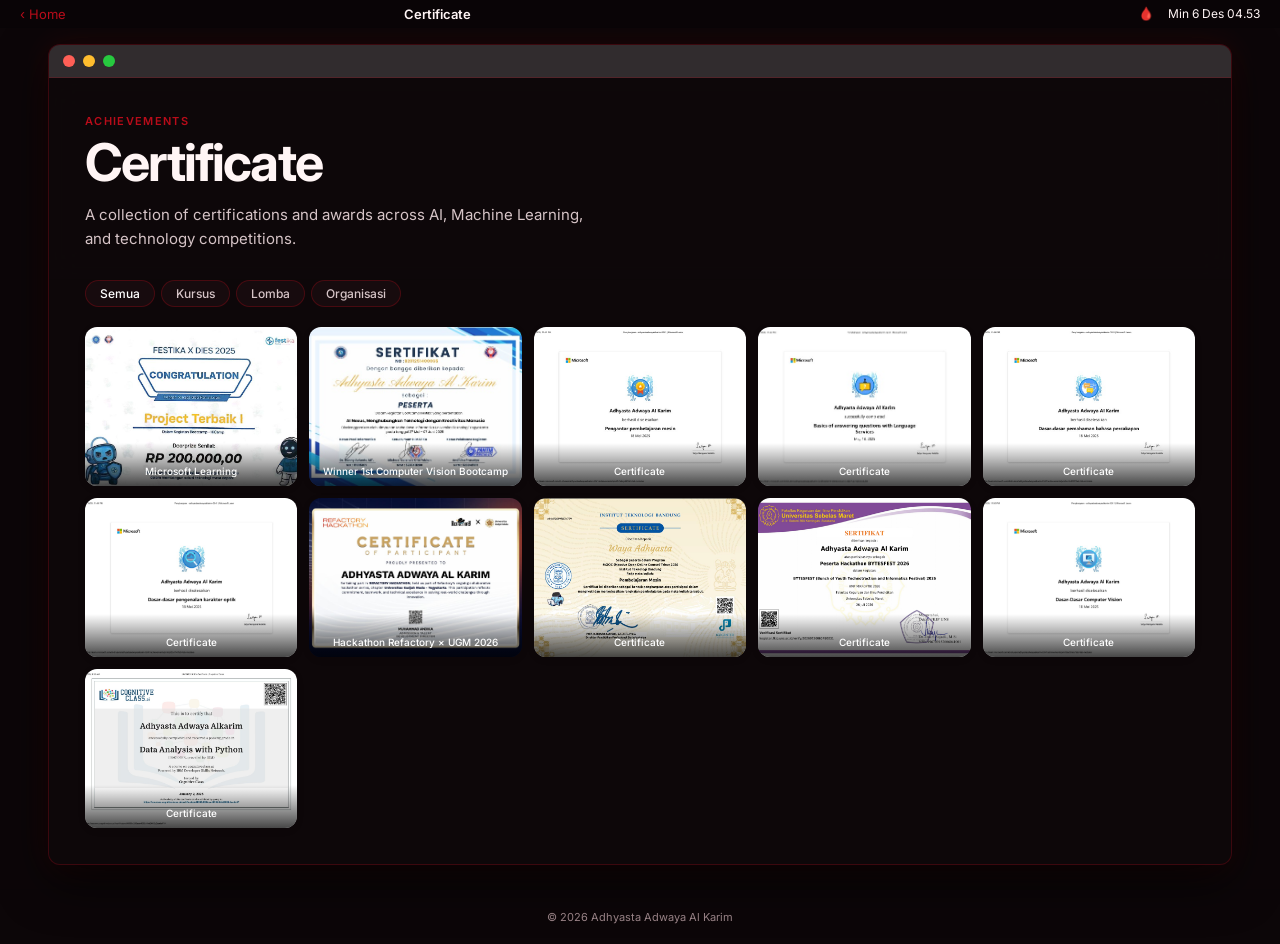
==== commit b0c80d37: "porto versi 2.1 macos" ====
--- a/certificate.html
+++ b/certificate.html
@@ -1,5 +1,5 @@
 <!DOCTYPE html>
-<html lang="en" data-theme="">
+<html lang="en" data-theme="dark" data-accent="blood-red">
 
 <head>
   <meta charset="UTF-8" />
@@ -13,20 +13,98 @@
   <link rel="stylesheet" href="style.css" />
 
   <style>
-    body { overflow: auto; background: #e8e8ed; }
-    [data-theme="dark"] body, body[data-theme="dark"] { background: #1c1c1e; }
-    .cert-filters { display:flex; gap:6px; flex-wrap:wrap; margin-bottom:20px; }
-    .photos-filter { font-family:var(--font); font-size:12px; font-weight:500; padding:5px 14px; border-radius:999px; border:0.5px solid rgba(0,0,0,0.12); background:rgba(255,255,255,0.6); color:var(--text-secondary); cursor:pointer; transition:all 220ms; }
-    .photos-filter:hover { background:rgba(255,255,255,0.85); color:var(--text-primary); }
-    .photos-filter.active { background:var(--accent); border-color:transparent; color:#fff; }
-    [data-theme="dark"] .photos-filter { background:rgba(50,50,56,0.7); border-color:rgba(255,255,255,0.1); }
-    .cert-grid-main { display:grid; grid-template-columns:repeat(auto-fill, minmax(200px,1fr)); gap:12px; }
-    .cert-sp-item { border-radius:12px; overflow:hidden; cursor:pointer; position:relative; aspect-ratio:4/3; background:rgba(0,0,0,0.04); transition:all 320ms cubic-bezier(0.32,0.72,0,1); box-shadow:0 2px 8px rgba(0,0,0,0.07); }
-    .cert-sp-item:hover { transform:scale(1.03); box-shadow:0 10px 30px rgba(0,0,0,0.12); }
-    .cert-sp-item img { width:100%; height:100%; object-fit:cover; }
-    .cert-sp-label { position:absolute; bottom:0; left:0; right:0; background:linear-gradient(transparent,rgba(0,0,0,0.72)); color:#fff; font-size:10px; font-weight:500; padding:22px 8px 8px; text-align:center; line-height:1.3; }
-    @media(max-width:480px){
-      .cert-grid-main { grid-template-columns:1fr 1fr; }
+    body {
+      overflow: auto;
+      background: #0c0608;
+    }
+
+    [data-theme="dark"] body,
+    body[data-theme="dark"] {
+      background: #0c0608;
+    }
+
+    .cert-filters {
+      display: flex;
+      gap: 6px;
+      flex-wrap: wrap;
+      margin-bottom: 20px;
+    }
+
+    .photos-filter {
+      font-family: var(--font);
+      font-size: 12px;
+      font-weight: 500;
+      padding: 5px 14px;
+      border-radius: 999px;
+      border: 0.5px solid rgba(184, 12, 26, 0.25);
+      background: rgba(20, 10, 14, 0.6);
+      color: var(--text-secondary);
+      cursor: pointer;
+      transition: all 220ms;
+    }
+
+    .photos-filter:hover {
+      background: rgba(35, 14, 20, 0.85);
+      color: var(--text-primary);
+    }
+
+    .photos-filter.active {
+      background: var(--accent);
+      border-color: transparent;
+      color: #fff;
+    }
+
+    [data-theme="dark"] .photos-filter {
+      background: rgba(26, 12, 16, 0.85);
+      border-color: rgba(184, 12, 26, 0.3);
+    }
+
+    .cert-grid-main {
+      display: grid;
+      grid-template-columns: repeat(auto-fill, minmax(200px, 1fr));
+      gap: 12px;
+    }
+
+    .cert-sp-item {
+      border-radius: 12px;
+      overflow: hidden;
+      cursor: pointer;
+      position: relative;
+      aspect-ratio: 4/3;
+      background: rgba(0, 0, 0, 0.04);
+      transition: all 320ms cubic-bezier(0.32, 0.72, 0, 1);
+      box-shadow: 0 2px 8px rgba(0, 0, 0, 0.07);
+    }
+
+    .cert-sp-item:hover {
+      transform: scale(1.03);
+      box-shadow: 0 10px 30px rgba(0, 0, 0, 0.12);
+    }
+
+    .cert-sp-item img {
+      width: 100%;
+      height: 100%;
+      object-fit: cover;
+    }
+
+    .cert-sp-label {
+      position: absolute;
+      bottom: 0;
+      left: 0;
+      right: 0;
+      background: linear-gradient(transparent, rgba(0, 0, 0, 0.72));
+      color: #fff;
+      font-size: 10px;
+      font-weight: 500;
+      padding: 22px 8px 8px;
+      text-align: center;
+      line-height: 1.3;
+    }
+
+    @media(max-width:480px) {
+      .cert-grid-main {
+        grid-template-columns: 1fr 1fr;
+      }
     }
   </style>
 </head>
@@ -45,7 +123,9 @@
   <div style="padding: calc(var(--menubar-h) + 16px) clamp(14px,4vw,48px) 0;">
     <div class="sp-window">
       <div class="sp-window-bar">
-        <a href="index.html" aria-label="Close — back to home"><div class="sp-wc red"></div></a>
+        <a href="index.html" aria-label="Close — back to home">
+          <div class="sp-wc red"></div>
+        </a>
         <div class="sp-wc yellow"></div>
         <div class="sp-wc green"></div>
       </div>
@@ -54,7 +134,8 @@
       <div class="page-hero" style="padding:36px 36px 28px;">
         <div class="page-hero-label">Achievements</div>
         <h1 class="page-hero-title">Certificate</h1>
-        <p class="page-hero-sub">A collection of certifications and awards across AI, Machine Learning, and technology competitions.</p>
+        <p class="page-hero-sub">A collection of certifications and awards across AI, Machine Learning, and technology
+          competitions.</p>
       </div>
 
       <!-- CERT CONTENT -->
@@ -70,57 +151,68 @@
         <!-- Grid -->
         <div class="cert-grid-main" id="certGridMain">
 
-          <div class="cert-sp-item reveal" data-lightbox="sertifikat/foto 10.jpg" data-label="Microsoft Learning" data-cat="kursus" id="cert10" role="button" tabindex="0">
+          <div class="cert-sp-item reveal" data-lightbox="sertifikat/foto 10.jpg" data-label="Microsoft Learning"
+            data-cat="kursus" id="cert10" role="button" tabindex="0">
             <img src="sertifikat/foto 10.jpg" alt="Microsoft Learning" loading="lazy" />
             <div class="cert-sp-label">Microsoft Learning</div>
           </div>
 
-          <div class="cert-sp-item reveal" data-lightbox="sertifikat/foto 11.jpg" data-label="Winner 1st Computer Vision Bootcamp" data-cat="lomba" id="cert11" role="button" tabindex="0">
+          <div class="cert-sp-item reveal" data-lightbox="sertifikat/foto 11.jpg"
+            data-label="Winner 1st Computer Vision Bootcamp" data-cat="lomba" id="cert11" role="button" tabindex="0">
             <img src="sertifikat/foto 11.jpg" alt="Winner 1st Computer Vision Bootcamp" loading="lazy" />
             <div class="cert-sp-label">Winner 1st Computer Vision Bootcamp</div>
           </div>
 
-          <div class="cert-sp-item reveal" data-lightbox="sertifikat/foto 12.jpg" data-label="Certificate" data-cat="kursus" id="cert12" role="button" tabindex="0">
+          <div class="cert-sp-item reveal" data-lightbox="sertifikat/foto 12.jpg" data-label="Certificate"
+            data-cat="kursus" id="cert12" role="button" tabindex="0">
             <img src="sertifikat/foto 12.jpg" alt="Certificate" loading="lazy" />
             <div class="cert-sp-label">Certificate</div>
           </div>
 
-          <div class="cert-sp-item reveal" data-lightbox="sertifikat/foto 13.jpg" data-label="Certificate" data-cat="kursus" id="cert13" role="button" tabindex="0">
+          <div class="cert-sp-item reveal" data-lightbox="sertifikat/foto 13.jpg" data-label="Certificate"
+            data-cat="kursus" id="cert13" role="button" tabindex="0">
             <img src="sertifikat/foto 13.jpg" alt="Certificate" loading="lazy" />
             <div class="cert-sp-label">Certificate</div>
           </div>
 
-          <div class="cert-sp-item reveal" data-lightbox="sertifikat/foto 14.jpg" data-label="Certificate" data-cat="kursus" id="cert14" role="button" tabindex="0">
+          <div class="cert-sp-item reveal" data-lightbox="sertifikat/foto 14.jpg" data-label="Certificate"
+            data-cat="kursus" id="cert14" role="button" tabindex="0">
             <img src="sertifikat/foto 14.jpg" alt="Certificate" loading="lazy" />
             <div class="cert-sp-label">Certificate</div>
           </div>
 
-          <div class="cert-sp-item reveal" data-lightbox="sertifikat/foto 15.jpg" data-label="Certificate" data-cat="kursus" id="cert15" role="button" tabindex="0">
+          <div class="cert-sp-item reveal" data-lightbox="sertifikat/foto 15.jpg" data-label="Certificate"
+            data-cat="kursus" id="cert15" role="button" tabindex="0">
             <img src="sertifikat/foto 15.jpg" alt="Certificate" loading="lazy" />
             <div class="cert-sp-label">Certificate</div>
           </div>
 
-          <div class="cert-sp-item reveal" data-lightbox="sertifikat/foto 17.jpg" data-label="Hackathon Refactory × UGM 2026" data-cat="lomba" id="cert16" role="button" tabindex="0">
+          <div class="cert-sp-item reveal" data-lightbox="sertifikat/foto 17.jpg"
+            data-label="Hackathon Refactory × UGM 2026" data-cat="lomba" id="cert16" role="button" tabindex="0">
             <img src="sertifikat/foto 17.jpg" alt="Hackathon Refactory × UGM 2026" loading="lazy" />
             <div class="cert-sp-label">Hackathon Refactory × UGM 2026</div>
           </div>
 
-          <div class="cert-sp-item reveal" data-lightbox="sertifikat/foto 18.png" data-label="Certificate" data-cat="kursus" id="cert18" role="button" tabindex="0">
+          <div class="cert-sp-item reveal" data-lightbox="sertifikat/foto 18.png" data-label="Certificate"
+            data-cat="kursus" id="cert18" role="button" tabindex="0">
             <img src="sertifikat/foto 18.png" alt="Certificate" loading="lazy" />
             <div class="cert-sp-label">Certificate</div>
           </div>
 
-          <div class="cert-sp-item reveal" data-lightbox="sertifikat/foto 19.png" data-label="Certificate" data-cat="kursus" id="cert19" role="button" tabindex="0">
+          <div class="cert-sp-item reveal" data-lightbox="sertifikat/foto 19.png" data-label="Certificate"
+            data-cat="kursus" id="cert19" role="button" tabindex="0">
             <img src="sertifikat/foto 19.png" alt="Certificate" loading="lazy" />
             <div class="cert-sp-label">Certificate</div>
           </div>
 
-          <div class="cert-sp-item reveal" data-lightbox="sertifikat/foto 20.jpg" data-label="Certificate" data-cat="kursus" id="cert20" role="button" tabindex="0">
+          <div class="cert-sp-item reveal" data-lightbox="sertifikat/foto 20.jpg" data-label="Certificate"
+            data-cat="kursus" id="cert20" role="button" tabindex="0">
             <img src="sertifikat/foto 20.jpg" alt="Certificate" loading="lazy" />
             <div class="cert-sp-label">Certificate</div>
           </div>
 
-          <div class="cert-sp-item reveal" data-lightbox="sertifikat/foto 21.png" data-label="Certificate" data-cat="organisasi" id="cert21" role="button" tabindex="0">
+          <div class="cert-sp-item reveal" data-lightbox="sertifikat/foto 21.png" data-label="Certificate"
+            data-cat="organisasi" id="cert21" role="button" tabindex="0">
             <img src="sertifikat/foto 21.png" alt="Certificate" loading="lazy" />
             <div class="cert-sp-label">Certificate</div>
           </div>
--- a/style.css
+++ b/style.css
@@ -1,61 +1,259 @@
 /* =============================================
    macOS / Apple Style Portfolio — style.css
+   Color Palette & Themes from: https://github.com/mhmdmhd6/Mac-OS-Desktop
    ============================================= */
 
-/* ── DESIGN TOKENS ── */
+/* ── COLOR PALETTE FROM mhmdmhd6/Mac-OS-Desktop ── */
 :root {
-  --bg-glass:        rgba(255, 255, 255, 0.78);
-  --bg-glass-dark:   rgba(24, 24, 28, 0.75);
-  --bg-glass-menu:   rgba(255, 255, 255, 0.84);
-  --border-glass:    rgba(255, 255, 255, 0.45);
-  --border-dark:     rgba(255, 255, 255, 0.15);
-  --text-primary:    #1d1d1f;
-  --text-secondary:  #515154;
-  --text-tertiary:   #86868b;
-  --accent:          #0a84ff;
-  --accent-dark:     #409cff;
-  --danger:          #ff453a;
-  --warning:         #ffd60a;
-  --success:         #30d158;
-  --btn-red:         #FF5F57;
-  --btn-yellow:      #FEBC2E;
-  --btn-green:       #28C840;
-  --radius-window:   14px;
-  --radius-card:     16px;
-  --radius-dock:     22px;
-  --shadow-window:   0 24px 70px 4px rgba(0,0,0,0.32), 0 0 0 0.5px rgba(0,0,0,0.18);
-  --shadow-dock:     0 8px 32px rgba(0,0,0,0.22), 0 0 0 0.5px rgba(255,255,255,0.15) inset;
-  --blur:            blur(24px) saturate(180%);
-  --blur-light:      blur(16px) saturate(160%);
-  --font:            -apple-system, BlinkMacSystemFont, "SF Pro Display", "SF Pro Text", "Inter", "Helvetica Neue", sans-serif;
-  --ease-apple:      cubic-bezier(0.32, 0.72, 0, 1);
-  --ease-standard:   cubic-bezier(0.4, 0, 0.2, 1);
-  --dur-fast:        220ms;
-  --dur-normal:      320ms;
-  --dur-slow:        450ms;
-  --menubar-h:       28px;
-  --dock-h:          80px;
-}
-
-/* ── DARK MODE ── */
+  /* Exact variables from https://github.com/mhmdmhd6/Mac-OS-Desktop */
+  --color-white:       #fff;
+  --color-white-100:   rgba(255, 255, 255, 0.1);
+  --color-white-200:   rgba(255, 255, 255, 0.2);
+  --color-white-400:   rgba(255, 255, 255, 0.4);
+  --color-white-800:   rgba(255, 255, 255, 0.8);
+  --color-white-900:   rgba(255, 255, 255, 0.9);
+  --color-black:       #1e1e1e;
+  --color-black-100:   rgba(0, 0, 0, 0.1);
+  --color-black-50:    rgba(211, 197, 197, 0.39);
+  --color-black-200:   rgba(0, 0, 0, 0.2);
+  --color-black-500:   rgba(0, 0, 0, 0.5);
+  --color-black-600:   rgba(0, 0, 0, 0.6);
+  --color-blue-800:    #007ff7;
+  --app-color-white:   rgb(252, 255, 251);
+  --color-red:         rgba(255, 2, 2, 0.788);
+  --color-green:       #11dd4e;
+
+  /* Component palette extensions from Mac-OS-Desktop */
+  --color-orange:      #fd9e2a;                  /* Calculator accent orange */
+  --color-purple:      #9c5ffd;                  /* Calendar widget purple */
+  --color-coral:       #f08080;                  /* Dock point indicator */
+  --color-dnd-red:     #b63333;                  /* Control center DND red */
+  --color-term-navy:   rgba(5, 5, 99, 0.63);      /* Terminal background */
+  --navbar-gradient:   linear-gradient(to right, #6e1438, #270598, #e54c2d); /* Mac-OS-Desktop header */
+
+  /* Portfolio mapped tokens (Merah Darah, Merah Tua & Hitam) */
+  --color-blood-red:     #b80c1a;
+  --color-blood-red-glow:rgba(184, 12, 26, 0.45);
+  --color-dark-red:      #5c0811;
+  --color-dark-red-deep: #3b050a;
+  --color-black-obsidian:#0a0708;
+  --color-black-glass:   rgba(14, 8, 10, 0.88);
+  --color-crimson:       #8a0914;
+
+  --bg-glass:          rgba(14, 8, 10, 0.88);
+  --bg-glass-dark:     rgba(10, 5, 7, 0.94);
+  --bg-glass-menu:     rgba(10, 5, 7, 0.94);
+  --border-glass:      rgba(184, 12, 26, 0.28);
+  --border-dark:       rgba(92, 8, 17, 0.42);
+  --text-primary:      #fff5f5;
+  --text-secondary:    #d6c4c7;
+  --text-tertiary:     #9e878b;
+  --accent:            #b80c1a;
+  --accent-hover:      #d61829;
+  --accent-glow:       rgba(184, 12, 26, 0.45);
+  --accent-dark:       #7a0812;
+  --danger:            #e61c24;
+  --warning:           #f77f00;
+  --success:           #2a9d8f;
+  --btn-red:           #ff5f56;
+  --btn-yellow:        #ffbd2e;
+  --btn-green:         #27c93f;
+  --radius-window:     14px;
+  --radius-card:       16px;
+  --radius-dock:       22px;
+  --shadow-window:     0 28px 80px 4px rgba(0,0,0,0.8), 0 0 35px rgba(138, 9, 20, 0.3), 0 0 0 1px rgba(184, 12, 26, 0.25);
+  --shadow-dock:       0 14px 40px rgba(0,0,0,0.85), 0 0 24px rgba(138, 9, 20, 0.35) inset, 0 0 0 0.5px rgba(184, 12, 26, 0.3);
+  --blur:              blur(24px) saturate(180%);
+  --blur-light:        blur(16px) saturate(160%);
+  --font:              -apple-system, BlinkMacSystemFont, "SF Pro Display", "SF Pro Text", "Inter", "Helvetica Neue", sans-serif;
+  --ease-apple:        cubic-bezier(0.32, 0.72, 0, 1);
+  --ease-standard:     cubic-bezier(0.4, 0, 0.2, 1);
+  --dur-fast:          220ms;
+  --dur-normal:        320ms;
+  --dur-slow:          450ms;
+  --menubar-h:         28px;
+  --dock-h:            80px;
+  --screen-brightness: 1;
+}
+
+/* ── ACCENT COLOR PALETTES (Merah Darah, Merah Tua & Hitam) ── */
+[data-accent="blood-red"],
+[data-accent="red"] {
+  --accent:       #b80c1a;
+  --accent-hover: #d61829;
+  --accent-glow:  rgba(184, 12, 26, 0.5);
+  --accent-dark:  #7a0812;
+}
+[data-accent="dark-red"],
+[data-accent="purple"] {
+  --accent:       #5c0811;
+  --accent-hover: #7d0c18;
+  --accent-glow:  rgba(92, 8, 17, 0.55);
+  --accent-dark:  #3b050a;
+}
+[data-accent="black"],
+[data-accent="green"] {
+  --accent:       #1a1719;
+  --accent-hover: #2e282c;
+  --accent-glow:  rgba(255, 255, 255, 0.22);
+  --accent-dark:  #0a0809;
+}
+[data-accent="scarlet"],
+[data-accent="orange"] {
+  --accent:       #d91b24;
+  --accent-hover: #f02d36;
+  --accent-glow:  rgba(217, 27, 36, 0.5);
+  --accent-dark:  #940e15;
+}
+[data-accent="ruby"],
+[data-accent="coral"] {
+  --accent:       #7a0d18;
+  --accent-hover: #9c1220;
+  --accent-glow:  rgba(122, 13, 24, 0.5);
+  --accent-dark:  #4a060d;
+}
+[data-accent="charcoal"],
+[data-accent="blue"] {
+  --accent:       #292326;
+  --accent-hover: #3d3439;
+  --accent-glow:  rgba(184, 12, 26, 0.35);
+  --accent-dark:  #141113;
+}
+
+/* ── THEMES ── */
+/* 1. Dark Mode (Default: Merah Darah, Merah Tua & Hitam Obsidian) */
 @media (prefers-color-scheme: dark) {
   :root {
-    --bg-glass:      rgba(32, 32, 36, 0.82);
-    --bg-glass-menu: rgba(24, 24, 26, 0.88);
-    --border-glass:  rgba(255, 255, 255, 0.14);
-    --text-primary:  #f5f5f7;
-    --text-secondary:#a1a1a6;
-    --text-tertiary: #6e6e73;
+    --bg-glass:      rgba(14, 8, 10, 0.88);
+    --bg-glass-menu: rgba(10, 5, 7, 0.94);
+    --border-glass:  rgba(184, 12, 26, 0.28);
+    --border-dark:   rgba(92, 8, 17, 0.42);
+    --text-primary:  #fff5f5;
+    --text-secondary:#d6c4c7;
+    --text-tertiary: #9e878b;
+    --app-color-white: #180c0f;
   }
 }
 
 [data-theme="dark"] {
-  --bg-glass:      rgba(32, 32, 36, 0.82);
-  --bg-glass-menu: rgba(24, 24, 26, 0.88);
-  --border-glass:  rgba(255, 255, 255, 0.14);
-  --text-primary:  #f5f5f7;
-  --text-secondary:#a1a1a6;
-  --text-tertiary: #6e6e73;
+  --bg-glass:      rgba(14, 8, 10, 0.88);
+  --bg-glass-menu: rgba(10, 5, 7, 0.94);
+  --border-glass:  rgba(184, 12, 26, 0.28);
+  --border-dark:   rgba(92, 8, 17, 0.42);
+  --text-primary:  #fff5f5;
+  --text-secondary:#d6c4c7;
+  --text-tertiary: #9e878b;
+  --app-color-white: #180c0f;
+  --shadow-window: 0 28px 80px 4px rgba(0,0,0,0.8), 0 0 35px rgba(138, 9, 20, 0.3), 0 0 0 1px rgba(184, 12, 26, 0.25);
+  --shadow-dock:   0 14px 40px rgba(0,0,0,0.85), 0 0 24px rgba(138, 9, 20, 0.35) inset, 0 0 0 0.5px rgba(184, 12, 26, 0.3);
+}
+
+/* 2. Merah Tua / Deep Crimson Theme */
+[data-theme="crimson-dark"] {
+  --bg-glass:      rgba(38, 7, 12, 0.90);
+  --bg-glass-menu: rgba(26, 4, 8, 0.95);
+  --border-glass:  rgba(214, 24, 41, 0.38);
+  --border-dark:   rgba(125, 12, 24, 0.5);
+  --text-primary:  #fff3f3;
+  --text-secondary:#e5c2c7;
+  --text-tertiary: #b0888f;
+  --app-color-white: #2b080e;
+  --shadow-window: 0 28px 80px 4px rgba(0,0,0,0.85), 0 0 45px rgba(184, 12, 26, 0.4), 0 0 0 1px rgba(214, 24, 41, 0.4);
+}
+
+/* 3. Hitam Obsidian / Pure Obsidian Theme */
+[data-theme="obsidian"] {
+  --bg-glass:      rgba(7, 7, 9, 0.94);
+  --bg-glass-menu: rgba(5, 5, 7, 0.98);
+  --border-glass:  rgba(184, 12, 26, 0.22);
+  --border-dark:   rgba(60, 6, 10, 0.5);
+  --text-primary:  #f8f8fa;
+  --text-secondary:#bab7bc;
+  --text-tertiary: #7d7a82;
+  --app-color-white: #0f0f12;
+  --shadow-window: 0 28px 80px 4px rgba(0,0,0,0.95), 0 0 25px rgba(184, 12, 26, 0.25), 0 0 0 1px rgba(255, 255, 255, 0.08);
+}
+
+/* 2. Light Mode */
+[data-theme="light"] {
+  --bg-glass:      rgba(255, 255, 255, 0.82);
+  --bg-glass-menu: rgba(255, 255, 255, 0.90);
+  --border-glass:  rgba(255, 255, 255, 0.5);
+  --border-dark:   rgba(0, 0, 0, 0.08);
+  --text-primary:  var(--color-black);
+  --text-secondary:#515154;
+  --text-tertiary: #86868b;
+  --app-color-white: rgb(252, 255, 251);
+}
+
+/* 3. Iridescence (Signature Theme from Mac-OS-Desktop) */
+[data-theme="iridescence"] {
+  --bg-glass:      rgba(255, 255, 255, 0.80);
+  --bg-glass-menu: linear-gradient(to right, #6e1438, #270598, #e54c2d);
+  --border-glass:  rgba(255, 255, 255, 0.4);
+  --text-primary:  #1d1d1f;
+  --text-secondary:#45454a;
+  --text-tertiary: #75757a;
+  --shadow-dock:   0 12px 38px rgba(39, 5, 152, 0.35), 0 0 0 0.5px rgba(255,255,255,0.2) inset;
+}
+[data-theme="iridescence"] .menubar,
+[data-theme="iridescence"] .sp-navbar {
+  background: linear-gradient(to right, #6e1438, #270598, #e54c2d) !important;
+  border-bottom: 1px solid rgba(255, 255, 255, 0.2) !important;
+  box-shadow: 0 3px 12px var(--color-black-200) !important;
+}
+[data-theme="iridescence"] .menubar-appname,
+[data-theme="iridescence"] .menubar-menu,
+[data-theme="iridescence"] .menubar-clock,
+[data-theme="iridescence"] .sp-nav-title,
+[data-theme="iridescence"] .sp-nav-back {
+  color: var(--color-white-900) !important;
+  text-shadow: 0 1px 4px rgba(0, 0, 0, 0.35);
+}
+[data-theme="iridescence"] .menubar svg,
+[data-theme="iridescence"] .menubar-icon svg {
+  fill: var(--color-white) !important;
+  stroke: var(--color-white) !important;
+}
+[data-theme="iridescence"] .menubar-menu:hover,
+[data-theme="iridescence"] .menubar-icon:hover,
+[data-theme="iridescence"] .menubar-apple:hover {
+  background: var(--color-white-200) !important;
+  border-radius: 5px;
+}
+
+/* 4. Terminal Cyber Theme (from Mac-OS-Desktop) */
+[data-theme="terminal"] {
+  --bg-glass:      rgba(5, 5, 45, 0.88);
+  --bg-glass-menu: rgba(4, 4, 30, 0.95);
+  --border-glass:  rgba(17, 221, 78, 0.28);
+  --text-primary:  #11dd4e;
+  --text-secondary:#6ce98f;
+  --text-tertiary: #4ba665;
+  --app-color-white: rgba(7, 7, 50, 0.95);
+  --shadow-window: 0 24px 70px rgba(0, 0, 0, 0.6), 0 0 16px rgba(17, 221, 78, 0.15);
+  --shadow-dock:   0 12px 32px rgba(0, 0, 0, 0.7), 0 0 20px rgba(17, 221, 78, 0.2) inset;
+}
+[data-theme="terminal"] .menubar,
+[data-theme="terminal"] .sp-navbar {
+  border-bottom: 1px solid rgba(17, 221, 78, 0.25) !important;
+}
+[data-theme="terminal"] .menubar-appname,
+[data-theme="terminal"] .menubar-menu,
+[data-theme="terminal"] .menubar-clock,
+[data-theme="terminal"] .sp-nav-title,
+[data-theme="terminal"] .sp-nav-back {
+  color: #11dd4e !important;
+  font-family: 'Roboto Mono', monospace, var(--font) !important;
+}
+[data-theme="terminal"] .menubar svg,
+[data-theme="terminal"] .menubar-icon svg {
+  fill: #11dd4e !important;
+  stroke: #11dd4e !important;
+}
+[data-theme="terminal"] .menubar-menu:hover,
+[data-theme="terminal"] .menubar-icon:hover {
+  background: rgba(17, 221, 78, 0.15) !important;
 }
 
 /* ── RESET & BASE ── */
@@ -77,6 +275,11 @@
   user-select: none;
   -webkit-font-smoothing: antialiased;
   -moz-osx-font-smoothing: grayscale;
+  cursor: url('cursor/Normal.cur'), auto;
+}
+
+a, button, .dock-item, .di-item, .menubar-apple, .menubar-menu, .menubar-icon, .wc-btn, .theme-btn, .finder-sidebar-item, .photos-filter, .project-card, .cert-item, .exp-item, .cc-theme-btn, .cc-palette-dot, .cc-wall-thumb, input[type="range"] {
+  cursor: url('cursor/Link.cur'), pointer;
 }
 
 /* ── DESKTOP ── */
@@ -92,7 +295,7 @@
 .desktop-wallpaper {
   position: absolute;
   inset: 0;
-  background-image: url('download%20(44).jpg');
+  background-image: url('yunani.jpg');
   background-position: center;
   background-size: cover;
   background-repeat: no-repeat;
@@ -416,7 +619,7 @@
   width: 72px;
   height: 72px;
   border-radius: 50%;
-  background: linear-gradient(135deg, #0a84ff, #30d158, #ffd60a);
+  background: linear-gradient(135deg, #b80c1a, #5c0811, #1a080c);
   padding: 2px;
   flex-shrink: 0;
 }
@@ -447,8 +650,8 @@
   font-size: 13px;
   font-weight: 500;
   color: var(--accent);
-  background: rgba(10,132,255,0.12);
-  border: 1px solid rgba(10,132,255,0.2);
+  background: rgba(184, 12, 26, 0.16);
+  border: 1px solid rgba(184, 12, 26, 0.35);
   padding: 4px 12px;
   border-radius: 999px;
   display: inline-block;
@@ -523,17 +726,17 @@
   background: var(--accent);
   color: #fff;
   border-color: transparent;
-  box-shadow: 0 2px 8px rgba(10,132,255,0.3);
+  box-shadow: 0 2px 8px var(--accent-glow);
 }
 
 .mac-btn.primary:hover {
-  background: #0070e0;
-  box-shadow: 0 4px 14px rgba(10,132,255,0.4);
+  background: var(--accent-hover);
+  box-shadow: 0 4px 14px var(--accent-glow);
 }
 
 [data-theme="dark"] .mac-btn {
-  background: rgba(60,60,66,0.8);
-  border-color: rgba(255,255,255,0.1);
+  background: rgba(26, 12, 16, 0.85);
+  border-color: rgba(184, 12, 26, 0.25);
   color: var(--text-primary);
 }
 
@@ -638,8 +841,8 @@
 
 .project-card:hover {
   transform: translateY(-4px) scale(1.015);
-  box-shadow: 0 12px 36px rgba(0,0,0,0.14);
-  border-color: rgba(10,132,255,0.2);
+  box-shadow: 0 12px 36px rgba(0,0,0,0.4), 0 0 15px rgba(184, 12, 26, 0.2);
+  border-color: rgba(184, 12, 26, 0.45);
 }
 
 .project-card-thumb {
@@ -677,9 +880,9 @@
   letter-spacing: 0.05em;
   padding: 2px 7px;
   border-radius: 999px;
-  background: rgba(10,132,255,0.1);
+  background: rgba(184, 12, 26, 0.14);
   color: var(--accent);
-  border: 0.5px solid rgba(10,132,255,0.2);
+  border: 0.5px solid rgba(184, 12, 26, 0.32);
 }
 
 .project-card-title {
@@ -1660,6 +1863,9 @@
 /* ══════════════════════════════════════════
    RESPONSIVE — TABLET (≤ 900px)
    ══════════════════════════════════════════ */
+/* ══════════════════════════════════════════
+   RESPONSIVE — TABLET (≤ 900px)
+   ══════════════════════════════════════════ */
 @media (max-width: 900px) {
   .menubar-menus { display: none !important; }
 
@@ -1688,6 +1894,7 @@
    RESPONSIVE — MOBILE (≤ 768px)
    ══════════════════════════════════════════ */
 @media (max-width: 768px) {
+  /* 1. Menubar */
   .menubar {
     height: 38px;
     padding: 0 8px;
@@ -1702,7 +1909,7 @@
   .menubar-menus { display: none !important; }
 
   .menubar-apple {
-    padding: 0 6px;
+    padding: 0 4px;
   }
 
   .menubar-appname {
@@ -1712,16 +1919,25 @@
     white-space: nowrap;
     overflow: hidden;
     text-overflow: ellipsis;
-  }
-
-  /* Hide desktop status icons on mobile to avoid overflow */
-  .menubar-right .menubar-icon {
+    max-width: 140px;
+  }
+
+  /* Keep Control Center, Theme Toggle, and Clock on mobile */
+  .menubar-right {
+    gap: 4px;
+    flex-shrink: 0;
+    display: flex;
+    align-items: center;
+  }
+
+  .menubar-right .menubar-icon:not(#menubarControlCenter) {
     display: none !important;
   }
 
-  .menubar-right {
-    gap: 6px;
-    flex-shrink: 0;
+  .menubar-icon#menubarControlCenter {
+    display: flex !important;
+    padding: 0 4px;
+    cursor: pointer;
   }
 
   .menubar-clock {
@@ -1731,7 +1947,7 @@
     white-space: nowrap;
   }
 
-  /* Desktop remains clean background */
+  /* Desktop layout */
   .desktop {
     position: fixed;
     inset: 0;
@@ -1745,18 +1961,23 @@
     pointer-events: none;
   }
 
-  /* Windows become clean mobile card sheets */
+  #three-canvas-wrap {
+    display: none !important;
+  }
+
+  /* 2. Windows on Mobile (Only active window displays as clean card sheet) */
   .window {
+    display: none !important;
     position: fixed !important;
-    top: 46px !important;
+    top: 44px !important;
     left: 8px !important;
     right: 8px !important;
-    bottom: 78px !important;
+    bottom: 66px !important;
     width: auto !important;
     height: auto !important;
     max-width: 580px !important;
     margin: 0 auto !important;
-    border-radius: 18px !important;
+    border-radius: 16px !important;
     z-index: 500 !important;
     box-shadow: 0 16px 50px rgba(0,0,0,0.5), 0 0 0 1px rgba(255,255,255,0.18) !important;
     pointer-events: auto;
@@ -1767,14 +1988,27 @@
   .window.open-mobile {
     display: flex !important;
     flex-direction: column !important;
-    animation: mobileSheetIn 0.32s cubic-bezier(0.32, 0.72, 0, 1) forwards;
+    animation: mobileSheetIn 0.3s cubic-bezier(0.32, 0.72, 0, 1) forwards;
+  }
+
+  .window.maximized {
+    top: 0 !important;
+    left: 0 !important;
+    right: 0 !important;
+    bottom: 0 !important;
+    width: 100vw !important;
+    height: 100vh !important;
+    max-width: 100vw !important;
+    border-radius: 0 !important;
+    z-index: 1005 !important;
   }
 
   /* Title bar on mobile */
   .window-titlebar {
     cursor: default;
-    height: 40px;
-    padding: 0 12px;
+    height: 38px;
+    padding: 0 10px;
+    flex-shrink: 0;
   }
 
   .window-controls {
@@ -1784,43 +2018,76 @@
   .wc-btn {
     width: 14px;
     height: 14px;
+    min-width: 14px;
   }
 
   .window-body {
-    flex: 1;
+    flex: 1 1 auto;
+    min-height: 0;
     overflow-y: auto;
     -webkit-overflow-scrolling: touch;
-  }
-
-  /* Hero window mobile adjustments */
+    overscroll-behavior: contain;
+  }
+
+  /* 3. Hero window mobile styling */
   .hero-content {
-    padding: 20px 18px 24px;
-    gap: 12px;
+    padding: 16px 14px 22px;
+    gap: 10px;
+  }
+
+  .hero-avatar-wrap {
+    width: 56px;
+    height: 56px;
+  }
+
+  .hero-avatar-inner {
+    font-size: 22px;
   }
 
   .hero-name {
-    font-size: 22px;
+    font-size: 20px;
     line-height: 1.2;
   }
 
+  .hero-title-tag {
+    font-size: 11px;
+    padding: 3px 8px;
+  }
+
   .hero-bio {
-    font-size: 13px;
-    line-height: 1.6;
+    font-size: 12.5px;
+    line-height: 1.55;
+  }
+
+  .hero-tech {
+    gap: 4px;
+  }
+
+  .hero-tech span {
+    font-size: 10.5px;
+    padding: 3px 8px;
   }
 
   .hero-actions {
-    flex-wrap: wrap;
+    display: grid;
+    grid-template-columns: 1fr 1fr;
     gap: 8px;
+    width: 100%;
   }
 
   .hero-actions .mac-btn {
-    padding: 7px 12px;
+    width: 100%;
+    justify-content: center;
+    padding: 8px 10px;
     font-size: 12px;
   }
 
-  /* Finder / Portfolio mobile */
+  /* 4. Finder / Portfolio mobile */
   .finder-window {
+    display: flex;
     flex-direction: column;
+    height: 100%;
+    min-height: 0;
   }
 
   .finder-sidebar {
@@ -1828,70 +2095,127 @@
     width: 100% !important;
     flex-direction: row !important;
     overflow-x: auto;
-    padding: 8px 10px;
-    gap: 6px;
+    padding: 6px 8px;
+    gap: 5px;
     border-right: none;
     border-bottom: 0.5px solid rgba(0,0,0,0.1);
     background: rgba(0,0,0,0.03);
     -webkit-overflow-scrolling: touch;
     scrollbar-width: none;
-    -ms-overflow-style: none;
+    flex-shrink: 0;
   }
 
   .finder-sidebar::-webkit-scrollbar {
     display: none;
-    width: 0;
-    height: 0;
-  }
-
-  .finder-sidebar-label { display: none; }
+  }
+
+  .finder-sidebar-label { display: none !important; }
 
   .finder-sidebar-item {
-    padding: 5px 10px;
+    padding: 4px 10px;
     white-space: nowrap;
     border-radius: 8px;
-    font-size: 12px;
+    font-size: 11.5px;
     flex-shrink: 0;
+  }
+
+  .finder-main {
+    flex: 1 1 auto;
+    min-height: 0;
+    overflow-y: auto;
+    -webkit-overflow-scrolling: touch;
+    padding: 10px;
   }
 
   .project-grid {
     grid-template-columns: 1fr;
     gap: 12px;
-    padding: 12px;
-  }
-
-  /* Notes / Experience mobile */
+  }
+
+  .project-card {
+    border-radius: 12px;
+  }
+
+  .project-card-body {
+    padding: 10px 12px 12px;
+  }
+
+  .project-card-title {
+    font-size: 14px;
+  }
+
+  .project-card-desc {
+    font-size: 12px;
+  }
+
+  /* 5. Notes / Experience mobile */
   .notes-window {
+    display: flex;
     flex-direction: column;
+    height: 100%;
+    min-height: 0;
   }
 
   .notes-list {
     width: 100% !important;
-    max-height: 150px;
+    max-height: 120px;
+    flex-shrink: 0;
     border-right: none;
     border-bottom: 0.5px solid rgba(0,0,0,0.1);
     overflow-y: auto;
+    -webkit-overflow-scrolling: touch;
   }
 
   .notes-detail {
-    padding: 16px;
-  }
-
-  /* Certificates mobile */
+    flex: 1 1 auto;
+    min-height: 0;
+    overflow-y: auto;
+    -webkit-overflow-scrolling: touch;
+    padding: 14px;
+  }
+
+  /* 6. Certificates mobile */
+  .photos-window {
+    height: 100%;
+    min-height: 0;
+    overflow-y: auto;
+    -webkit-overflow-scrolling: touch;
+    padding: 10px;
+  }
+
+  .photos-toolbar {
+    display: flex;
+    flex-wrap: nowrap;
+    overflow-x: auto;
+    gap: 4px;
+    margin-bottom: 10px;
+    scrollbar-width: none;
+    padding-bottom: 2px;
+  }
+
+  .photos-toolbar::-webkit-scrollbar {
+    display: none;
+  }
+
+  .photos-filter {
+    flex-shrink: 0;
+    padding: 4px 10px;
+    font-size: 11px;
+  }
+
   .cert-grid {
-    grid-template-columns: 1fr 1fr;
-    gap: 10px;
-    padding: 12px;
-  }
-
-  /* ── DYNAMIC ISLAND DOCK ON MOBILE (FLUID & NEVER OVERFLOWS) ── */
+    grid-template-columns: repeat(2, 1fr);
+    gap: 8px;
+  }
+
+  /* 7. DYNAMIC ISLAND DOCK ON MOBILE */
   .dock-wrap,
   .di-dock-wrap {
     position: fixed;
     bottom: 0;
     left: 0;
     right: 0;
-    padding-bottom: max(8px, env(safe-area-inset-bottom, 8px));
+    padding-bottom: max(6px, env(safe-area-inset-bottom, 6px));
     z-index: 1001;
     pointer-events: none;
     display: flex;
@@ -1905,20 +2229,28 @@
   .dock,
   .di-dock {
     pointer-events: auto;
-    padding: 5px 6px;
-    gap: clamp(2px, 1vw, 4px);
-    max-width: 100%;
+    padding: 4px 6px;
+    gap: 2px;
+    max-width: calc(100vw - 8px);
     box-sizing: border-box;
+    border-radius: 20px;
     box-shadow: 
-      0 16px 40px -8px rgba(0, 0, 0, 0.8),
+      0 12px 36px rgba(0, 0, 0, 0.75),
       0 0 0 0.5px rgba(255, 255, 255, 0.18) inset,
-      0 0 24px rgba(235, 77, 140, 0.25);
+      0 0 20px rgba(235, 77, 140, 0.25);
     display: inline-flex;
     align-items: center;
     justify-content: center;
-  }
-
-  /* Hide status pill on mobile so all 8 icons fit seamlessly without clipping */
+    overflow-x: auto;
+    -webkit-overflow-scrolling: touch;
+    scrollbar-width: none;
+  }
+
+  .dock::-webkit-scrollbar,
+  .di-dock::-webkit-scrollbar {
+    display: none;
+  }
+
   .di-island-status {
     display: none !important;
   }
@@ -1932,8 +2264,8 @@
     display: flex;
     align-items: center;
     justify-content: center;
-    gap: clamp(2px, 1vw, 4px);
-    max-width: 100%;
+    gap: 2px;
+    flex-shrink: 0;
   }
 
   .dock-item,
@@ -1942,30 +2274,36 @@
     flex-shrink: 0;
   }
 
-  /* Fluid icons: automatically scales between 28px and 38px based on viewport width */
   .dock-item-icon,
   .di-icon {
-    width: clamp(28px, 9.2vw, 38px);
-    height: clamp(28px, 9.2vw, 38px);
-    border-radius: clamp(8px, 2.5vw, 11px);
+    width: clamp(28px, 8.5vw, 36px);
+    height: clamp(28px, 8.5vw, 36px);
+    border-radius: 9px;
   }
 
   .dock-item-icon i,
   .di-icon i {
-    font-size: clamp(14px, 4.5vw, 18px);
+    font-size: clamp(14px, 4vw, 17px);
   }
 
   .dock-item-icon svg,
   .di-icon svg {
-    width: clamp(14px, 4.5vw, 18px);
-    height: clamp(14px, 4.5vw, 18px);
+    width: clamp(14px, 4vw, 17px);
+    height: clamp(14px, 4vw, 17px);
   }
 
   .dock-sep,
   .di-sep {
     height: 18px;
-    margin: 0 1px;
+    margin: 0 2px;
     flex-shrink: 0;
+  }
+
+  .dock-item-dot,
+  .di-dot {
+    width: 3px;
+    height: 3px;
+    margin-top: 2px;
   }
 
   .di-popup {
@@ -1973,38 +2311,115 @@
     font-size: 10px;
     padding: 4px 10px 4px 8px;
   }
+
+  /* 8. Control Center Panel Mobile Adaptations */
+  .control-center-panel {
+    top: calc(var(--menubar-h) + 4px);
+    left: 8px;
+    right: 8px;
+    width: auto;
+    max-width: 360px;
+    margin: 0 auto;
+    max-height: calc(100vh - 120px);
+    overflow-y: auto;
+    -webkit-overflow-scrolling: touch;
+    padding: 12px;
+    gap: 10px;
+  }
+
+  .cc-theme-grid {
+    grid-template-columns: repeat(4, 1fr);
+    gap: 4px;
+  }
+
+  .cc-theme-btn {
+    padding: 6px 2px;
+    font-size: 9px;
+  }
+
+  .cc-palette-dot {
+    width: 24px;
+    height: 24px;
+  }
+
+  .cc-wall-thumb {
+    height: 34px;
+  }
+
+  /* 9. Project Modal & Lightbox on Mobile */
+  .project-modal {
+    padding: 16px 8px;
+  }
+
+  .project-modal-content {
+    max-height: 88vh;
+    border-radius: 14px;
+  }
+
+  .project-modal-header {
+    padding: 14px 16px 12px;
+  }
+
+  .project-modal-body {
+    padding: 14px 16px 16px;
+  }
+
+  /* 10. Subpage mobile adjustments */
+  .sp-container {
+    padding: 10px 12px 30px !important;
+  }
+
+  .sp-window {
+    margin-bottom: 16px;
+    border-radius: 12px;
+  }
+
+  .portfolio-item,
+  .exp-item {
+    grid-template-columns: 1fr !important;
+    gap: 12px !important;
+    padding: 18px 0 !important;
+  }
+
+  .portfolio-item-img,
+  .exp-item-img-wrap {
+    max-height: 200px;
+  }
 }
 
 /* ══════════════════════════════════════════
-   RESPONSIVE — SMALL PHONE (≤ 420px)
+   RESPONSIVE — SMALL PHONE (≤ 380px)
    ══════════════════════════════════════════ */
-@media (max-width: 420px) {
+@media (max-width: 380px) {
+  .menubar-appname {
+    max-width: 105px;
+    font-size: 11px;
+  }
+
   .dock,
   .di-dock {
-    padding: 4px 5px;
-    gap: 2px;
+    padding: 3px 4px;
+    gap: 1px;
   }
 
   .di-icon-group {
-    gap: 2px;
+    gap: 1px;
   }
 
   .dock-item-icon,
   .di-icon {
-    width: clamp(28px, 9vw, 34px);
-    height: clamp(28px, 9vw, 34px);
-    border-radius: 9px;
+    width: clamp(26px, 8vw, 30px);
+    height: clamp(26px, 8vw, 30px);
+    border-radius: 7px;
   }
 
   .dock-item-icon i,
-  .di-icon i {
-    font-size: 15px;
-  }
-
+  .di-icon i,
   .dock-item-icon svg,
   .di-icon svg {
-    width: 15px;
-    height: 15px;
+    font-size: 13px;
+    width: 13px;
+    height: 13px;
   }
 }
 
@@ -2206,8 +2621,8 @@
   letter-spacing: 0.05em;
   padding: 3px 9px;
   border-radius: 999px;
-  background: rgba(10,132,255,0.08);
-  border: 0.5px solid rgba(10,132,255,0.2);
+  background: rgba(184, 12, 26, 0.14);
+  border: 0.5px solid rgba(184, 12, 26, 0.32);
   color: var(--accent);
 }
 
@@ -2373,7 +2788,7 @@
   transition: background var(--dur-fast);
 }
 
-.sp-nav-back:hover { background: rgba(10,132,255,0.06); }
+.sp-nav-back:hover { background: rgba(184, 12, 26, 0.12); }
 
 .sp-nav-title {
   font-size: 13px;
@@ -2418,4 +2833,311 @@
 
 [data-theme="dark"] .theme-btn:hover {
   background: rgba(255,255,255,0.08);
-}+}
+
+/* ══════════════════════════════════════════════════════════════
+   CONTROL CENTER & THEME PALETTE PANEL (from Mac-OS-Desktop)
+   ══════════════════════════════════════════════════════════════ */
+.control-center-panel {
+  position: fixed;
+  top: calc(var(--menubar-h) + 8px);
+  right: 12px;
+  width: 330px;
+  max-width: calc(100vw - 24px);
+  background: rgba(235, 235, 240, 0.82);
+  backdrop-filter: blur(36px) saturate(200%);
+  -webkit-backdrop-filter: blur(36px) saturate(200%);
+  border: 1px solid rgba(255, 255, 255, 0.45);
+  border-radius: 18px;
+  box-shadow: 0 20px 50px rgba(0, 0, 0, 0.28), 0 0 0 0.5px rgba(0, 0, 0, 0.08);
+  padding: 14px;
+  z-index: 9999;
+  display: flex;
+  flex-direction: column;
+  gap: 12px;
+  opacity: 0;
+  transform: translateY(-8px) scale(0.96);
+  pointer-events: none;
+  transition: opacity 220ms cubic-bezier(0.32, 0.72, 0, 1), transform 220ms cubic-bezier(0.32, 0.72, 0, 1);
+  user-select: none;
+}
+
+[data-theme="dark"] .control-center-panel {
+  background: rgba(16, 8, 11, 0.92);
+  border-color: rgba(184, 12, 26, 0.35);
+  box-shadow: 0 24px 60px rgba(0, 0, 0, 0.8), 0 0 30px rgba(138, 9, 20, 0.28), 0 0 0 0.5px rgba(184, 12, 26, 0.2);
+}
+
+[data-theme="crimson-dark"] .control-center-panel {
+  background: rgba(35, 6, 12, 0.94);
+  border-color: rgba(214, 24, 41, 0.45);
+  box-shadow: 0 24px 60px rgba(0, 0, 0, 0.85), 0 0 40px rgba(184, 12, 26, 0.4);
+}
+
+[data-theme="obsidian"] .control-center-panel {
+  background: rgba(7, 7, 9, 0.96);
+  border-color: rgba(184, 12, 26, 0.25);
+  box-shadow: 0 24px 60px rgba(0, 0, 0, 0.95), 0 0 20px rgba(184, 12, 26, 0.2);
+}
+
+[data-theme="terminal"] .control-center-panel {
+  background: rgba(5, 5, 45, 0.94);
+  border-color: rgba(17, 221, 78, 0.35);
+  box-shadow: 0 24px 60px rgba(0, 0, 0, 0.7), 0 0 24px rgba(17, 221, 78, 0.2);
+}
+
+.control-center-panel.active {
+  opacity: 1;
+  transform: translateY(0) scale(1);
+  pointer-events: all;
+}
+
+/* Header */
+.cc-header {
+  display: flex;
+  align-items: center;
+  justify-content: space-between;
+  padding-bottom: 6px;
+  border-bottom: 0.5px solid rgba(0, 0, 0, 0.08);
+}
+[data-theme="dark"] .cc-header { border-bottom-color: rgba(255, 255, 255, 0.1); }
+[data-theme="terminal"] .cc-header { border-bottom-color: rgba(17, 221, 78, 0.25); }
+
+.cc-title {
+  font-size: 13px;
+  font-weight: 700;
+  color: var(--text-primary);
+  display: flex;
+  align-items: center;
+  gap: 6px;
+}
+.cc-subtitle {
+  font-size: 11px;
+  font-weight: 500;
+  color: var(--text-tertiary);
+}
+
+/* Card Tiles */
+.cc-card {
+  background: rgba(255, 255, 255, 0.6);
+  border: 1px solid rgba(255, 255, 255, 0.4);
+  border-radius: 12px;
+  padding: 10px 12px;
+  box-shadow: 0 2px 8px rgba(0, 0, 0, 0.04);
+}
+[data-theme="dark"] .cc-card {
+  background: rgba(26, 12, 16, 0.72);
+  border-color: rgba(184, 12, 26, 0.28);
+}
+[data-theme="crimson-dark"] .cc-card {
+  background: rgba(48, 8, 16, 0.75);
+  border-color: rgba(214, 24, 41, 0.38);
+}
+[data-theme="obsidian"] .cc-card {
+  background: rgba(14, 14, 18, 0.75);
+  border-color: rgba(255, 255, 255, 0.08);
+}
+
+.cc-label {
+  font-size: 11px;
+  font-weight: 600;
+  text-transform: uppercase;
+  letter-spacing: 0.04em;
+  color: var(--text-tertiary);
+  margin-bottom: 8px;
+  display: flex;
+  justify-content: space-between;
+  align-items: center;
+}
+
+/* Theme modes pills */
+.cc-theme-grid {
+  display: grid;
+  grid-template-columns: repeat(4, 1fr);
+  gap: 6px;
+}
+.cc-theme-btn {
+  display: flex;
+  flex-direction: column;
+  align-items: center;
+  gap: 4px;
+  padding: 8px 4px;
+  border-radius: 8px;
+  border: 1px solid rgba(0, 0, 0, 0.08);
+  background: rgba(255, 255, 255, 0.4);
+  color: var(--text-primary);
+  font-size: 10px;
+  font-weight: 600;
+  cursor: pointer;
+  transition: all 180ms ease;
+}
+[data-theme="dark"] .cc-theme-btn {
+  background: rgba(255, 255, 255, 0.06);
+  border-color: rgba(255, 255, 255, 0.08);
+}
+.cc-theme-btn:hover {
+  background: rgba(255, 255, 255, 0.8);
+  transform: translateY(-1px);
+}
+.cc-theme-btn.active {
+  background: var(--accent);
+  color: #fff;
+  border-color: transparent;
+  box-shadow: 0 4px 12px var(--accent-glow);
+}
+.cc-theme-btn .icon {
+  font-size: 16px;
+}
+
+/* Accent Palette Swatches */
+.cc-palette-grid {
+  display: flex;
+  align-items: center;
+  justify-content: space-between;
+  padding: 4px 2px;
+}
+.cc-palette-dot {
+  width: 28px;
+  height: 28px;
+  border-radius: 50%;
+  border: 2px solid #fff;
+  cursor: pointer;
+  position: relative;
+  transition: transform 180ms cubic-bezier(0.34, 1.56, 0.64, 1), box-shadow 180ms ease;
+  box-shadow: 0 2px 6px rgba(0, 0, 0, 0.2);
+}
+.cc-palette-dot:hover {
+  transform: scale(1.18);
+}
+.cc-palette-dot.active {
+  transform: scale(1.15);
+  box-shadow: 0 0 0 2.5px var(--text-primary), 0 4px 10px rgba(0, 0, 0, 0.25);
+}
+.cc-palette-dot.active::after {
+  content: '✓';
+  position: absolute;
+  inset: 0;
+  display: flex;
+  align-items: center;
+  justify-content: center;
+  color: #fff;
+  font-size: 13px;
+  font-weight: 800;
+  text-shadow: 0 1px 2px rgba(0,0,0,0.4);
+}
+
+/* Slider (Mac-OS-Desktop styled) */
+.cc-slider-wrap {
+  display: flex;
+  align-items: center;
+  gap: 10px;
+}
+.cc-slider-icon {
+  font-size: 14px;
+  color: var(--text-tertiary);
+  flex-shrink: 0;
+}
+.cc-range {
+  -webkit-appearance: none;
+  width: 100%;
+  height: 20px;
+  border-radius: 99px;
+  background: rgba(0, 0, 0, 0.08);
+  outline: none;
+  position: relative;
+  overflow: hidden;
+  cursor: pointer;
+}
+[data-theme="dark"] .cc-range {
+  background: rgba(255, 255, 255, 0.12);
+}
+.cc-range::-webkit-slider-thumb {
+  -webkit-appearance: none;
+  width: 20px;
+  height: 20px;
+  border-radius: 50%;
+  background: #ffffff;
+  box-shadow: -200px 0 0 190px var(--accent);
+  cursor: pointer;
+  border: 1px solid rgba(0, 0, 0, 0.15);
+  transition: box-shadow 150ms ease;
+}
+
+/* Wallpaper selector thumbnails */
+.cc-wallpapers {
+  display: grid;
+  grid-template-columns: repeat(5, 1fr);
+  gap: 6px;
+}
+.cc-wall-thumb {
+  height: 40px;
+  border-radius: 6px;
+  overflow: hidden;
+  border: 2px solid transparent;
+  cursor: pointer;
+  background-size: cover;
+  background-position: center;
+  transition: all 180ms ease;
+}
+.cc-wall-thumb:hover {
+  transform: scale(1.05);
+}
+.cc-wall-thumb.active {
+  border-color: var(--accent);
+  box-shadow: 0 0 8px var(--accent-glow);
+}
+
+/* Dimmer overlay */
+.desktop-brightness-overlay {
+  position: fixed;
+  inset: 0;
+  background: #000;
+  opacity: calc(1 - var(--screen-brightness, 1));
+  pointer-events: none;
+  z-index: 9980;
+  transition: opacity 120ms ease;
+}
+
+/* Subpage background themes (Merah Darah, Merah Tua & Hitam) */
+[data-theme="dark"] body.subpage,
+body.subpage[data-theme="dark"] {
+  background: #0c0608 !important;
+}
+[data-theme="crimson-dark"] body.subpage {
+  background: #1c050a !important;
+}
+[data-theme="obsidian"] body.subpage {
+  background: #050507 !important;
+}
+
+[data-theme="dark"] .sp-window {
+  background: rgba(14, 8, 10, 0.9) !important;
+  border-color: rgba(184, 12, 26, 0.28) !important;
+  box-shadow: 0 16px 48px rgba(0, 0, 0, 0.7), 0 0 30px rgba(138, 9, 20, 0.2) !important;
+}
+[data-theme="crimson-dark"] .sp-window {
+  background: rgba(38, 7, 12, 0.92) !important;
+  border-color: rgba(214, 24, 41, 0.38) !important;
+  box-shadow: 0 16px 48px rgba(0, 0, 0, 0.75), 0 0 35px rgba(184, 12, 26, 0.3) !important;
+}
+[data-theme="obsidian"] .sp-window {
+  background: rgba(7, 7, 9, 0.95) !important;
+  border-color: rgba(184, 12, 26, 0.2) !important;
+  box-shadow: 0 16px 48px rgba(0, 0, 0, 0.9), 0 0 20px rgba(184, 12, 26, 0.15) !important;
+}
+
+[data-theme="dark"] .sp-window-bar,
+[data-theme="crimson-dark"] .sp-window-bar,
+[data-theme="obsidian"] .sp-window-bar {
+  border-bottom-color: rgba(184, 12, 26, 0.25) !important;
+}
+
+[data-theme="dark"] .portfolio-item,
+[data-theme="dark"] .exp-item,
+[data-theme="crimson-dark"] .portfolio-item,
+[data-theme="crimson-dark"] .exp-item {
+  border-bottom-color: rgba(184, 12, 26, 0.18) !important;
+}
+
+[data-theme="iridescence"] body.subpage { background: #f0edf8; }
+[data-theme="terminal"] body.subpage { background: #03031d; }
